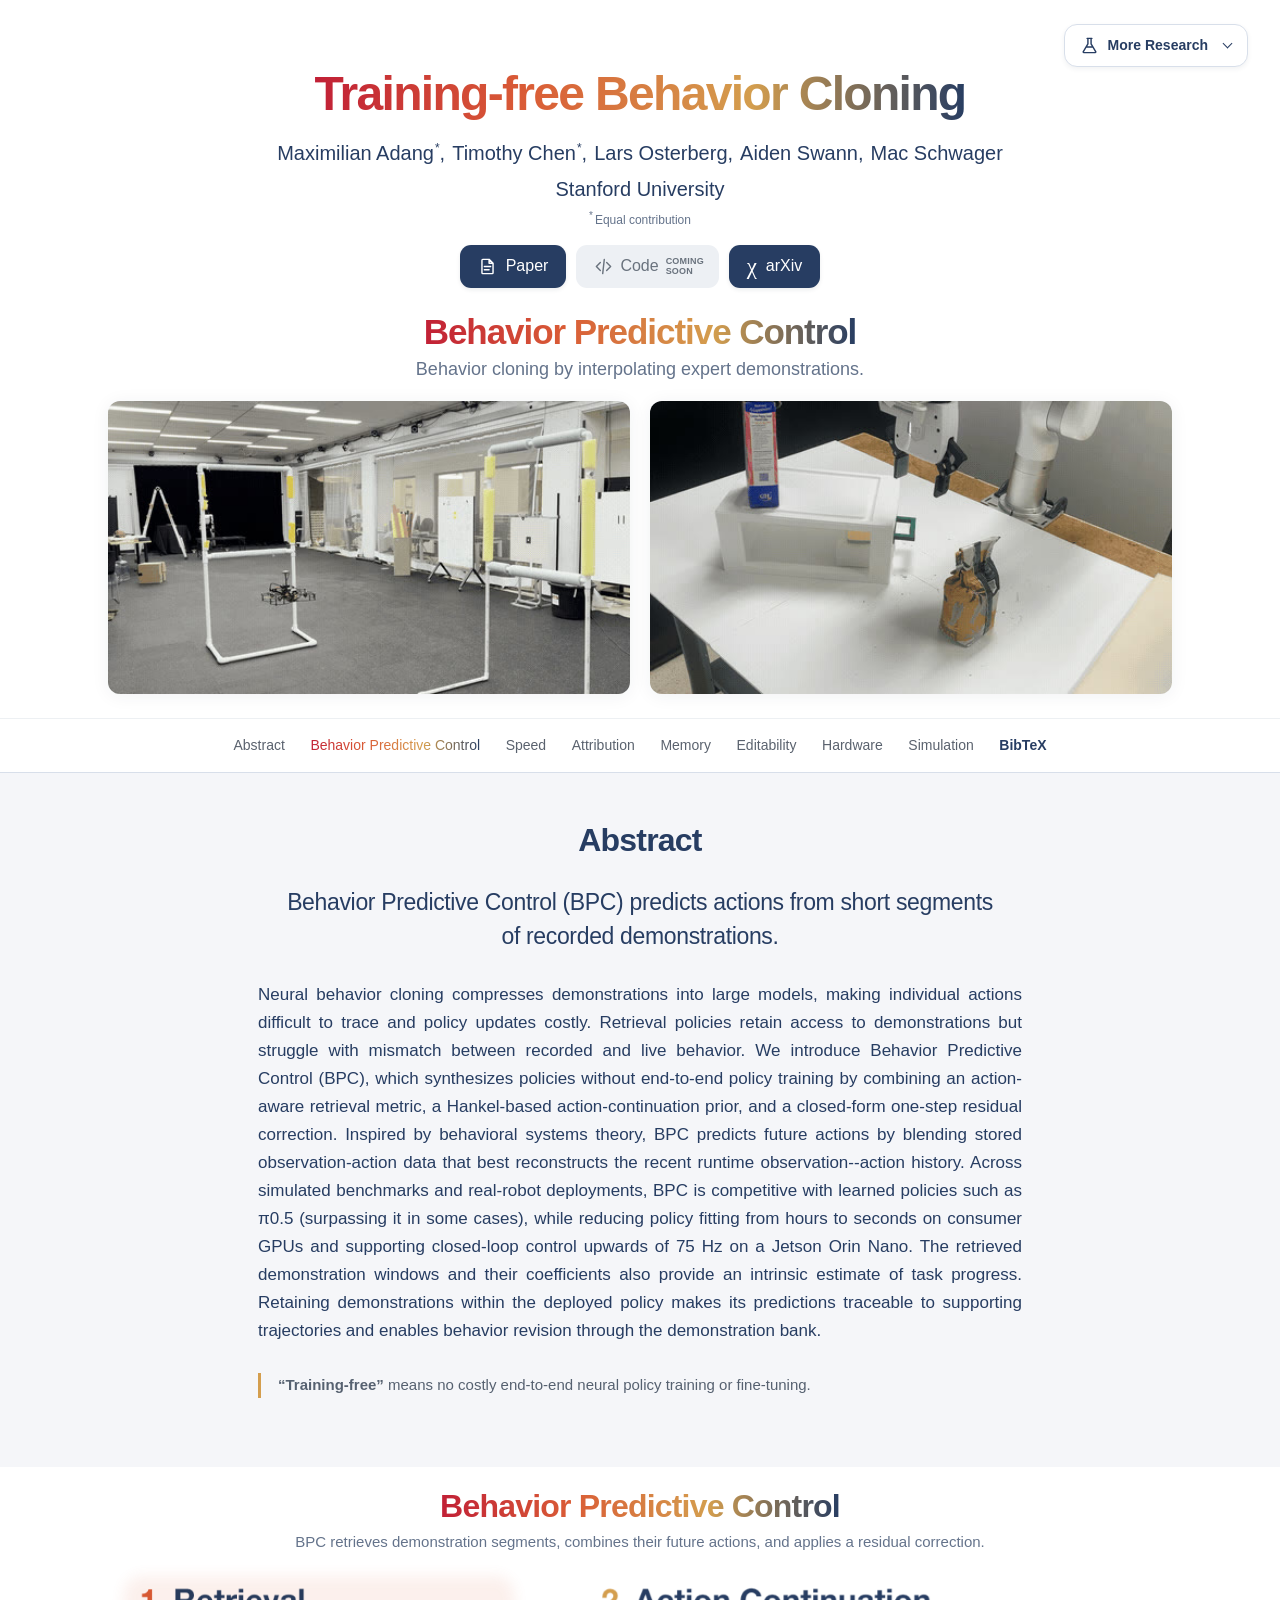
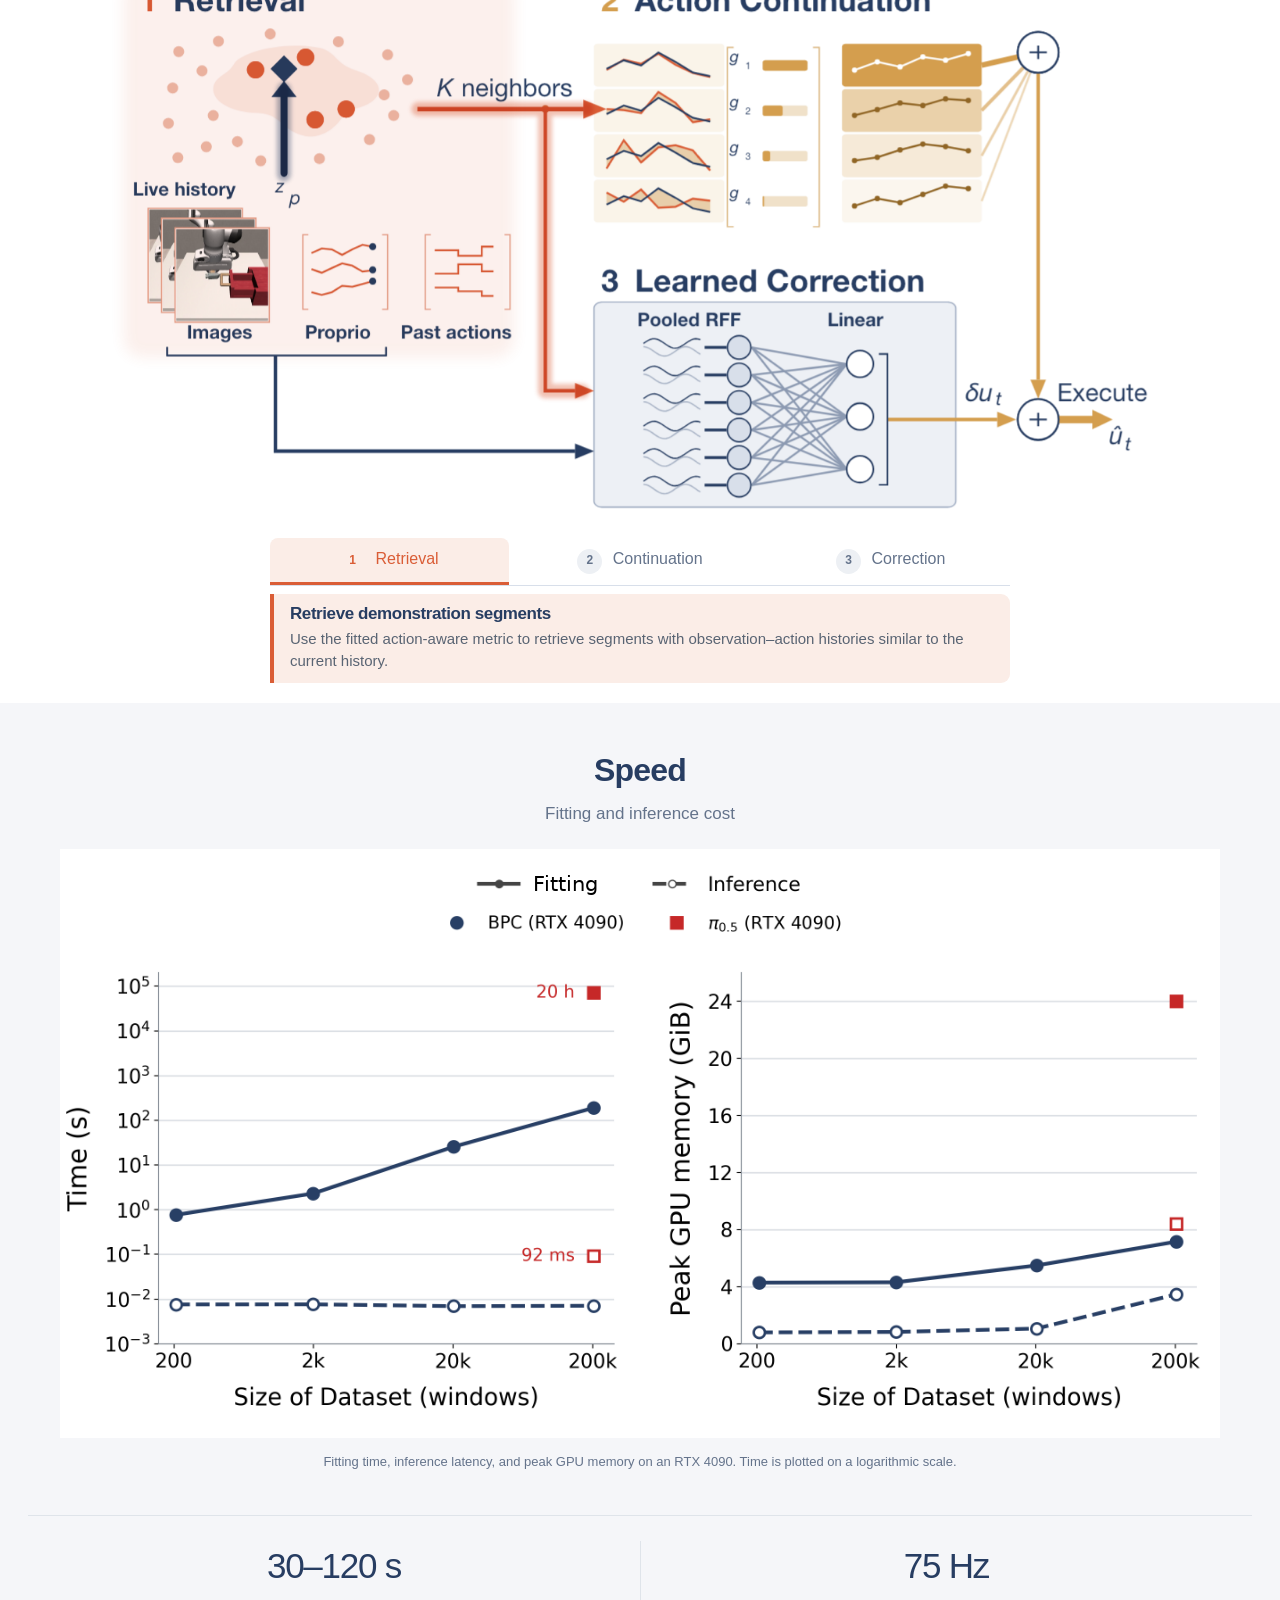
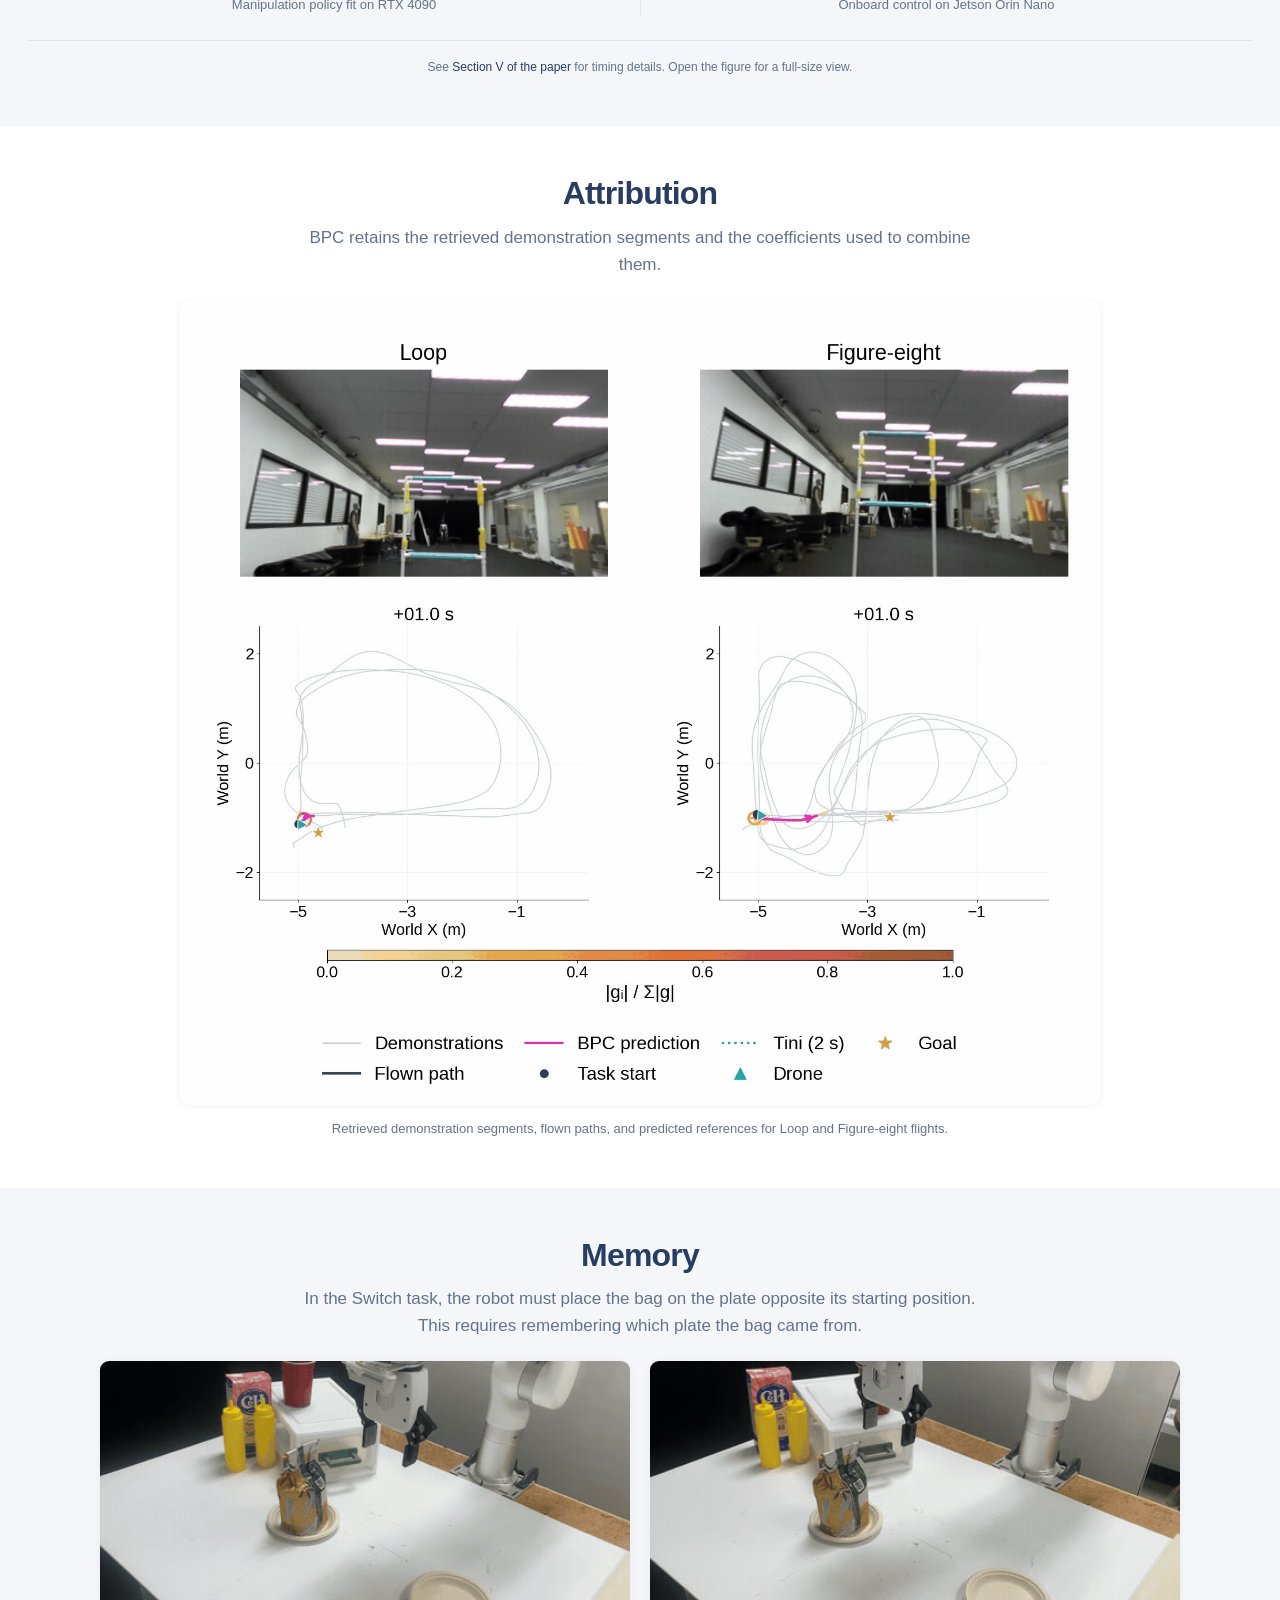
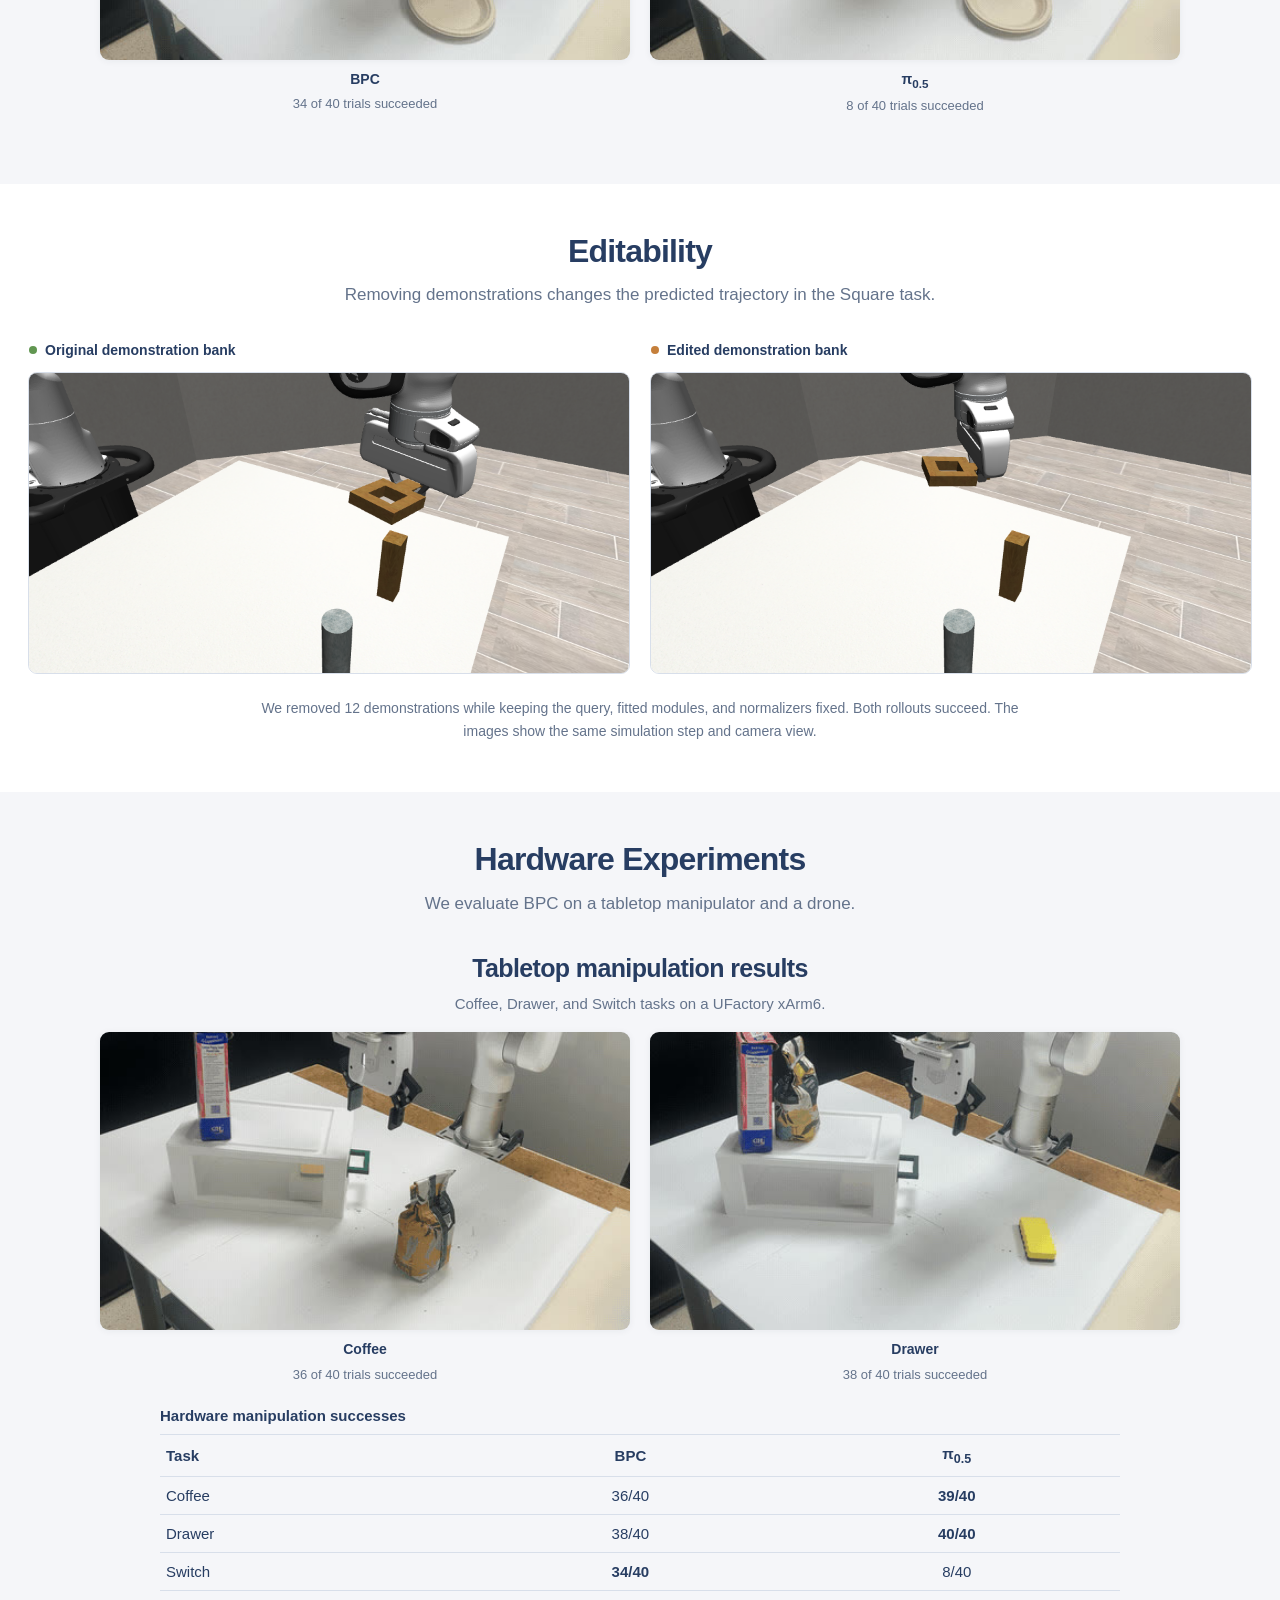
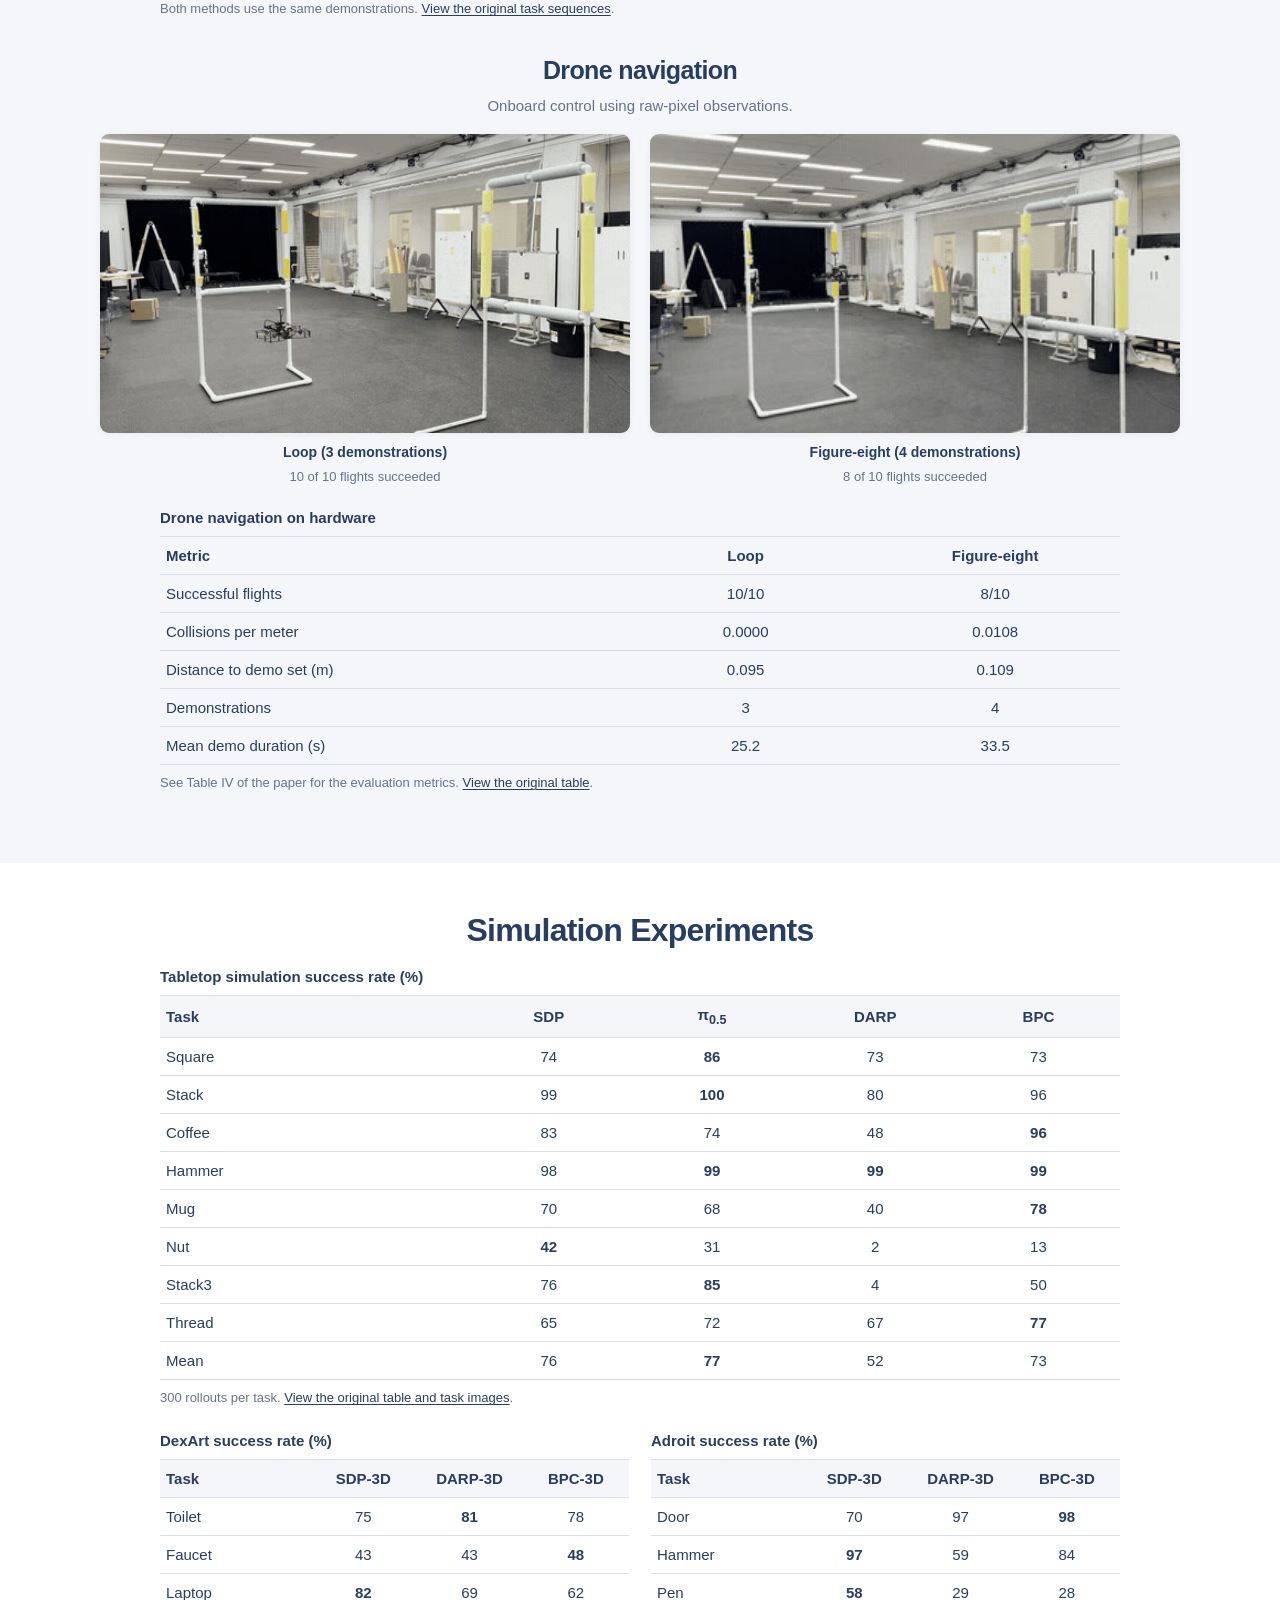
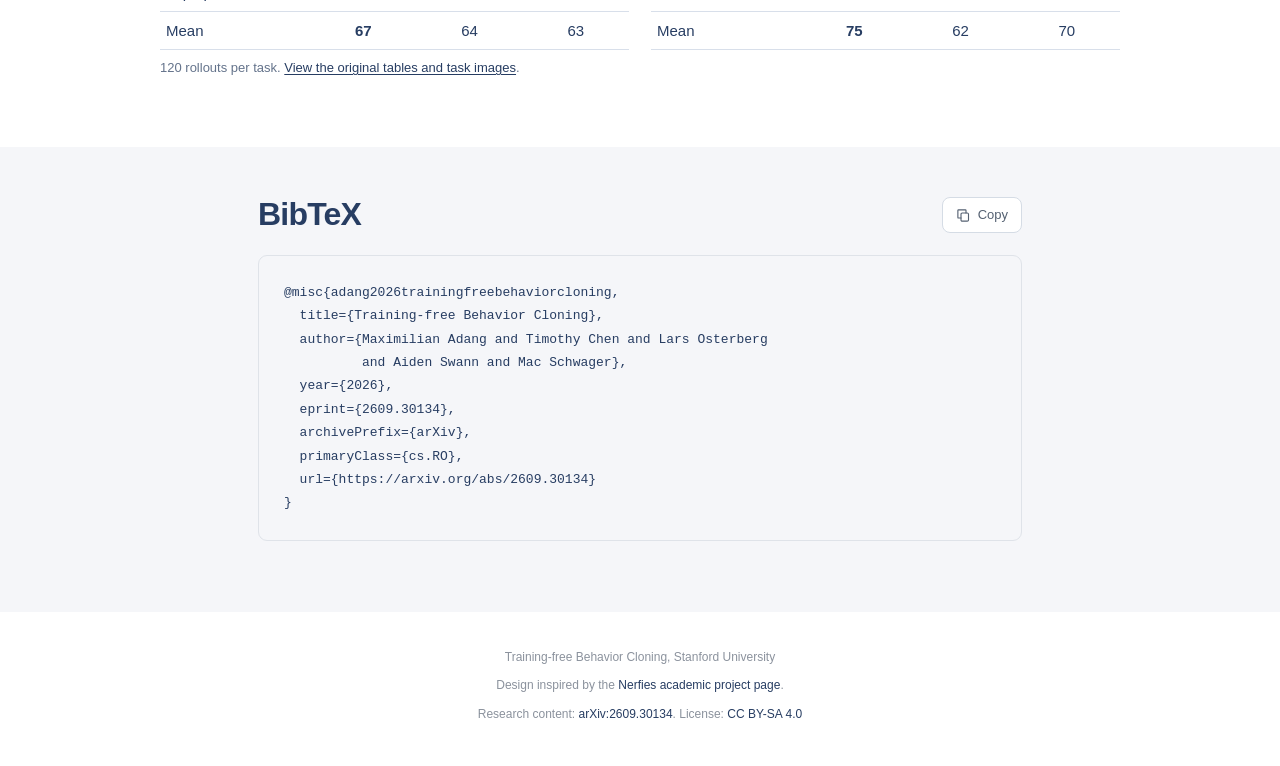
==== index.html @ 9f49850e "Group research highlights before hardware and simulation results" ====
<!doctype html>
<html lang="en">
<head>
  <meta charset="utf-8">
  <meta name="viewport" content="width=device-width, initial-scale=1">
  <meta name="theme-color" content="#ffffff">
  <title>Training-free Behavior Cloning</title>
  <meta name="description" content="Behavior Predictive Control uses stored demonstrations to predict robot actions without end-to-end neural policy training. Research from Stanford University.">
  <meta property="og:title" content="Training-free Behavior Cloning">
  <meta property="og:description" content="Behavior Predictive Control: robot imitation through retrieval, action continuation, and closed-form correction.">
  <meta property="og:type" content="website">
  <meta property="og:url" content="https://trainingfreebehaviorcloning.github.io/">
  <meta property="og:image" content="https://trainingfreebehaviorcloning.github.io/assets/method-slide.png">
  <link rel="canonical" href="https://trainingfreebehaviorcloning.github.io/">
  <link rel="icon" href="assets/favicon.svg?v=7c495b019fab" type="image/svg+xml">
  <link rel="stylesheet" href="styles.css?v=a68c132f9eea">
  <script src="script.js?v=924ae5643e79" defer></script>
</head>
<body>
  <a class="skip-link" href="#main">Skip to content</a>
  <svg class="icon-library" xmlns="http://www.w3.org/2000/svg" aria-hidden="true">
    <symbol id="icon-paper" viewBox="0 0 24 24"><path d="M14 3H6a1 1 0 0 0-1 1v16a1 1 0 0 0 1 1h12a1 1 0 0 0 1-1V8zM14 3v5h5M8 12h8M8 16h6"/></symbol>
    <symbol id="icon-code" viewBox="0 0 24 24"><path d="m8 7-5 5 5 5m8-10 5 5-5 5m-3-14-2 18"/></symbol>
    <symbol id="icon-play" viewBox="0 0 24 24"><path d="m9 5 11 7-11 7z"/></symbol>
    <symbol id="icon-copy" viewBox="0 0 24 24"><rect x="8" y="8" width="12" height="13" rx="2"/><path d="M16 8V4a1 1 0 0 0-1-1H4a1 1 0 0 0-1 1v11a1 1 0 0 0 1 1h4"/></symbol>
    <symbol id="icon-flask" viewBox="0 0 24 24"><path d="M9 3h6M10 3v7L4 20a1 1 0 0 0 1 1h14a1 1 0 0 0 1-1l-6-10V3M8 14h8"/></symbol>
    <symbol id="icon-arrow" viewBox="0 0 24 24"><path d="M5 12h14m-6-6 6 6-6 6"/></symbol>
  </svg>

  <aside class="research-menu">
    <details id="research-dropdown">
      <summary><svg class="icon"><use href="#icon-flask"/></svg> More Research <span class="chevron" aria-hidden="true"></span></summary>
      <div class="research-links">
        <a href="https://singerpaper.github.io/" target="_blank" rel="noopener"><strong>SINGER</strong><span>Onboard vision-language navigation for drones</span></a>
        <a href="https://msl.stanford.edu/" target="_blank" rel="noopener"><strong>Stanford MSL</strong><span>Multi-Robot Systems Lab</span></a>
      </div>
    </details>
  </aside>

  <header class="paper-header" id="top">
    <h1 class="gradient-text">Training-free Behavior Cloning</h1>
    <p class="authors"><span>Maximilian Adang<sup>*</sup></span><span>Timothy Chen<sup>*</sup></span><span>Lars Osterberg</span><span>Aiden Swann</span><span>Mac Schwager</span></p>
    <p class="affiliation">Stanford University</p>
    <p class="contribution"><sup>*</sup>Equal contribution</p>
    <div class="resource-links" aria-label="Paper resources">
      <a class="pill" href="https://arxiv.org/pdf/2609.30134" target="_blank" rel="noopener"><svg class="icon"><use href="#icon-paper"/></svg> Paper</a>
      <span class="pill unavailable" title="A public code link has not been announced"><svg class="icon"><use href="#icon-code"/></svg> Code <small>Coming soon</small></span>
      <a class="pill" href="https://arxiv.org/abs/2609.30134" target="_blank" rel="noopener"><span class="arxiv-icon" aria-hidden="true">χ</span> arXiv</a>
    </div>
  </header>

  <main id="main">
    <section class="teaser container" id="video" aria-label="Short robot demonstrations">
      <h2 class="teaser-title gradient-text">Behavior Predictive Control</h2>
      <p class="teaser-subtitle">Behavior cloning by interpolating expert demonstrations.</p>
      <div class="hero-demos">
        <figure>
          <div class="demo-media"><img class="demo-animation" src="assets/drone-loop.jpg?v=9f8605bd7ab7" width="480" height="270" alt="Short BPC drone navigation demonstration"><video id="teaser-drone" class="demo-animation" width="480" height="270" poster="assets/drone-loop.jpg?v=9f8605bd7ab7" data-src="assets/drone-loop.mp4" preload="none" muted loop playsinline aria-hidden="true"></video></div>
          <!-- <figcaption>Drone navigation <span>19-second loop</span></figcaption> -->
        </figure>
        <figure>
          <div class="demo-media"><img class="demo-animation" src="assets/coffee.jpg?v=fb8f7f4b1c2c" width="480" height="270" alt="Short BPC tabletop manipulation demonstration"><video id="teaser-arm" class="demo-animation" width="480" height="270" poster="assets/coffee.jpg?v=fb8f7f4b1c2c" data-src="assets/coffee.mp4" preload="none" muted loop playsinline aria-hidden="true"></video></div>
          <!-- <figcaption>Tabletop manipulation <span>16-second loop</span></figcaption> -->
        </figure>
      </div>
    </section>

    <nav class="section-nav" aria-label="On this page">
      <a href="#abstract">Abstract</a>
      <a href="#method"><span class="gradient-text">Behavior Predictive Control</span></a>
      <a href="#speed">Speed</a>
      <a href="#attribution">Attribution</a>
      <a href="#memory">Memory</a>
      <a href="#editability">Editability</a>
      <a href="#experiments">Hardware</a>
      <a href="#simulation-benchmarks">Simulation</a>
      <a href="#bibtex">BibTeX</a>
    </nav>

    <section class="section tinted" id="abstract">
      <div class="reading-width">
        <h2>Abstract</h2>
        <p class="lead">Behavior Predictive Control (BPC) predicts actions from short segments of recorded demonstrations.</p>
        <!-- <p>At each control step, BPC retrieves observation–action histories similar to the robot’s current history. It fits coefficients to reconstruct that history and uses the same coefficients to combine the retrieved future actions. A fitted residual model corrects the prediction.</p> -->
        <!-- <p>The retrieved segments and their coefficients identify the demonstrations used for each prediction. Editing the demonstration bank can change the policy’s behavior, as shown in the case study below.</p> -->
         <p>Neural behavior cloning compresses demonstrations into large models, making individual actions difficult to trace and policy updates costly. Retrieval policies retain access to demonstrations but struggle with mismatch between recorded and live behavior. We introduce Behavior Predictive Control (BPC), which synthesizes policies without end-to-end policy training by combining an action-aware retrieval metric, a Hankel-based action-continuation prior, and a closed-form one-step residual correction. Inspired by behavioral systems theory, BPC predicts future actions by blending stored observation-action data that best reconstructs the recent runtime observation--action history. Across simulated benchmarks and real-robot deployments, BPC is competitive with learned policies such as π0.5 (surpassing it in some cases), while reducing policy fitting from hours to seconds on consumer GPUs and supporting closed-loop control upwards of 75 Hz on a Jetson Orin Nano. The retrieved demonstration windows and their coefficients also provide an intrinsic estimate of task progress. Retaining demonstrations within the deployed policy makes its predictions traceable to supporting trajectories and enables behavior revision through the demonstration bank.</p>
        <p class="definition"><strong>“Training-free”</strong> means no costly end-to-end neural policy training or fine-tuning.</p>
        <!-- <a class="text-link" href="https://arxiv.org/abs/2609.30134" target="_blank" rel="noopener">Read the full abstract <svg class="icon"><use href="#icon-arrow"/></svg></a> -->
      </div>
    </section>

    <section class="section" id="method" data-active-step="retrieval">
      <div class="container">
        <h2 class="gradient-text">Behavior Predictive Control</h2>
        <p class="section-intro">BPC retrieves demonstration segments, combines their future actions, and applies a residual correction.</p>
        <figure class="method-figure">
          <div class="method-diagram" role="group" aria-label="Interactive BPC method diagram">
            <img src="assets/method-slide.png?v=0259b15d6887" srcset="assets/method-slide.png?v=0259b15d6887 1920w, assets/method-slide@2x.png?v=456af7c6d026 3840w" sizes="auto, 1560px" alt="BPC method diagram: retrieve demonstration segments using images, proprioception, and past actions; combine their future actions; and add a residual correction using pooled random Fourier features." width="1920" height="1080" loading="lazy">
            <svg class="method-highlights" viewBox="0 0 1920 1080" aria-hidden="true" focusable="false">
              <defs>
                <filter id="method-area-glow" filterUnits="userSpaceOnUse" x="0" y="0" width="1920" height="1080" color-interpolation-filters="sRGB"><feGaussianBlur stdDeviation="9"/></filter>
                <filter id="method-arrow-glow" filterUnits="userSpaceOnUse" x="0" y="0" width="1920" height="1080" color-interpolation-filters="sRGB"><feGaussianBlur stdDeviation="3"/></filter>
              </defs>
              <g class="method-highlight" data-step="retrieval">
                <rect class="method-area" x="350" y="293" width="500" height="488" rx="24" fill="#DA5D36"/>
                <g class="method-arrow-glow">
                  <path d="M555 547V438" stroke="#273D62"/>
                  <path d="M727 463H942 M889 463V824H937" stroke="#DA5D36"/>
                </g>
              </g>
              <g class="method-highlight" data-step="continuation">
                <rect class="method-area" x="940" y="293" width="620" height="335" rx="24" fill="#D49E4E"/>
                <g class="method-arrow-glow" stroke="#D49E4E">
                  <path d="M1448 406L1494 395 M1448 466L1500 409 M1448 526L1508 417 M1448 586L1518 418 M1519 417V820 M1547 861H1604"/>
                  <circle cx="1519" cy="390" r="26"/>
                  <circle cx="1519" cy="860" r="26"/>
                </g>
              </g>
              <g class="method-highlight" data-step="correction">
                <rect class="method-area" x="940" y="651" width="490" height="331" rx="24" fill="#273D62"/>
                <g class="method-arrow-glow">
                  <path d="M727 463H889V824H937" stroke="#DA5D36"/>
                  <path d="M544 779V901H937" stroke="#273D62"/>
                  <path d="M1327 861H1490 M1547 861H1604" stroke="#D49E4E"/>
                  <circle cx="1519" cy="860" r="26" stroke="#D49E4E"/>
                </g>
              </g>
            </svg>
            <button type="button" class="method-hotspot is-active" data-step="retrieval" aria-label="Retrieval component" aria-controls="method-panel" aria-pressed="true"></button>
            <button type="button" class="method-hotspot" data-step="continuation" aria-label="Action continuation component" aria-controls="method-panel" aria-pressed="false"></button>
            <button type="button" class="method-hotspot" data-step="correction" aria-label="Learned correction component" aria-controls="method-panel" aria-pressed="false"></button>
          </div>
        </figure>
        <div class="method-tabs" role="tablist" aria-label="BPC method steps">
          <button role="tab" id="tab-retrieval" aria-selected="true" aria-controls="method-panel" tabindex="0" data-step="retrieval"><span>1</span> Retrieval</button>
          <button role="tab" id="tab-continuation" aria-selected="false" aria-controls="method-panel" tabindex="-1" data-step="continuation"><span>2</span> Continuation</button>
          <button role="tab" id="tab-correction" aria-selected="false" aria-controls="method-panel" tabindex="-1" data-step="correction"><span>3</span> Correction</button>
        </div>
        <div class="method-panel" id="method-panel" role="tabpanel" aria-labelledby="tab-retrieval" aria-live="polite" aria-atomic="true" tabindex="0"><h3>Retrieve demonstration segments</h3><p>Use the fitted action-aware metric to retrieve segments with observation–action histories similar to the current history.</p></div>
      </div>
    </section>

    <section class="section tinted" id="speed">
      <div class="container">
        <h2>Speed</h2>
        <p class="section-intro">Fitting and inference cost</p>
        <figure class="original-figure" id="computation-figure"><a href="assets/computation-scaling-fitting.svg?v=a0c005840721" target="_blank" rel="noopener" aria-label="Open the full-size computation scaling figure"><img src="assets/computation-scaling-fitting.svg?v=a0c005840721" width="2600" height="1320" loading="lazy" alt="Fitting time, inference latency, and peak GPU memory over 200 to 200,000 demonstration windows, comparing BPC and pi 0.5 on an RTX 4090."></a><figcaption>Fitting time, inference latency, and peak GPU memory on an RTX 4090. Time is plotted on a logarithmic scale.</figcaption></figure>
        <div class="timing-strip"><div><strong>30–120 s</strong><span>Manipulation policy fit on RTX 4090</span></div><div><strong>75 Hz</strong><span>Onboard control on Jetson Orin Nano</span></div></div>
        <p class="source-note">See <a href="https://arxiv.org/html/2609.30134v1#S5" target="_blank" rel="noopener">Section V of the paper</a> for timing details. Open the figure for a full-size view.</p>
      </div>
    </section>

    <section class="section" id="attribution">
      <div class="container">
        <h2>Attribution</h2>
        <p class="section-intro">BPC retains the retrieved demonstration segments and the coefficients used to combine them.</p>
        <figure class="attribution-figure">
          <div class="demo-media"><img class="demo-animation" loading="lazy" src="assets/data-attribution.jpg?v=5c0085669f63" width="1600" height="1400" alt="Data attribution for Loop and Figure-eight drone flights"><video class="demo-animation" width="1600" height="1400" poster="assets/data-attribution.jpg?v=5c0085669f63" data-src="assets/data-attribution.mp4" preload="none" muted loop playsinline aria-hidden="true"></video></div>
          <figcaption>Retrieved demonstration segments, flown paths, and predicted references for Loop and Figure-eight flights.</figcaption>
        </figure>
      </div>
    </section>

    <section class="section tinted" id="memory">
      <div class="container">
        <h2>Memory</h2>
        <p class="section-intro" id="switch-comparison">In the Switch task, the robot must place the bag on the plate opposite its starting position. This requires remembering which plate the bag came from.</p>
        <div class="demo-grid">
          <figure><div class="demo-media"><img class="demo-animation" loading="lazy" src="assets/switch-bpc.jpg?v=62c67e1f166e" width="480" height="270" alt="BPC on the Switch task"><video class="demo-animation" width="480" height="270" poster="assets/switch-bpc.jpg?v=62c67e1f166e" data-src="assets/switch-bpc.mp4" preload="none" muted loop playsinline aria-hidden="true"></video></div><figcaption>BPC<span class="demo-result">34 of 40 trials succeeded</span></figcaption></figure>
          <figure><div class="demo-media"><img class="demo-animation" loading="lazy" src="assets/switch-pi05.jpg?v=f75d7422728d" width="480" height="270" alt="Pi 0.5 on the Switch task"><video class="demo-animation" width="480" height="270" poster="assets/switch-pi05.jpg?v=f75d7422728d" data-src="assets/switch-pi05.mp4" preload="none" muted loop playsinline aria-hidden="true"></video></div><figcaption>π<sub>0.5</sub><span class="demo-result">8 of 40 trials succeeded</span></figcaption></figure>
        </div>
      </div>
    </section>

    <section class="section" id="editability">
      <div class="container">
        <h2>Editability</h2>
        <p class="section-intro">Removing demonstrations changes the predicted trajectory in the Square task.</p>
        <div class="edit-pair">
          <figure><div class="image-label"><span class="dot original"></span> Original demonstration bank</div><img src="assets/bank-original.png?v=2f357a8c626c" width="900" height="450" loading="lazy" alt="Original-bank continuation in the Square task, with the recorded nut path shown in green."></figure>
          <figure><div class="image-label"><span class="dot edited"></span> Edited demonstration bank</div><img src="assets/bank-edited.png?v=86489808c513" width="900" height="450" loading="lazy" alt="Continuation after excluding demonstrations, with the new path shown in orange and original path dashed."></figure>
        </div>
        <p class="edit-description">We removed 12 demonstrations while keeping the query, fitted modules, and normalizers fixed. Both rollouts succeed. The images show the same simulation step and camera view.</p>
      </div>
    </section>

    <section class="section tinted" id="experiments">
      <div class="container">
        <h2>Hardware Experiments</h2>
        <p class="section-intro">We evaluate BPC on a tabletop manipulator and a drone.</p>
        <div class="experiment-subsection">
          <h3>Tabletop manipulation results</h3>
          <p class="subsection-intro">Coffee, Drawer, and Switch tasks on a UFactory xArm6.</p>
          <div class="demo-grid">
            <figure><div class="demo-media"><img class="demo-animation" loading="lazy" src="assets/coffee.jpg?v=fb8f7f4b1c2c" width="480" height="270" alt="BPC Coffee task hardware demonstration"><video class="demo-animation" width="480" height="270" poster="assets/coffee.jpg?v=fb8f7f4b1c2c" data-src="assets/coffee.mp4" preload="none" muted loop playsinline aria-hidden="true"></video></div><figcaption>Coffee<span class="demo-result">36 of 40 trials succeeded</span></figcaption></figure>
            <figure><div class="demo-media"><img class="demo-animation" loading="lazy" src="assets/drawer.jpg?v=8c78f2da4a25" width="480" height="270" alt="BPC Drawer task hardware demonstration"><video class="demo-animation" width="480" height="270" poster="assets/drawer.jpg?v=8c78f2da4a25" data-src="assets/drawer.mp4" preload="none" muted loop playsinline aria-hidden="true"></video></div><figcaption>Drawer<span class="demo-result">38 of 40 trials succeeded</span></figcaption></figure>
          </div>
          <div class="results-block">
            <table class="results-table">
              <caption>Hardware manipulation successes</caption>
              <thead>
                <tr>
                  <th scope="col">Task</th>
                  <th scope="col">BPC</th>
                  <th scope="col">π<sub>0.5</sub></th>
                </tr>
              </thead>
              <tbody>
                <tr><th scope="row">Coffee</th><td>36/40</td><td><strong>39/40</strong></td></tr>
                <tr><th scope="row">Drawer</th><td>38/40</td><td><strong>40/40</strong></td></tr>
                <tr><th scope="row">Switch</th><td><strong>34/40</strong></td><td>8/40</td></tr>
              </tbody>
            </table>
            <p class="results-note">Both methods use the same demonstrations. <a href="assets/hardware-manipulation.png?v=2126cdf97ea0" target="_blank" rel="noopener">View the original task sequences</a>.</p>
          </div>
        </div>
        <div class="experiment-subsection">
          <h3>Drone navigation</h3>
          <p class="subsection-intro">Onboard control using raw-pixel observations.</p>
          <div class="demo-grid">
            <figure><div class="demo-media"><img class="demo-animation" loading="lazy" src="assets/drone-loop.jpg?v=9f8605bd7ab7" width="480" height="270" alt="BPC drone Loop flight"><video class="demo-animation" width="480" height="270" poster="assets/drone-loop.jpg?v=9f8605bd7ab7" data-src="assets/drone-loop.mp4" preload="none" muted loop playsinline aria-hidden="true"></video></div><figcaption>Loop (3 demonstrations)<span class="demo-result">10 of 10 flights succeeded</span></figcaption></figure>
            <figure><div class="demo-media"><img class="demo-animation" loading="lazy" src="assets/drone-figure-eight.jpg?v=0a612be705f8" width="360" height="202" alt="BPC drone Figure-eight flight"><video class="demo-animation" width="360" height="202" poster="assets/drone-figure-eight.jpg?v=0a612be705f8" data-src="assets/drone-figure-eight.mp4" preload="none" muted loop playsinline aria-hidden="true"></video></div><figcaption>Figure-eight (4 demonstrations)<span class="demo-result">8 of 10 flights succeeded</span></figcaption></figure>
          </div>
          <div class="results-block">
            <table class="results-table results-table-metrics">
              <caption>Drone navigation on hardware</caption>
              <thead>
                <tr>
                  <th scope="col">Metric</th>
                  <th scope="col">Loop</th>
                  <th scope="col">Figure-eight</th>
                </tr>
              </thead>
              <tbody>
                <tr><th scope="row">Successful flights</th><td>10/10</td><td>8/10</td></tr>
                <tr><th scope="row">Collisions per meter</th><td>0.0000</td><td>0.0108</td></tr>
                <tr><th scope="row">Distance to demo set (m)</th><td>0.095</td><td>0.109</td></tr>
                <tr><th scope="row">Demonstrations</th><td>3</td><td>4</td></tr>
                <tr><th scope="row">Mean demo duration (s)</th><td>25.2</td><td>33.5</td></tr>
              </tbody>
            </table>
            <p class="results-note">See Table IV of the paper for the evaluation metrics. <a href="assets/drone-results.png?v=a0abe9dd3cea" target="_blank" rel="noopener">View the original table</a>.</p>
          </div>
        </div>
      </div>
    </section>

    <section class="section" id="simulation-benchmarks">
      <div class="container">
        <h2>Simulation Experiments</h2>
        <div class="results-block">
          <table class="results-table">
            <caption>Tabletop simulation success rate (%)</caption>
            <thead>
              <tr>
                <th scope="col">Task</th>
                <th scope="col">SDP</th>
                <th scope="col">π<sub>0.5</sub></th>
                <th scope="col">DARP</th>
                <th scope="col">BPC</th>
              </tr>
            </thead>
            <tbody>
              <tr><th scope="row">Square</th><td>74</td><td><strong>86</strong></td><td>73</td><td>73</td></tr>
              <tr><th scope="row">Stack</th><td>99</td><td><strong>100</strong></td><td>80</td><td>96</td></tr>
              <tr><th scope="row">Coffee</th><td>83</td><td>74</td><td>48</td><td><strong>96</strong></td></tr>
              <tr><th scope="row">Hammer</th><td>98</td><td><strong>99</strong></td><td><strong>99</strong></td><td><strong>99</strong></td></tr>
              <tr><th scope="row">Mug</th><td>70</td><td>68</td><td>40</td><td><strong>78</strong></td></tr>
              <tr><th scope="row">Nut</th><td><strong>42</strong></td><td>31</td><td>2</td><td>13</td></tr>
              <tr><th scope="row">Stack3</th><td>76</td><td><strong>85</strong></td><td>4</td><td>50</td></tr>
              <tr><th scope="row">Thread</th><td>65</td><td>72</td><td>67</td><td><strong>77</strong></td></tr>
              <tr><th scope="row">Mean</th><td>76</td><td><strong>77</strong></td><td>52</td><td>73</td></tr>
            </tbody>
          </table>
          <p class="results-note">300 rollouts per task. <a href="assets/simulation-tabletop.png?v=d9b33baf8d56" target="_blank" rel="noopener">View the original table and task images</a>.</p>
        </div>
        <div class="results-block">
          <div class="results-pair">
            <table class="results-table">
              <caption>DexArt success rate (%)</caption>
              <thead>
                <tr>
                  <th scope="col">Task</th>
                  <th scope="col">SDP-3D</th>
                  <th scope="col">DARP-3D</th>
                  <th scope="col">BPC-3D</th>
                </tr>
              </thead>
              <tbody>
                <tr><th scope="row">Toilet</th><td>75</td><td><strong>81</strong></td><td>78</td></tr>
                <tr><th scope="row">Faucet</th><td>43</td><td>43</td><td><strong>48</strong></td></tr>
                <tr><th scope="row">Laptop</th><td><strong>82</strong></td><td>69</td><td>62</td></tr>
                <tr><th scope="row">Mean</th><td><strong>67</strong></td><td>64</td><td>63</td></tr>
              </tbody>
            </table>
            <table class="results-table">
              <caption>Adroit success rate (%)</caption>
              <thead>
                <tr>
                  <th scope="col">Task</th>
                  <th scope="col">SDP-3D</th>
                  <th scope="col">DARP-3D</th>
                  <th scope="col">BPC-3D</th>
                </tr>
              </thead>
              <tbody>
                <tr><th scope="row">Door</th><td>70</td><td>97</td><td><strong>98</strong></td></tr>
                <tr><th scope="row">Hammer</th><td><strong>97</strong></td><td>59</td><td>84</td></tr>
                <tr><th scope="row">Pen</th><td><strong>58</strong></td><td>29</td><td>28</td></tr>
                <tr><th scope="row">Mean</th><td><strong>75</strong></td><td>62</td><td>70</td></tr>
              </tbody>
            </table>
          </div>
          <p class="results-note">120 rollouts per task. <a href="assets/simulation-dexterous.png?v=0a7b6e6757d9" target="_blank" rel="noopener">View the original tables and task images</a>.</p>
        </div>
      </div>
    </section>

    <section class="section tinted citation-section" id="bibtex">
      <div class="reading-width">
        <div class="citation-heading"><h2>BibTeX</h2><button id="copy-citation" class="copy-button"><svg class="icon"><use href="#icon-copy"/></svg><span>Copy</span></button></div>
        <pre><code id="citation">@misc{adang2026trainingfreebehaviorcloning,
  title={Training-free Behavior Cloning},
  author={Maximilian Adang and Timothy Chen and Lars Osterberg
          and Aiden Swann and Mac Schwager},
  year={2026},
  eprint={2609.30134},
  archivePrefix={arXiv},
  primaryClass={cs.RO},
  url={https://arxiv.org/abs/2609.30134}
}</code></pre>
        <p id="copy-status" role="status" aria-live="polite"></p>
      </div>
    </section>
  </main>
  <footer><p>Training-free Behavior Cloning, Stanford University</p><p>Design inspired by the <a href="https://github.com/nerfies/nerfies.github.io" target="_blank" rel="noopener">Nerfies academic project page</a>.</p><p>Research content: <a href="https://arxiv.org/abs/2609.30134" target="_blank" rel="noopener">arXiv:2609.30134</a>. License: <a href="https://creativecommons.org/licenses/by-sa/4.0/" target="_blank" rel="noopener">CC BY-SA 4.0</a></p></footer>
</body>
</html>
---- styles.css ----
:root{--ink:#273D62;--muted:#64738B;--navy:#273D62;--red:#C12036;--orange:#DA5D36;--gold:#D49E4E;--bronze:#906524;--line:#D8DFEA;--wash:#F5F6F9;--radius:12px;font-family:Arial,Helvetica,sans-serif;color:var(--ink);font-size:17px;line-height:1.65;font-synthesis:none;scroll-behavior:smooth;scroll-padding-top:80px}
*{box-sizing:border-box}body{margin:0;background:#fff}button,a,summary{-webkit-tap-highlight-color:transparent}a{color:var(--navy);text-decoration:none}a:hover{text-decoration:underline}button{font:inherit}button,summary{cursor:pointer}button:focus-visible,a:focus-visible,summary:focus-visible,[tabindex]:focus-visible{outline:3px solid var(--navy);outline-offset:5px}img{display:block;max-width:100%;height:auto}figure,p{margin:0}p+p{margin-top:1em}h1,h2,h3{line-height:1.23;letter-spacing:-.025em;margin:0}h2{font-size:32px;text-align:center;font-weight:600}h3{font-size:22px;font-weight:600}.container{max-width:1280px;margin:0 auto;padding:0 28px}.reading-width{max-width:820px;margin:0 auto;padding:0 28px}.section{padding:48px 0}.tinted{background:var(--wash)}.icon-library{position:absolute;width:0;height:0;overflow:hidden}.icon{width:19px;height:19px;flex-shrink:0;fill:none;stroke:currentColor;stroke-width:1.8;stroke-linecap:round;stroke-linejoin:round}.skip-link{position:absolute;left:15px;top:-80px;z-index:10;background:#fff;padding:8px 16px}.skip-link:focus{top:10px}.sr-only{position:absolute;width:1px;height:1px;padding:0;margin:-1px;overflow:hidden;clip:rect(0,0,0,0);white-space:nowrap;border:0}
.research-menu{position:absolute;right:32px;top:24px;z-index:3;font-size:14px}.research-menu details{position:relative}.research-menu summary{list-style:none;display:flex;align-items:center;gap:9px;border:1px solid var(--line);border-radius:13px;box-shadow:0 2px 5px #182a4510;background:white;padding:9px 15px;font-weight:600}.research-menu summary::-webkit-details-marker{display:none}.chevron{width:7px;height:7px;border-right:1.7px solid;border-bottom:1.7px solid;transform:rotate(45deg);margin:-4px 1px 0 7px}.research-menu details[open] .chevron{transform:rotate(225deg);margin-top:3px}.research-links{position:absolute;right:0;top:54px;width:310px;border:1px solid var(--line);background:white;border-radius:12px;box-shadow:0 10px 35px #1524361c;padding:8px}.research-links a{display:block;padding:13px 14px;color:var(--ink);border-radius:8px}.research-links a:hover{background:var(--wash);text-decoration:none}.research-links span{display:block;color:var(--muted);font-size:13px;line-height:1.4;margin-top:3px}
.paper-header{text-align:center;padding:64px 24px 22px}.paper-header h1{font-size:48px;font-weight:600;letter-spacing:-.035em;max-width:1050px;margin:0 auto 14px}.authors{display:flex;justify-content:center;flex-wrap:wrap;gap:2px 0;color:var(--navy);font-size:20px;line-height:1.6}.authors span:not(:last-child)::after{content:",";margin-right:7px}.authors sup{font-size:12px;margin-left:1px}.affiliation{font-size:20px;margin-top:4px}.contribution{font-size:12px;color:var(--muted);margin-top:2px}.contribution sup{margin-right:2px}.resource-links{display:flex;justify-content:center;flex-wrap:wrap;gap:10px;margin-top:14px}.pill{display:inline-flex;align-items:center;justify-content:center;gap:9px;min-height:43px;padding:7px 18px;background:var(--navy);color:white;border-radius:11px;box-shadow:0 2px 4px #17263514;font-size:16px;transition:background .15s,transform .15s}.pill:hover{background:var(--red);transform:translateY(-1px);text-decoration:none}.arxiv-icon{font-family:Georgia,serif;font-size:23px;line-height:1}.pill.unavailable{background:#edf0f4;color:#69727d;box-shadow:none;gap:7px}.pill small{font-size:9px;line-height:1.2;max-width:35px;text-align:left;text-transform:uppercase;font-weight:bold;letter-spacing:.025em}
.teaser{max-width:1120px;padding-bottom:24px;text-align:center}.teaser-title{font-size:35px;font-weight:600;letter-spacing:-.03em;margin-bottom:2px}.teaser-subtitle{font-size:18px;color:var(--muted)}.teaser .demo-animation{width:100%;border-radius:var(--radius);background:#fff;box-shadow:0 2px 18px #25334510;aspect-ratio:16/9}.teaser figcaption{font-size:17px;line-height:1.55;max-width:790px;margin:22px auto 0;color:#4e5762}.section-nav{display:flex;justify-content:center;align-items:center;gap:clamp(12px, 2vw, 26px);position:sticky;top:0;z-index:2;border-top:1px solid #edf0f3;border-bottom:1px solid var(--line);background:#fffffff5;backdrop-filter:blur(12px);padding:15px 20px;font-size:14px}.section-nav a{color:#5a626e}.section-nav a:hover,.section-nav a[aria-current="location"]{color:var(--navy);text-decoration:none}.section-nav a[aria-current="location"]{font-weight:600}.lead{font-size:23px;line-height:1.5;text-align:center;letter-spacing:-.015em;margin:24px auto 27px;max-width:730px}.reading-width>p:not(.lead):not(.definition):not(#copy-status){text-align:justify}.definition{margin:28px 0 21px;padding-left:17px;border-left:3px solid #D49E4E;font-size:15px;color:#566170;text-align:left}.text-link{display:inline-flex;align-items:center;gap:8px;font-size:15px;font-weight:600}.text-link .icon{width:17px;height:17px}.section-intro{text-align:center;color:var(--muted);max-width:700px;margin:10px auto 22px;line-height:1.6}.method-figure img{width:100%;height:auto}.method-tabs{display:flex;gap:12px;max-width:740px;margin:8px auto 0;border-bottom:1px solid var(--line)}.method-tabs button{flex:1;border:0;border-bottom:3px solid transparent;padding:8px;background:transparent;color:var(--muted);font-size:16px;white-space:nowrap}.method-tabs button span{display:inline-flex;align-items:center;justify-content:center;width:25px;height:25px;border-radius:50%;background:#edf0f4;margin-right:6px;font-size:12px;font-weight:bold}.method-tabs button[aria-selected=true]{color:var(--navy);border-bottom-color:var(--navy)}.method-tabs button[aria-selected=true] span{background:#EDF0F5}.method-panel{max-width:740px;margin:0 auto}.method-panel h3{font-size:17px;margin-bottom:3px}.method-panel p{color:#596473;font-size:15px;line-height:1.5}
.experiment-layout{display:grid;grid-template-columns:1.2fr 1fr;gap:48px;align-items:start}.experiment-layout h3{margin-bottom:8px}.table-description{font-size:13px;color:var(--muted);margin-bottom:17px}table{border-collapse:collapse;width:100%;font-variant-numeric:tabular-nums;font-size:16px;text-align:center}th,td{padding:13px 8px;border-bottom:1px solid var(--line);}thead th{font-size:13px;color:var(--muted);font-weight:normal;border-top:1px solid var(--line)}th:first-child{text-align:left}tbody th{font-weight:500}.ours{background:#EDF0F5}.ours th{color:var(--navy);font-weight:600}.ours th span{font-size:9px;text-transform:uppercase;background:#D8DFEA;padding:2px 5px;vertical-align:middle;margin-left:3px;border-radius:3px}.caption{font-size:13px;line-height:1.6;color:var(--muted);margin-top:15px}.drone-row{display:flex;gap:20px;justify-content:space-between;margin-top:25px}.drone-row>div{flex:1}.drone-row strong{font-size:49px;line-height:1.3;font-weight:500;color:var(--navy);letter-spacing:-.055em;display:block}.drone-row strong span{font-size:30px;color:#8d98a8}.drone-row>div>span{font-size:12px;color:var(--muted);display:block;margin-top:3px}.timing-strip{display:grid;grid-template-columns:1fr 1fr;text-align:center;border-top:1px solid #dfe4ea;border-bottom:1px solid #dfe4ea;margin-top:42px;padding:25px 0}.timing-strip>div+div{border-left:1px solid #dfe4ea}.timing-strip strong{display:block;font-size:35px;font-weight:500;line-height:1.4;letter-spacing:-.035em}.timing-strip span{display:block;font-size:13px;color:var(--muted);margin-top:4px}.source-note{font-size:12px;color:var(--muted);text-align:center;margin-top:17px}.simulation-details{text-align:center;margin-top:25px}.edit-pair{display:grid;grid-template-columns:1fr 1fr;gap:20px;margin-top:30px}.edit-pair figure{overflow:hidden}.edit-pair img{border:1px solid var(--line);border-radius:9px;width:100%}.image-label{display:flex;align-items:center;gap:8px;font-size:14px;font-weight:600;margin:0 0 10px 1px}.dot{width:8px;height:8px;border-radius:50%;display:inline-block}.original{background:#619651}.edited{background:#c57f3b}.edit-description{max-width:780px;margin:23px auto 0;text-align:center;font-size:14px;color:var(--muted);line-height:1.7}.citation-heading{display:flex;justify-content:space-between;align-items:center;margin-bottom:20px}.citation-heading h2{text-align:left}.copy-button{background:white;border:1px solid #d5dce5;border-radius:8px;padding:6px 13px;display:flex;align-items:center;gap:7px;font-size:13px;color:#546071}.copy-button:hover{background:#edf1f8}.copy-button .icon{width:15px;height:15px}pre{margin:0;background:#eceedf00;border:1px solid #dfe3e9;border-radius:9px;padding:25px;overflow:auto;font-size:13px;line-height:1.8;color:var(--navy);tab-size:2}code{font-family:ui-monospace,SFMono-Regular,Consolas,monospace}#copy-status{min-height:1.5em;color:var(--navy);font-size:12px;margin-top:8px}.citation-section{padding-bottom:45px}footer{text-align:center;padding:35px 24px 40px;color:#8b929d;font-size:12px;line-height:1.8}footer p+p{margin-top:7px}footer a{color:var(--navy)}
@media(min-width:1500px){.paper-header{padding-top:70px}}
@media(max-width:800px){.research-menu{top:16px;right:20px}.paper-header{padding-top:70px}.paper-header h1{font-size:39px;max-width:650px}.authors{font-size:18px;max-width:610px;margin:auto}.affiliation{font-size:18px}.teaser-title{font-size:31px}.experiment-layout{grid-template-columns:1fr;gap:35px}.drone-row{justify-content:start;max-width:420px}.section{padding:44px 0}.section-nav{gap:22px}.edit-pair{gap:15px}.image-label{font-size:12px}}
@media(max-width:520px){:root{font-size:16px;scroll-padding-top:65px}.container,.reading-width{padding-left:20px;padding-right:20px}.research-menu{right:16px;top:14px}.research-menu summary{padding:7px 11px;font-size:12px}.research-menu summary .icon{width:15px;height:15px}.research-links{width:280px}.paper-header{padding:66px 20px 18px}.paper-header h1{font-size:37px;line-height:1.13;max-width:380px;margin-bottom:12px}.authors{font-size:16px;line-height:1.75;max-width:360px}.affiliation{font-size:17px;margin-top:4px}.contribution{font-size:11px}.resource-links{gap:8px;margin-top:12px}.pill{font-size:14px;padding:7px 12px;min-height:40px;gap:7px}.pill .icon{width:16px;height:16px}.pill small{font-size:8px;max-width:31px}.teaser{padding-bottom:20px}.teaser-title{font-size:27px;line-height:1.3}.teaser-subtitle{font-size:15px;margin-top:5px}.teaser .demo-animation{border-radius:8px}.teaser figcaption{font-size:15px;margin-top:17px}.section-nav{gap:19px;font-size:12px;padding:13px 15px;justify-content:flex-start;overflow-x:auto;white-space:nowrap}.section-nav a{flex-shrink:0}h2{font-size:28px;line-height:1.3}.section{padding:36px 0}.lead{font-size:21px;line-height:1.45;margin:22px 0}.reading-width>p:not(.lead):not(.definition):not(#copy-status){text-align:left}.section-intro{font-size:15px;margin-bottom:16px}.method-tabs{gap:2px}.method-tabs button{font-size:14px;padding:12px 0}.method-tabs button span{width:20px;height:20px;margin-right:3px;font-size:10px}.method-panel h3{font-size:19px}.method-panel p{font-size:15px}.experiment-layout h3{font-size:21px}th,td{padding:12px 7px;font-size:14px}.drone-row strong{font-size:44px}.timing-strip{margin-top:28px;padding:20px 0;gap:10px}.timing-strip strong{font-size:29px}.timing-strip span{font-size:11px;max-width:130px;margin:5px auto 0;line-height:1.5}.source-note{font-size:11px}.simulation-details .text-link{font-size:13px}.edit-pair{grid-template-columns:1fr;gap:22px}.image-label{font-size:14px}.edit-description{text-align:left;font-size:13px}pre{font-size:11px;padding:18px 15px}.citation-heading h2{font-size:28px}footer{padding:27px 20px;font-size:11px}}
@media(prefers-reduced-motion:reduce){:root{scroll-behavior:auto}*{transition:none!important}}
.attribution-figure{max-width:920px;margin:0 auto}.demo-animation{display:block;width:100%;height:auto;background:#f0f2f5;border-radius:9px;box-shadow:0 1px 7px #25334510}.attribution-figure figcaption,.original-figure figcaption{font-size:13px;line-height:1.6;color:var(--muted);text-align:center;max-width:780px;margin:14px auto 0}.experiment-subsection{margin-top:36px}.experiment-subsection>h3{text-align:center;font-size:25px}.subsection-intro{text-align:center;color:var(--muted);font-size:15px;max-width:710px;margin:8px auto 16px}.demo-grid{display:grid;grid-template-columns:1fr 1fr;gap:20px;margin:16px auto 20px;max-width:1080px}.demo-grid figcaption{text-align:center;font-size:14px;margin-top:8px;font-weight:600;color:var(--navy)}
.demo-result {
  display: block;
  margin-top: 2px;
  color: var(--muted);
  font-size: 13px;
  font-weight: 400;
  font-variant-numeric: tabular-nums;
}.demo-grid .demo-animation{aspect-ratio:16/9;object-fit:contain}.original-figure{margin:20px auto;max-width:1160px}.original-figure>a{display:block;background:white;border-radius:7px}.original-figure img{width:100%;height:auto}.experiment-subsection h4{font-size:21px;letter-spacing:-.02em;font-weight:600;text-align:center;margin:26px 0 0}.experiment-subsection .timing-strip{margin-top:30px}.original-figure a:focus-visible{outline-offset:3px}
@media(max-width:520px){.demo-grid{grid-template-columns:1fr;gap:16px;margin:14px auto 20px}.experiment-subsection{margin-top:28px}.experiment-subsection>h3{font-size:23px}.experiment-subsection h4{font-size:20px;margin-top:24px}.original-figure figcaption,.attribution-figure figcaption{font-size:12px}.subsection-intro{font-size:14px}.attribution-figure{margin:0 -6px}.original-figure>a{border:1px solid var(--line)}.demo-grid figcaption{font-size:13px}}

/* Palette sampled from the original PowerPoint header and method diagram. */
.gradient-text{width:fit-content;max-width:100%;margin-left:auto;margin-right:auto;background:linear-gradient(90deg,var(--red) 0%,var(--orange) 33%,var(--gold) 67%,var(--navy) 100%);-webkit-background-clip:text;background-clip:text;color:transparent}
.hero-demos{display:grid;grid-template-columns:1fr 1fr;gap:20px;margin-top:16px}.hero-demos figure{min-width:0}.hero-demos .demo-animation{width:100%;aspect-ratio:16/9}.hero-demos figcaption{font-size:15px;font-weight:600;margin:11px 0 0;color:var(--navy);line-height:1.5}.hero-demos figcaption span{display:block;font-size:12px;font-weight:400;color:var(--muted);margin-top:1px}.teaser-caption{font-size:16px;line-height:1.6;color:var(--muted);max-width:790px;margin:23px auto 0}
.method-tabs button[data-step=retrieval]{--step-color:var(--orange);--step-wash:#FBEDE7}.method-tabs button[data-step=continuation]{--step-color:var(--bronze);--step-wash:#FAF4E9}.method-tabs button[data-step=correction]{--step-color:var(--navy);--step-wash:#EDF0F5}.method-tabs button[aria-selected=true]{color:var(--step-color);border-bottom-color:var(--step-color)}.method-tabs button[aria-selected=true] span{background:var(--step-wash)}
@media(max-width:520px){.hero-demos{grid-template-columns:1fr;gap:14px;margin-top:12px}.hero-demos figcaption{font-size:14px}.hero-demos figcaption span{display:inline;margin-left:8px;font-size:11px}.teaser-caption{font-size:14px;margin-top:22px}}
@media(forced-colors:active){.gradient-text{background:none;color:CanvasText}}

/* Regions follow the original 1920 × 1080 PowerPoint diagram. */

.method-highlights{position:absolute;inset:0;z-index:1;width:100%;height:100%;pointer-events:none;mix-blend-mode:multiply}
.method-highlight{opacity:0;transition:opacity .15s}
.method-area{opacity:.09;filter:url(#method-area-glow)}
.method-arrow-glow{fill:none;stroke-width:18;stroke-linecap:round;stroke-linejoin:round;opacity:.38;filter:url(#method-arrow-glow)}
#method[data-active-step=retrieval] .method-highlight[data-step=retrieval],#method[data-active-step=continuation] .method-highlight[data-step=continuation],#method[data-active-step=correction] .method-highlight[data-step=correction]{opacity:1}
.method-hotspot{position:absolute;z-index:2;display:block;padding:0;border:0;background:transparent;appearance:none}
.method-hotspot[data-step=retrieval]{left:18.2%;top:27%;width:26.5%;height:45.4%;--hotspot-color:var(--orange);--hotspot-wash:#DA5D3610}
.method-hotspot[data-step=continuation]{left:48.9%;top:27%;width:32.5%;height:31.3%;--hotspot-color:var(--gold);--hotspot-wash:#D49E4E14}
.method-hotspot[data-step=correction]{left:48.9%;top:60%;width:25.8%;height:31.5%;--hotspot-color:var(--navy);--hotspot-wash:#273D620B}
.method-hotspot:focus-visible{outline:none}
.method-hotspot:focus-visible::after{content:"";position:absolute;top:-6px;left:4%;right:4%;height:3px;border-radius:2px;background:var(--hotspot-color)}
#method[data-active-step=retrieval]{--method-color:var(--orange);--method-wash:#FBEDE7}
#method[data-active-step=continuation]{--method-color:var(--gold);--method-wash:#FAF4E9}
#method[data-active-step=correction]{--method-color:var(--navy);--method-wash:#EDF0F5}
.method-tabs button[aria-selected=true]{background:var(--step-wash);border-radius:8px 8px 0 0}
.method-panel{margin-top:8px;padding:10px 16px;border-left:4px solid var(--method-color);border-radius:0 9px 9px 0;background:var(--method-wash);transition:background .15s,border-color .15s}
@media(max-width:520px){.method-panel{padding:10px 12px}.method-tabs button{font-size:13px}}
@media(forced-colors:active){.method-hotspot:focus-visible::after{background:Highlight}.method-panel{border-left-color:Highlight}}

.demo-media {
  position: relative;
}
.demo-media > video {
  position: absolute;
  inset: 0;
  height: 100%;
  object-fit: contain;
  opacity: 0;
}
.demo-media > video.is-playing {
  opacity: 1;
}

#method {
  padding-block: 20px;
  scroll-margin-top: -20px;
}
#method .section-intro {
  max-width: 52rem;
  margin: 4px auto 10px;
  font-size: 15px;
}

/* Frame the flowchart inside the original 1920 × 1080 slide.
   The inset is 320px from the left and 278px from the top. */
.method-figure {
  position: relative;
  overflow: clip;
  width: min(100%, clamp(560px, (100svh - 334px) * 1380 / 724, 1120px));
  aspect-ratio: 1380 / 724;
  margin: 0 auto;
}
.method-diagram {
  position: absolute;
  isolation: isolate;
  width: calc(100% * 1920 / 1380);
  left: calc(-100% * 320 / 1380);
  top: calc(-100% * 278 / 724);
}
@media (max-width: 520px) {
  #method {
    scroll-margin-top: 0;
  }
  .method-figure {
    width: calc(100% + 14px);
    margin-inline: -7px;
  }
}

.results-block {
  max-width: 960px;
  margin: 16px auto 22px;
}
.results-pair {
  display: grid;
  grid-template-columns: repeat(2, minmax(0, 1fr));
  gap: 22px;
}
.results-table {
  table-layout: fixed;
  color: var(--ink);
  font-size: 15px;
  line-height: 1.4;
}
.results-table caption {
  padding-bottom: 8px;
  font-weight: 600;
  text-align: left;
}
.results-table th,
.results-table td {
  padding: 8px 6px;
}
.results-table thead th {
  background: var(--wash);
  color: var(--navy);
  font-size: inherit;
  font-weight: 600;
}
.results-table th:first-child {
  width: 32%;
}
.results-table-metrics th:first-child {
  width: 48%;
}
.results-note {
  margin-top: 8px;
  color: var(--muted);
  font-size: 13px;
  line-height: 1.5;
}
.results-note a {
  text-decoration: underline;
  text-underline-offset: 2px;
}
@media (max-width: 720px) {
  .results-pair {
    grid-template-columns: 1fr;
    gap: 16px;
  }
  .results-table {
    font-size: 14px;
  }
  .results-table th,
  .results-table td {
    padding-inline: 4px;
  }
}

@media (max-width: 960px) {
  .section-nav {
    justify-content: flex-start;
    overflow-x: auto;
    white-space: nowrap;
  }
  .section-nav a {
    flex-shrink: 0;
  }
}
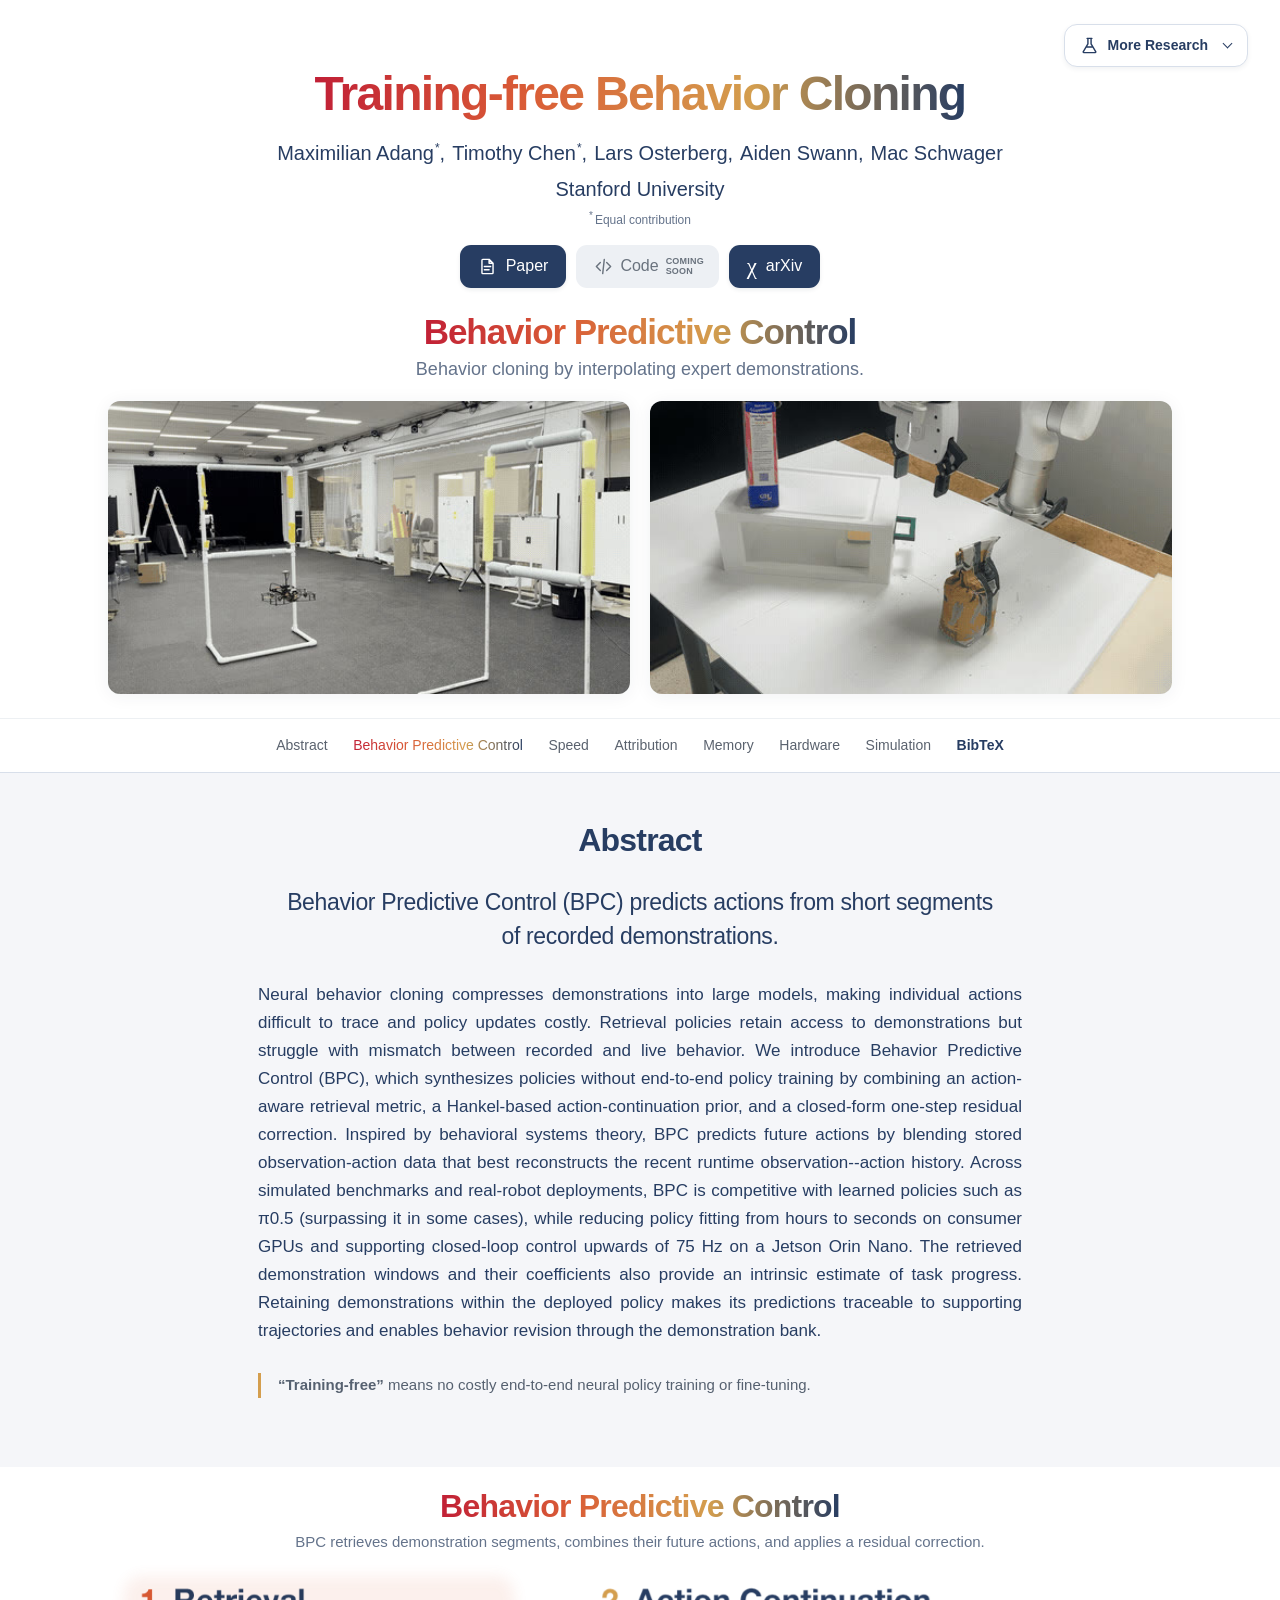
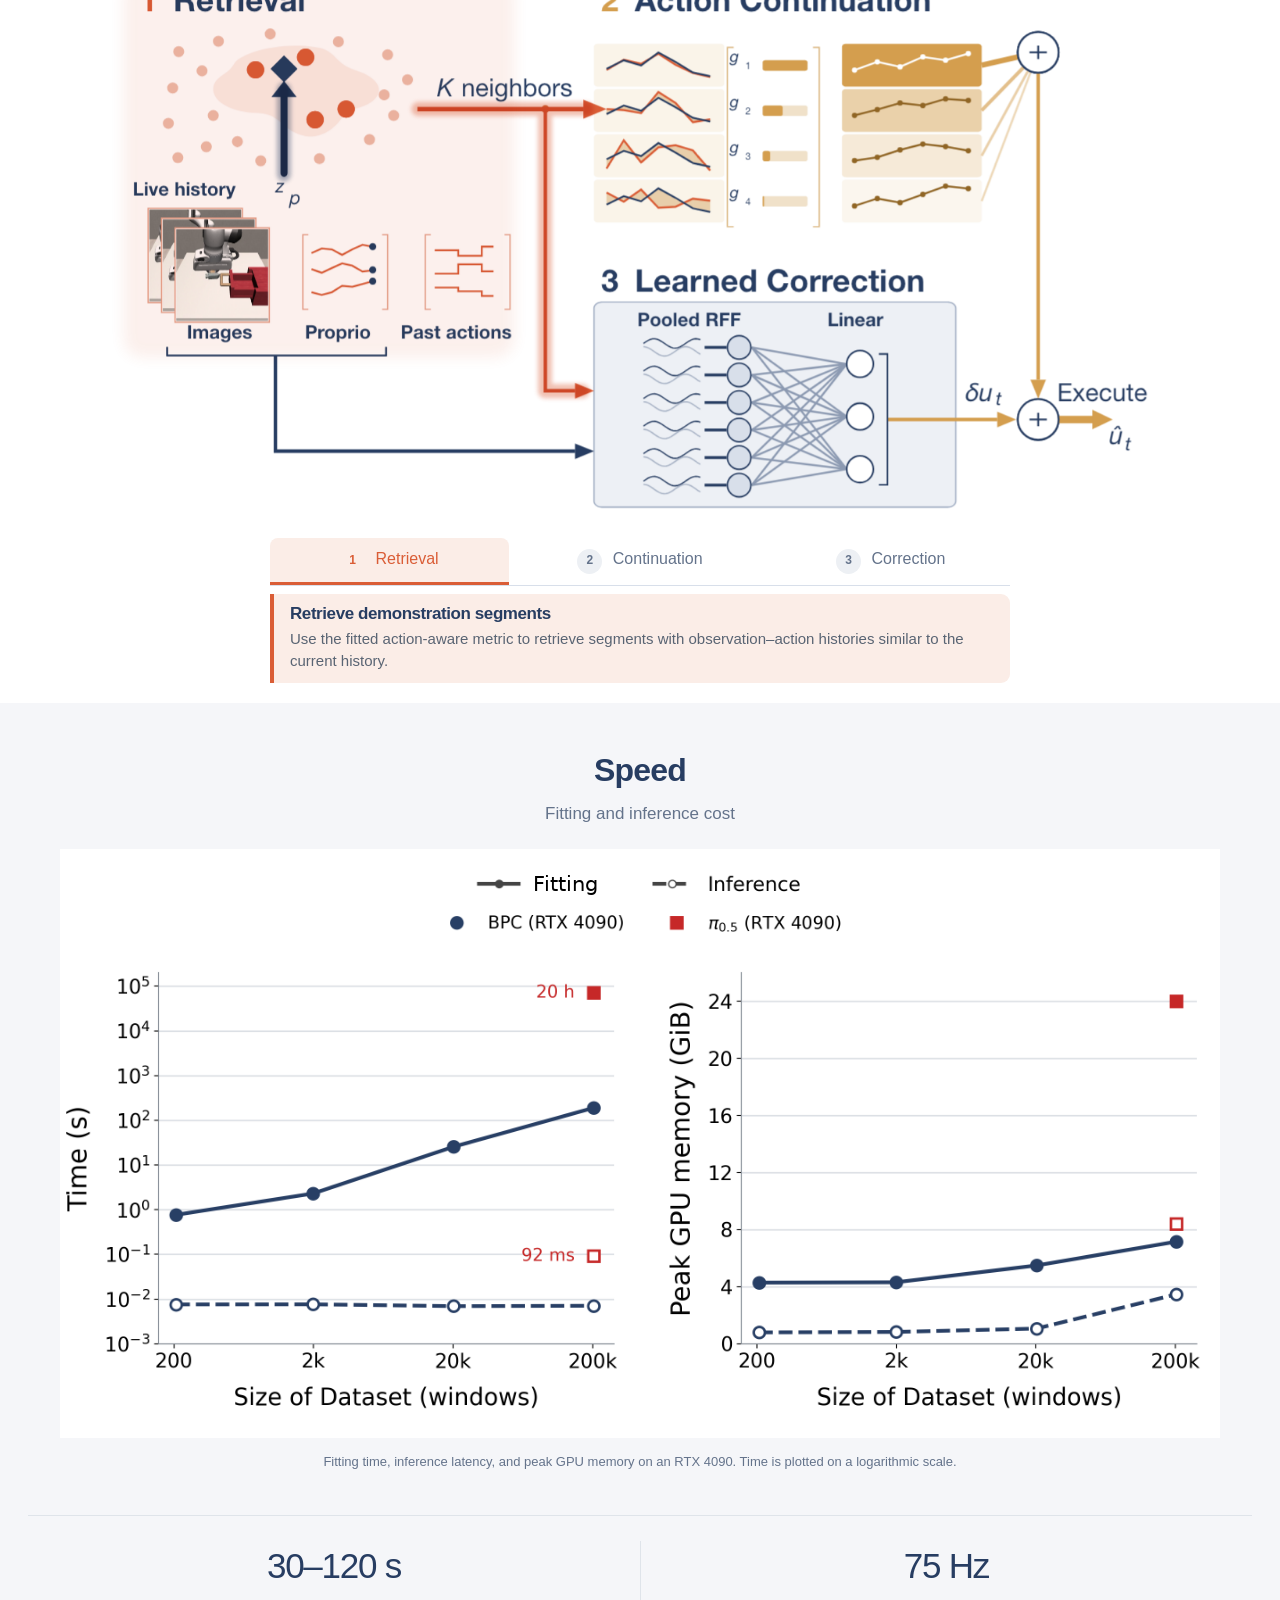
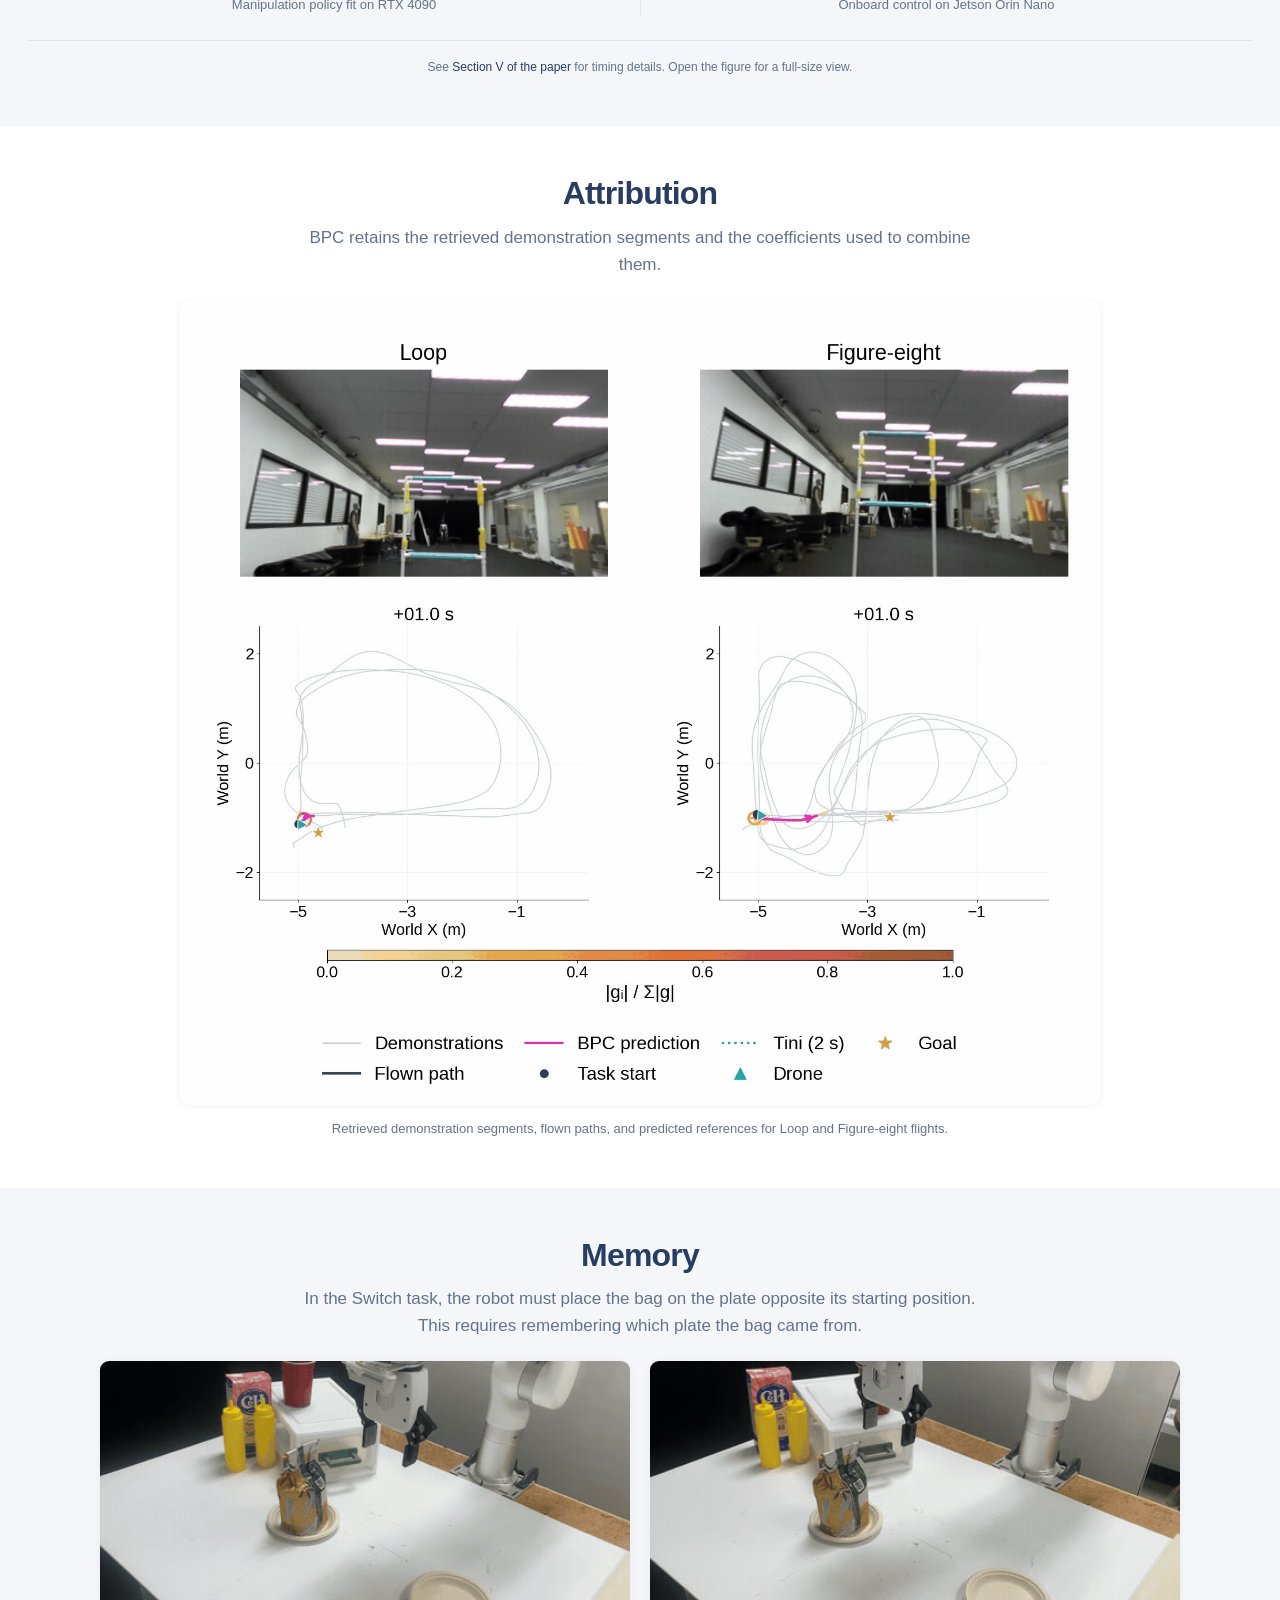
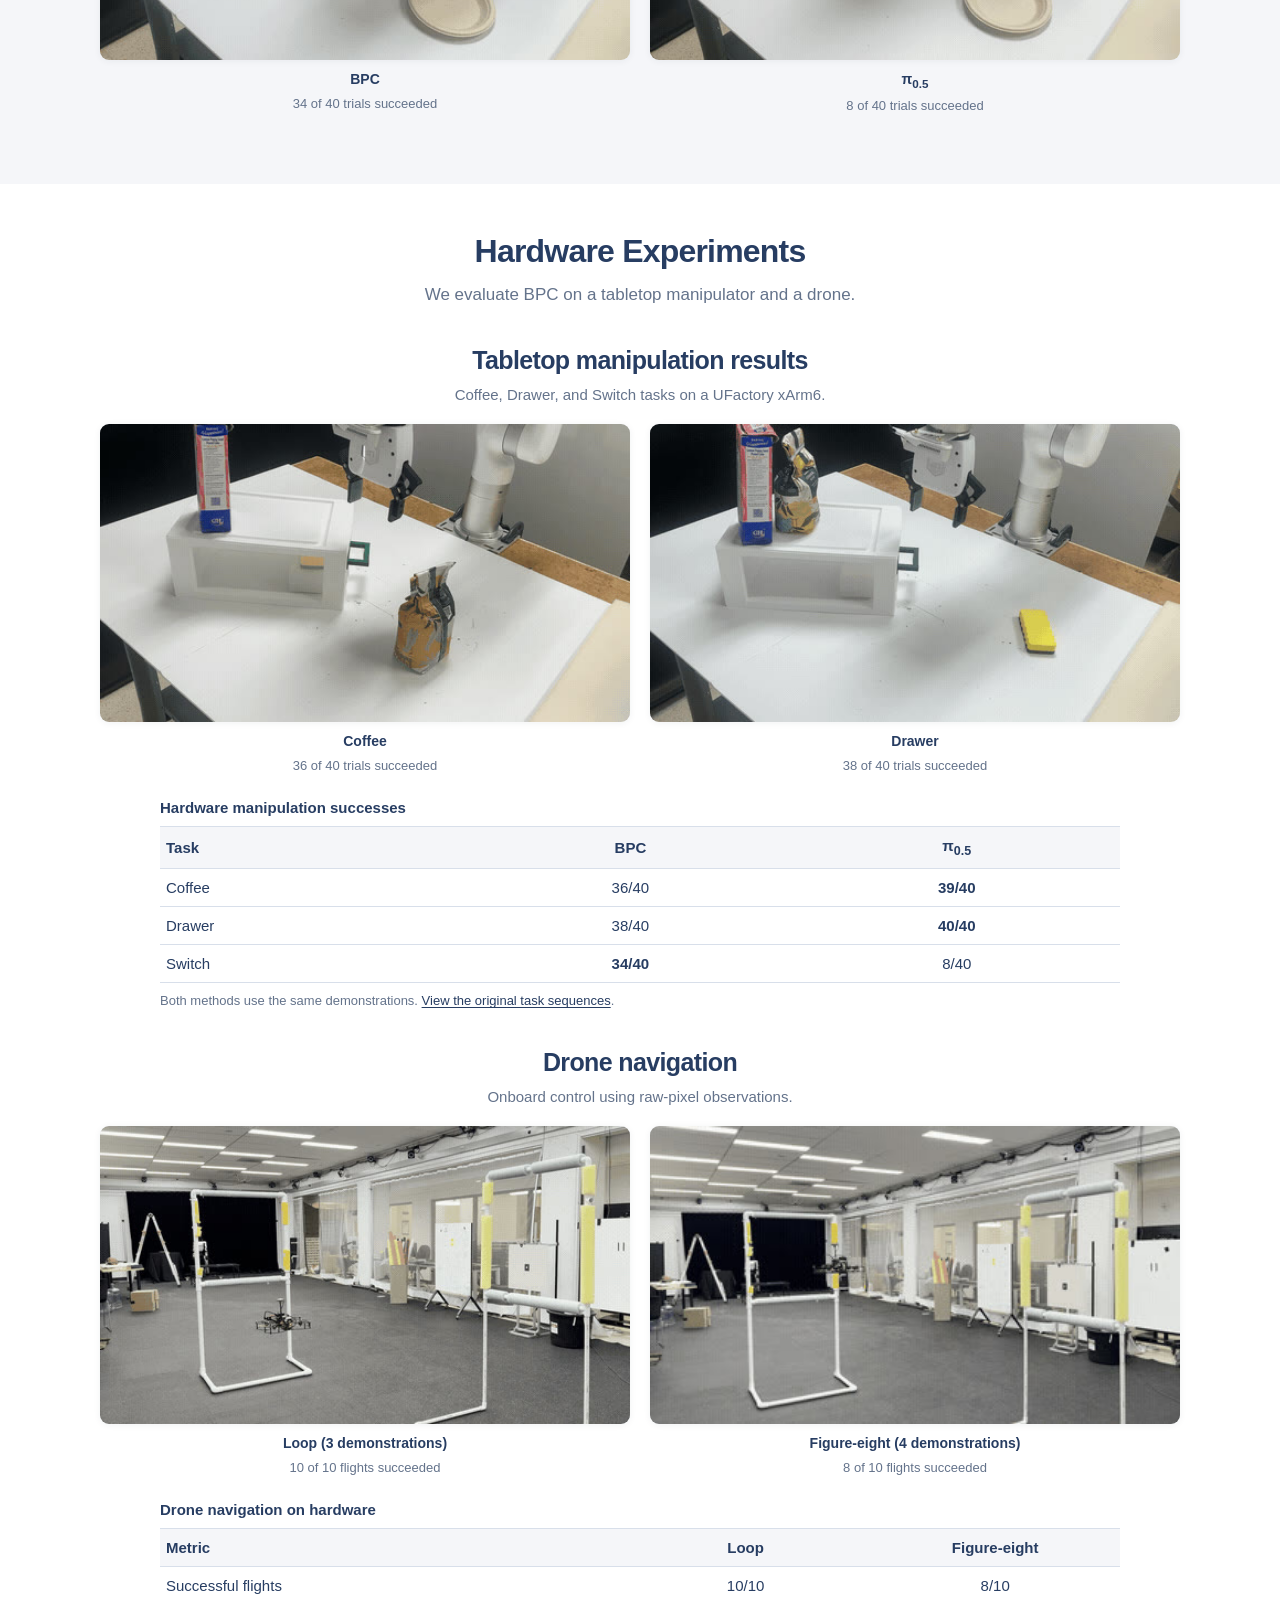
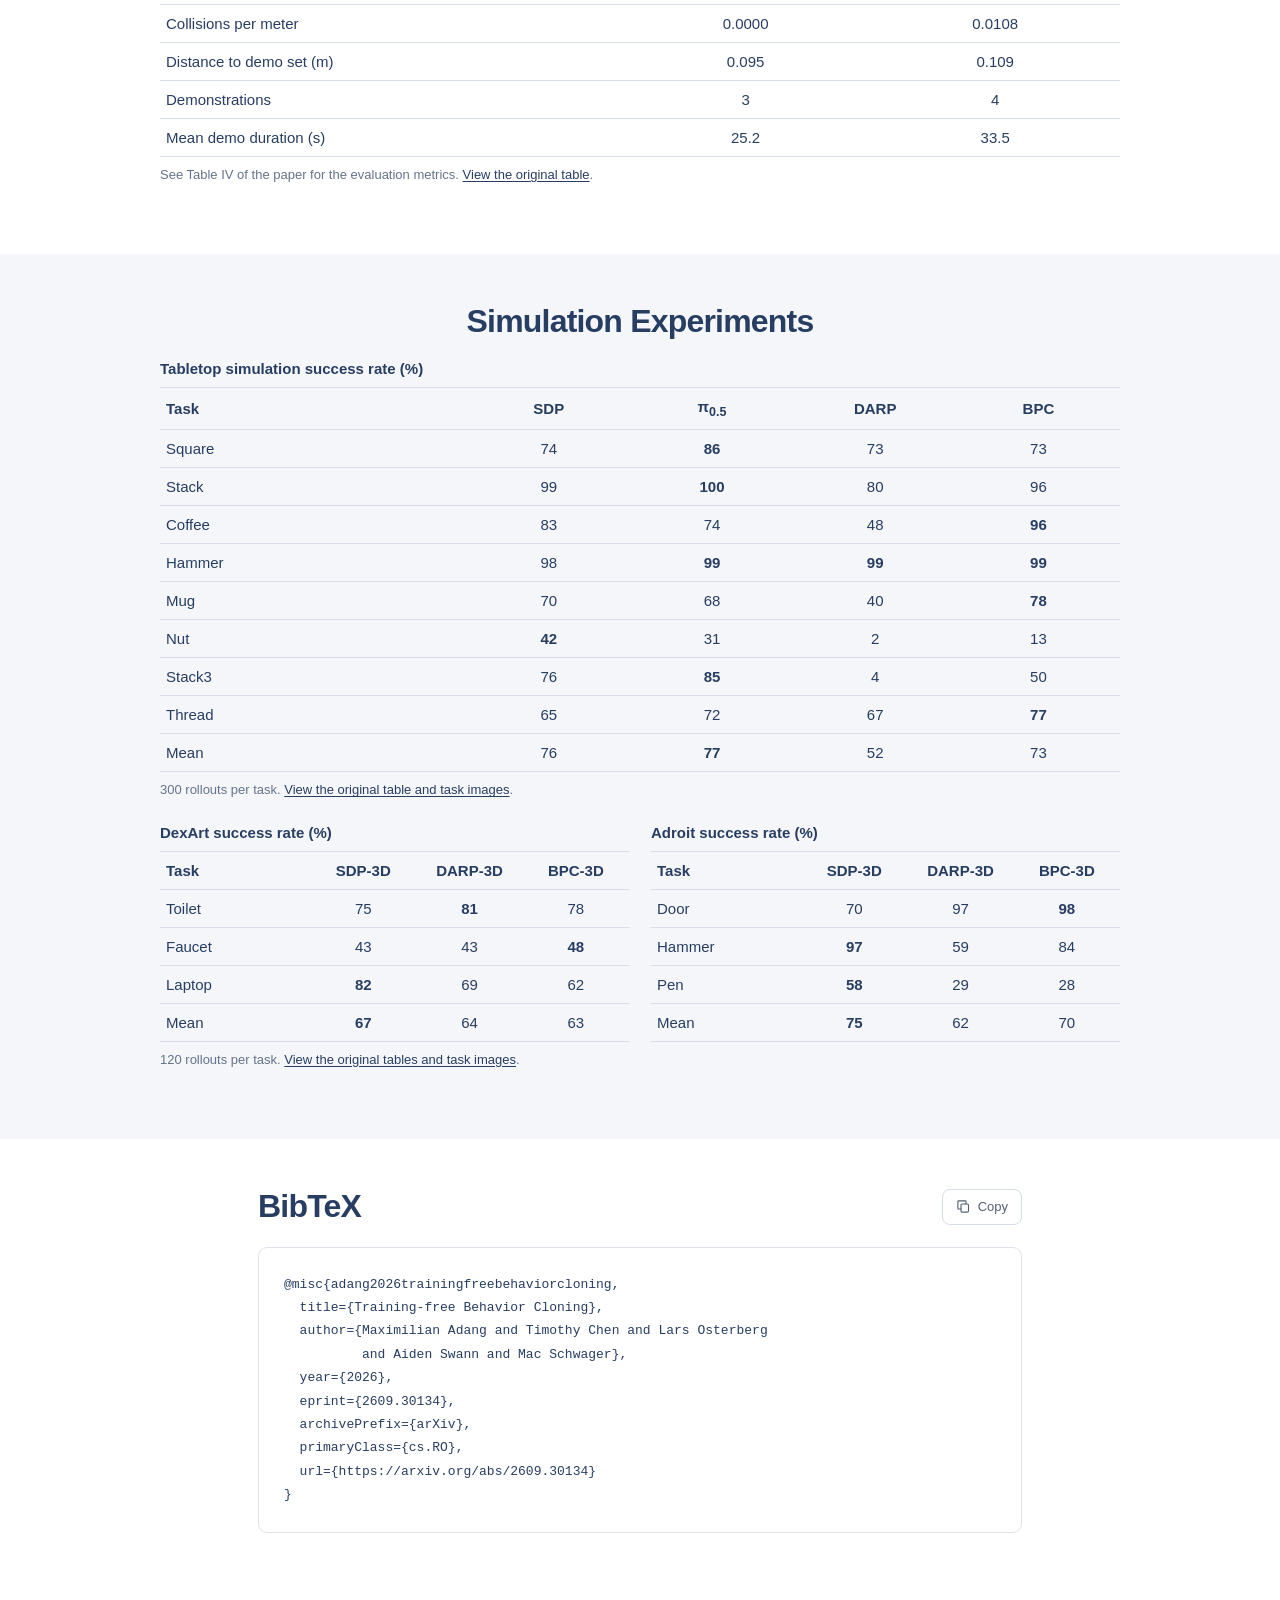
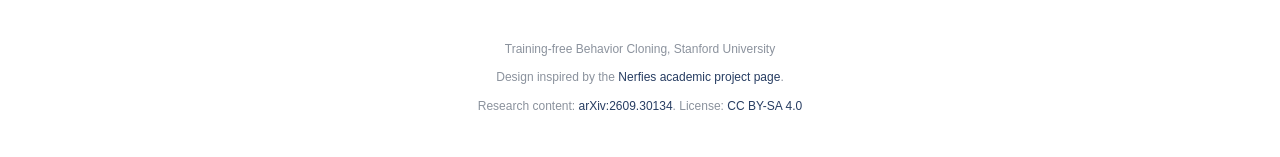
==== commit 6d4bcfef: "Remove Editability case study from the site" ====
--- a/index.html
+++ b/index.html
@@ -13,7 +13,7 @@
   <meta property="og:image" content="https://trainingfreebehaviorcloning.github.io/assets/method-slide.png">
   <link rel="canonical" href="https://trainingfreebehaviorcloning.github.io/">
   <link rel="icon" href="assets/favicon.svg?v=7c495b019fab" type="image/svg+xml">
-  <link rel="stylesheet" href="styles.css?v=a68c132f9eea">
+  <link rel="stylesheet" href="styles.css?v=44ad5ca562e9">
   <script src="script.js?v=924ae5643e79" defer></script>
 </head>
 <body>
@@ -71,7 +71,6 @@
       <a href="#speed">Speed</a>
       <a href="#attribution">Attribution</a>
       <a href="#memory">Memory</a>
-      <a href="#editability">Editability</a>
       <a href="#experiments">Hardware</a>
       <a href="#simulation-benchmarks">Simulation</a>
       <a href="#bibtex">BibTeX</a>
@@ -82,7 +81,6 @@
         <h2>Abstract</h2>
         <p class="lead">Behavior Predictive Control (BPC) predicts actions from short segments of recorded demonstrations.</p>
         <!-- <p>At each control step, BPC retrieves observation–action histories similar to the robot’s current history. It fits coefficients to reconstruct that history and uses the same coefficients to combine the retrieved future actions. A fitted residual model corrects the prediction.</p> -->
-        <!-- <p>The retrieved segments and their coefficients identify the demonstrations used for each prediction. Editing the demonstration bank can change the policy’s behavior, as shown in the case study below.</p> -->
          <p>Neural behavior cloning compresses demonstrations into large models, making individual actions difficult to trace and policy updates costly. Retrieval policies retain access to demonstrations but struggle with mismatch between recorded and live behavior. We introduce Behavior Predictive Control (BPC), which synthesizes policies without end-to-end policy training by combining an action-aware retrieval metric, a Hankel-based action-continuation prior, and a closed-form one-step residual correction. Inspired by behavioral systems theory, BPC predicts future actions by blending stored observation-action data that best reconstructs the recent runtime observation--action history. Across simulated benchmarks and real-robot deployments, BPC is competitive with learned policies such as π0.5 (surpassing it in some cases), while reducing policy fitting from hours to seconds on consumer GPUs and supporting closed-loop control upwards of 75 Hz on a Jetson Orin Nano. The retrieved demonstration windows and their coefficients also provide an intrinsic estimate of task progress. Retaining demonstrations within the deployed policy makes its predictions traceable to supporting trajectories and enables behavior revision through the demonstration bank.</p>
         <p class="definition"><strong>“Training-free”</strong> means no costly end-to-end neural policy training or fine-tuning.</p>
         <!-- <a class="text-link" href="https://arxiv.org/abs/2609.30134" target="_blank" rel="noopener">Read the full abstract <svg class="icon"><use href="#icon-arrow"/></svg></a> -->
@@ -172,19 +170,7 @@
       </div>
     </section>
 
-    <section class="section" id="editability">
-      <div class="container">
-        <h2>Editability</h2>
-        <p class="section-intro">Removing demonstrations changes the predicted trajectory in the Square task.</p>
-        <div class="edit-pair">
-          <figure><div class="image-label"><span class="dot original"></span> Original demonstration bank</div><img src="assets/bank-original.png?v=2f357a8c626c" width="900" height="450" loading="lazy" alt="Original-bank continuation in the Square task, with the recorded nut path shown in green."></figure>
-          <figure><div class="image-label"><span class="dot edited"></span> Edited demonstration bank</div><img src="assets/bank-edited.png?v=86489808c513" width="900" height="450" loading="lazy" alt="Continuation after excluding demonstrations, with the new path shown in orange and original path dashed."></figure>
-        </div>
-        <p class="edit-description">We removed 12 demonstrations while keeping the query, fitted modules, and normalizers fixed. Both rollouts succeed. The images show the same simulation step and camera view.</p>
-      </div>
-    </section>
-
-    <section class="section tinted" id="experiments">
+    <section class="section" id="experiments">
       <div class="container">
         <h2>Hardware Experiments</h2>
         <p class="section-intro">We evaluate BPC on a tabletop manipulator and a drone.</p>
@@ -245,7 +231,7 @@
       </div>
     </section>
 
-    <section class="section" id="simulation-benchmarks">
+    <section class="section tinted" id="simulation-benchmarks">
       <div class="container">
         <h2>Simulation Experiments</h2>
         <div class="results-block">
@@ -316,7 +302,7 @@
       </div>
     </section>
 
-    <section class="section tinted citation-section" id="bibtex">
+    <section class="section citation-section" id="bibtex">
       <div class="reading-width">
         <div class="citation-heading"><h2>BibTeX</h2><button id="copy-citation" class="copy-button"><svg class="icon"><use href="#icon-copy"/></svg><span>Copy</span></button></div>
         <pre><code id="citation">@misc{adang2026trainingfreebehaviorcloning,
--- a/styles.css
+++ b/styles.css
@@ -3,10 +3,10 @@
 .research-menu{position:absolute;right:32px;top:24px;z-index:3;font-size:14px}.research-menu details{position:relative}.research-menu summary{list-style:none;display:flex;align-items:center;gap:9px;border:1px solid var(--line);border-radius:13px;box-shadow:0 2px 5px #182a4510;background:white;padding:9px 15px;font-weight:600}.research-menu summary::-webkit-details-marker{display:none}.chevron{width:7px;height:7px;border-right:1.7px solid;border-bottom:1.7px solid;transform:rotate(45deg);margin:-4px 1px 0 7px}.research-menu details[open] .chevron{transform:rotate(225deg);margin-top:3px}.research-links{position:absolute;right:0;top:54px;width:310px;border:1px solid var(--line);background:white;border-radius:12px;box-shadow:0 10px 35px #1524361c;padding:8px}.research-links a{display:block;padding:13px 14px;color:var(--ink);border-radius:8px}.research-links a:hover{background:var(--wash);text-decoration:none}.research-links span{display:block;color:var(--muted);font-size:13px;line-height:1.4;margin-top:3px}
 .paper-header{text-align:center;padding:64px 24px 22px}.paper-header h1{font-size:48px;font-weight:600;letter-spacing:-.035em;max-width:1050px;margin:0 auto 14px}.authors{display:flex;justify-content:center;flex-wrap:wrap;gap:2px 0;color:var(--navy);font-size:20px;line-height:1.6}.authors span:not(:last-child)::after{content:",";margin-right:7px}.authors sup{font-size:12px;margin-left:1px}.affiliation{font-size:20px;margin-top:4px}.contribution{font-size:12px;color:var(--muted);margin-top:2px}.contribution sup{margin-right:2px}.resource-links{display:flex;justify-content:center;flex-wrap:wrap;gap:10px;margin-top:14px}.pill{display:inline-flex;align-items:center;justify-content:center;gap:9px;min-height:43px;padding:7px 18px;background:var(--navy);color:white;border-radius:11px;box-shadow:0 2px 4px #17263514;font-size:16px;transition:background .15s,transform .15s}.pill:hover{background:var(--red);transform:translateY(-1px);text-decoration:none}.arxiv-icon{font-family:Georgia,serif;font-size:23px;line-height:1}.pill.unavailable{background:#edf0f4;color:#69727d;box-shadow:none;gap:7px}.pill small{font-size:9px;line-height:1.2;max-width:35px;text-align:left;text-transform:uppercase;font-weight:bold;letter-spacing:.025em}
 .teaser{max-width:1120px;padding-bottom:24px;text-align:center}.teaser-title{font-size:35px;font-weight:600;letter-spacing:-.03em;margin-bottom:2px}.teaser-subtitle{font-size:18px;color:var(--muted)}.teaser .demo-animation{width:100%;border-radius:var(--radius);background:#fff;box-shadow:0 2px 18px #25334510;aspect-ratio:16/9}.teaser figcaption{font-size:17px;line-height:1.55;max-width:790px;margin:22px auto 0;color:#4e5762}.section-nav{display:flex;justify-content:center;align-items:center;gap:clamp(12px, 2vw, 26px);position:sticky;top:0;z-index:2;border-top:1px solid #edf0f3;border-bottom:1px solid var(--line);background:#fffffff5;backdrop-filter:blur(12px);padding:15px 20px;font-size:14px}.section-nav a{color:#5a626e}.section-nav a:hover,.section-nav a[aria-current="location"]{color:var(--navy);text-decoration:none}.section-nav a[aria-current="location"]{font-weight:600}.lead{font-size:23px;line-height:1.5;text-align:center;letter-spacing:-.015em;margin:24px auto 27px;max-width:730px}.reading-width>p:not(.lead):not(.definition):not(#copy-status){text-align:justify}.definition{margin:28px 0 21px;padding-left:17px;border-left:3px solid #D49E4E;font-size:15px;color:#566170;text-align:left}.text-link{display:inline-flex;align-items:center;gap:8px;font-size:15px;font-weight:600}.text-link .icon{width:17px;height:17px}.section-intro{text-align:center;color:var(--muted);max-width:700px;margin:10px auto 22px;line-height:1.6}.method-figure img{width:100%;height:auto}.method-tabs{display:flex;gap:12px;max-width:740px;margin:8px auto 0;border-bottom:1px solid var(--line)}.method-tabs button{flex:1;border:0;border-bottom:3px solid transparent;padding:8px;background:transparent;color:var(--muted);font-size:16px;white-space:nowrap}.method-tabs button span{display:inline-flex;align-items:center;justify-content:center;width:25px;height:25px;border-radius:50%;background:#edf0f4;margin-right:6px;font-size:12px;font-weight:bold}.method-tabs button[aria-selected=true]{color:var(--navy);border-bottom-color:var(--navy)}.method-tabs button[aria-selected=true] span{background:#EDF0F5}.method-panel{max-width:740px;margin:0 auto}.method-panel h3{font-size:17px;margin-bottom:3px}.method-panel p{color:#596473;font-size:15px;line-height:1.5}
-.experiment-layout{display:grid;grid-template-columns:1.2fr 1fr;gap:48px;align-items:start}.experiment-layout h3{margin-bottom:8px}.table-description{font-size:13px;color:var(--muted);margin-bottom:17px}table{border-collapse:collapse;width:100%;font-variant-numeric:tabular-nums;font-size:16px;text-align:center}th,td{padding:13px 8px;border-bottom:1px solid var(--line);}thead th{font-size:13px;color:var(--muted);font-weight:normal;border-top:1px solid var(--line)}th:first-child{text-align:left}tbody th{font-weight:500}.ours{background:#EDF0F5}.ours th{color:var(--navy);font-weight:600}.ours th span{font-size:9px;text-transform:uppercase;background:#D8DFEA;padding:2px 5px;vertical-align:middle;margin-left:3px;border-radius:3px}.caption{font-size:13px;line-height:1.6;color:var(--muted);margin-top:15px}.drone-row{display:flex;gap:20px;justify-content:space-between;margin-top:25px}.drone-row>div{flex:1}.drone-row strong{font-size:49px;line-height:1.3;font-weight:500;color:var(--navy);letter-spacing:-.055em;display:block}.drone-row strong span{font-size:30px;color:#8d98a8}.drone-row>div>span{font-size:12px;color:var(--muted);display:block;margin-top:3px}.timing-strip{display:grid;grid-template-columns:1fr 1fr;text-align:center;border-top:1px solid #dfe4ea;border-bottom:1px solid #dfe4ea;margin-top:42px;padding:25px 0}.timing-strip>div+div{border-left:1px solid #dfe4ea}.timing-strip strong{display:block;font-size:35px;font-weight:500;line-height:1.4;letter-spacing:-.035em}.timing-strip span{display:block;font-size:13px;color:var(--muted);margin-top:4px}.source-note{font-size:12px;color:var(--muted);text-align:center;margin-top:17px}.simulation-details{text-align:center;margin-top:25px}.edit-pair{display:grid;grid-template-columns:1fr 1fr;gap:20px;margin-top:30px}.edit-pair figure{overflow:hidden}.edit-pair img{border:1px solid var(--line);border-radius:9px;width:100%}.image-label{display:flex;align-items:center;gap:8px;font-size:14px;font-weight:600;margin:0 0 10px 1px}.dot{width:8px;height:8px;border-radius:50%;display:inline-block}.original{background:#619651}.edited{background:#c57f3b}.edit-description{max-width:780px;margin:23px auto 0;text-align:center;font-size:14px;color:var(--muted);line-height:1.7}.citation-heading{display:flex;justify-content:space-between;align-items:center;margin-bottom:20px}.citation-heading h2{text-align:left}.copy-button{background:white;border:1px solid #d5dce5;border-radius:8px;padding:6px 13px;display:flex;align-items:center;gap:7px;font-size:13px;color:#546071}.copy-button:hover{background:#edf1f8}.copy-button .icon{width:15px;height:15px}pre{margin:0;background:#eceedf00;border:1px solid #dfe3e9;border-radius:9px;padding:25px;overflow:auto;font-size:13px;line-height:1.8;color:var(--navy);tab-size:2}code{font-family:ui-monospace,SFMono-Regular,Consolas,monospace}#copy-status{min-height:1.5em;color:var(--navy);font-size:12px;margin-top:8px}.citation-section{padding-bottom:45px}footer{text-align:center;padding:35px 24px 40px;color:#8b929d;font-size:12px;line-height:1.8}footer p+p{margin-top:7px}footer a{color:var(--navy)}
+.experiment-layout{display:grid;grid-template-columns:1.2fr 1fr;gap:48px;align-items:start}.experiment-layout h3{margin-bottom:8px}.table-description{font-size:13px;color:var(--muted);margin-bottom:17px}table{border-collapse:collapse;width:100%;font-variant-numeric:tabular-nums;font-size:16px;text-align:center}th,td{padding:13px 8px;border-bottom:1px solid var(--line);}thead th{font-size:13px;color:var(--muted);font-weight:normal;border-top:1px solid var(--line)}th:first-child{text-align:left}tbody th{font-weight:500}.ours{background:#EDF0F5}.ours th{color:var(--navy);font-weight:600}.ours th span{font-size:9px;text-transform:uppercase;background:#D8DFEA;padding:2px 5px;vertical-align:middle;margin-left:3px;border-radius:3px}.caption{font-size:13px;line-height:1.6;color:var(--muted);margin-top:15px}.drone-row{display:flex;gap:20px;justify-content:space-between;margin-top:25px}.drone-row>div{flex:1}.drone-row strong{font-size:49px;line-height:1.3;font-weight:500;color:var(--navy);letter-spacing:-.055em;display:block}.drone-row strong span{font-size:30px;color:#8d98a8}.drone-row>div>span{font-size:12px;color:var(--muted);display:block;margin-top:3px}.timing-strip{display:grid;grid-template-columns:1fr 1fr;text-align:center;border-top:1px solid #dfe4ea;border-bottom:1px solid #dfe4ea;margin-top:42px;padding:25px 0}.timing-strip>div+div{border-left:1px solid #dfe4ea}.timing-strip strong{display:block;font-size:35px;font-weight:500;line-height:1.4;letter-spacing:-.035em}.timing-strip span{display:block;font-size:13px;color:var(--muted);margin-top:4px}.source-note{font-size:12px;color:var(--muted);text-align:center;margin-top:17px}.simulation-details{text-align:center;margin-top:25px}.citation-heading{display:flex;justify-content:space-between;align-items:center;margin-bottom:20px}.citation-heading h2{text-align:left}.copy-button{background:white;border:1px solid #d5dce5;border-radius:8px;padding:6px 13px;display:flex;align-items:center;gap:7px;font-size:13px;color:#546071}.copy-button:hover{background:#edf1f8}.copy-button .icon{width:15px;height:15px}pre{margin:0;background:#eceedf00;border:1px solid #dfe3e9;border-radius:9px;padding:25px;overflow:auto;font-size:13px;line-height:1.8;color:var(--navy);tab-size:2}code{font-family:ui-monospace,SFMono-Regular,Consolas,monospace}#copy-status{min-height:1.5em;color:var(--navy);font-size:12px;margin-top:8px}.citation-section{padding-bottom:45px}footer{text-align:center;padding:35px 24px 40px;color:#8b929d;font-size:12px;line-height:1.8}footer p+p{margin-top:7px}footer a{color:var(--navy)}
 @media(min-width:1500px){.paper-header{padding-top:70px}}
-@media(max-width:800px){.research-menu{top:16px;right:20px}.paper-header{padding-top:70px}.paper-header h1{font-size:39px;max-width:650px}.authors{font-size:18px;max-width:610px;margin:auto}.affiliation{font-size:18px}.teaser-title{font-size:31px}.experiment-layout{grid-template-columns:1fr;gap:35px}.drone-row{justify-content:start;max-width:420px}.section{padding:44px 0}.section-nav{gap:22px}.edit-pair{gap:15px}.image-label{font-size:12px}}
-@media(max-width:520px){:root{font-size:16px;scroll-padding-top:65px}.container,.reading-width{padding-left:20px;padding-right:20px}.research-menu{right:16px;top:14px}.research-menu summary{padding:7px 11px;font-size:12px}.research-menu summary .icon{width:15px;height:15px}.research-links{width:280px}.paper-header{padding:66px 20px 18px}.paper-header h1{font-size:37px;line-height:1.13;max-width:380px;margin-bottom:12px}.authors{font-size:16px;line-height:1.75;max-width:360px}.affiliation{font-size:17px;margin-top:4px}.contribution{font-size:11px}.resource-links{gap:8px;margin-top:12px}.pill{font-size:14px;padding:7px 12px;min-height:40px;gap:7px}.pill .icon{width:16px;height:16px}.pill small{font-size:8px;max-width:31px}.teaser{padding-bottom:20px}.teaser-title{font-size:27px;line-height:1.3}.teaser-subtitle{font-size:15px;margin-top:5px}.teaser .demo-animation{border-radius:8px}.teaser figcaption{font-size:15px;margin-top:17px}.section-nav{gap:19px;font-size:12px;padding:13px 15px;justify-content:flex-start;overflow-x:auto;white-space:nowrap}.section-nav a{flex-shrink:0}h2{font-size:28px;line-height:1.3}.section{padding:36px 0}.lead{font-size:21px;line-height:1.45;margin:22px 0}.reading-width>p:not(.lead):not(.definition):not(#copy-status){text-align:left}.section-intro{font-size:15px;margin-bottom:16px}.method-tabs{gap:2px}.method-tabs button{font-size:14px;padding:12px 0}.method-tabs button span{width:20px;height:20px;margin-right:3px;font-size:10px}.method-panel h3{font-size:19px}.method-panel p{font-size:15px}.experiment-layout h3{font-size:21px}th,td{padding:12px 7px;font-size:14px}.drone-row strong{font-size:44px}.timing-strip{margin-top:28px;padding:20px 0;gap:10px}.timing-strip strong{font-size:29px}.timing-strip span{font-size:11px;max-width:130px;margin:5px auto 0;line-height:1.5}.source-note{font-size:11px}.simulation-details .text-link{font-size:13px}.edit-pair{grid-template-columns:1fr;gap:22px}.image-label{font-size:14px}.edit-description{text-align:left;font-size:13px}pre{font-size:11px;padding:18px 15px}.citation-heading h2{font-size:28px}footer{padding:27px 20px;font-size:11px}}
+@media(max-width:800px){.research-menu{top:16px;right:20px}.paper-header{padding-top:70px}.paper-header h1{font-size:39px;max-width:650px}.authors{font-size:18px;max-width:610px;margin:auto}.affiliation{font-size:18px}.teaser-title{font-size:31px}.experiment-layout{grid-template-columns:1fr;gap:35px}.drone-row{justify-content:start;max-width:420px}.section{padding:44px 0}.section-nav{gap:22px}}
+@media(max-width:520px){:root{font-size:16px;scroll-padding-top:65px}.container,.reading-width{padding-left:20px;padding-right:20px}.research-menu{right:16px;top:14px}.research-menu summary{padding:7px 11px;font-size:12px}.research-menu summary .icon{width:15px;height:15px}.research-links{width:280px}.paper-header{padding:66px 20px 18px}.paper-header h1{font-size:37px;line-height:1.13;max-width:380px;margin-bottom:12px}.authors{font-size:16px;line-height:1.75;max-width:360px}.affiliation{font-size:17px;margin-top:4px}.contribution{font-size:11px}.resource-links{gap:8px;margin-top:12px}.pill{font-size:14px;padding:7px 12px;min-height:40px;gap:7px}.pill .icon{width:16px;height:16px}.pill small{font-size:8px;max-width:31px}.teaser{padding-bottom:20px}.teaser-title{font-size:27px;line-height:1.3}.teaser-subtitle{font-size:15px;margin-top:5px}.teaser .demo-animation{border-radius:8px}.teaser figcaption{font-size:15px;margin-top:17px}.section-nav{gap:19px;font-size:12px;padding:13px 15px;justify-content:flex-start;overflow-x:auto;white-space:nowrap}.section-nav a{flex-shrink:0}h2{font-size:28px;line-height:1.3}.section{padding:36px 0}.lead{font-size:21px;line-height:1.45;margin:22px 0}.reading-width>p:not(.lead):not(.definition):not(#copy-status){text-align:left}.section-intro{font-size:15px;margin-bottom:16px}.method-tabs{gap:2px}.method-tabs button{font-size:14px;padding:12px 0}.method-tabs button span{width:20px;height:20px;margin-right:3px;font-size:10px}.method-panel h3{font-size:19px}.method-panel p{font-size:15px}.experiment-layout h3{font-size:21px}th,td{padding:12px 7px;font-size:14px}.drone-row strong{font-size:44px}.timing-strip{margin-top:28px;padding:20px 0;gap:10px}.timing-strip strong{font-size:29px}.timing-strip span{font-size:11px;max-width:130px;margin:5px auto 0;line-height:1.5}.source-note{font-size:11px}.simulation-details .text-link{font-size:13px}pre{font-size:11px;padding:18px 15px}.citation-heading h2{font-size:28px}footer{padding:27px 20px;font-size:11px}}
 @media(prefers-reduced-motion:reduce){:root{scroll-behavior:auto}*{transition:none!important}}
 .attribution-figure{max-width:920px;margin:0 auto}.demo-animation{display:block;width:100%;height:auto;background:#f0f2f5;border-radius:9px;box-shadow:0 1px 7px #25334510}.attribution-figure figcaption,.original-figure figcaption{font-size:13px;line-height:1.6;color:var(--muted);text-align:center;max-width:780px;margin:14px auto 0}.experiment-subsection{margin-top:36px}.experiment-subsection>h3{text-align:center;font-size:25px}.subsection-intro{text-align:center;color:var(--muted);font-size:15px;max-width:710px;margin:8px auto 16px}.demo-grid{display:grid;grid-template-columns:1fr 1fr;gap:20px;margin:16px auto 20px;max-width:1080px}.demo-grid figcaption{text-align:center;font-size:14px;margin-top:8px;font-weight:600;color:var(--navy)}
 .demo-result {
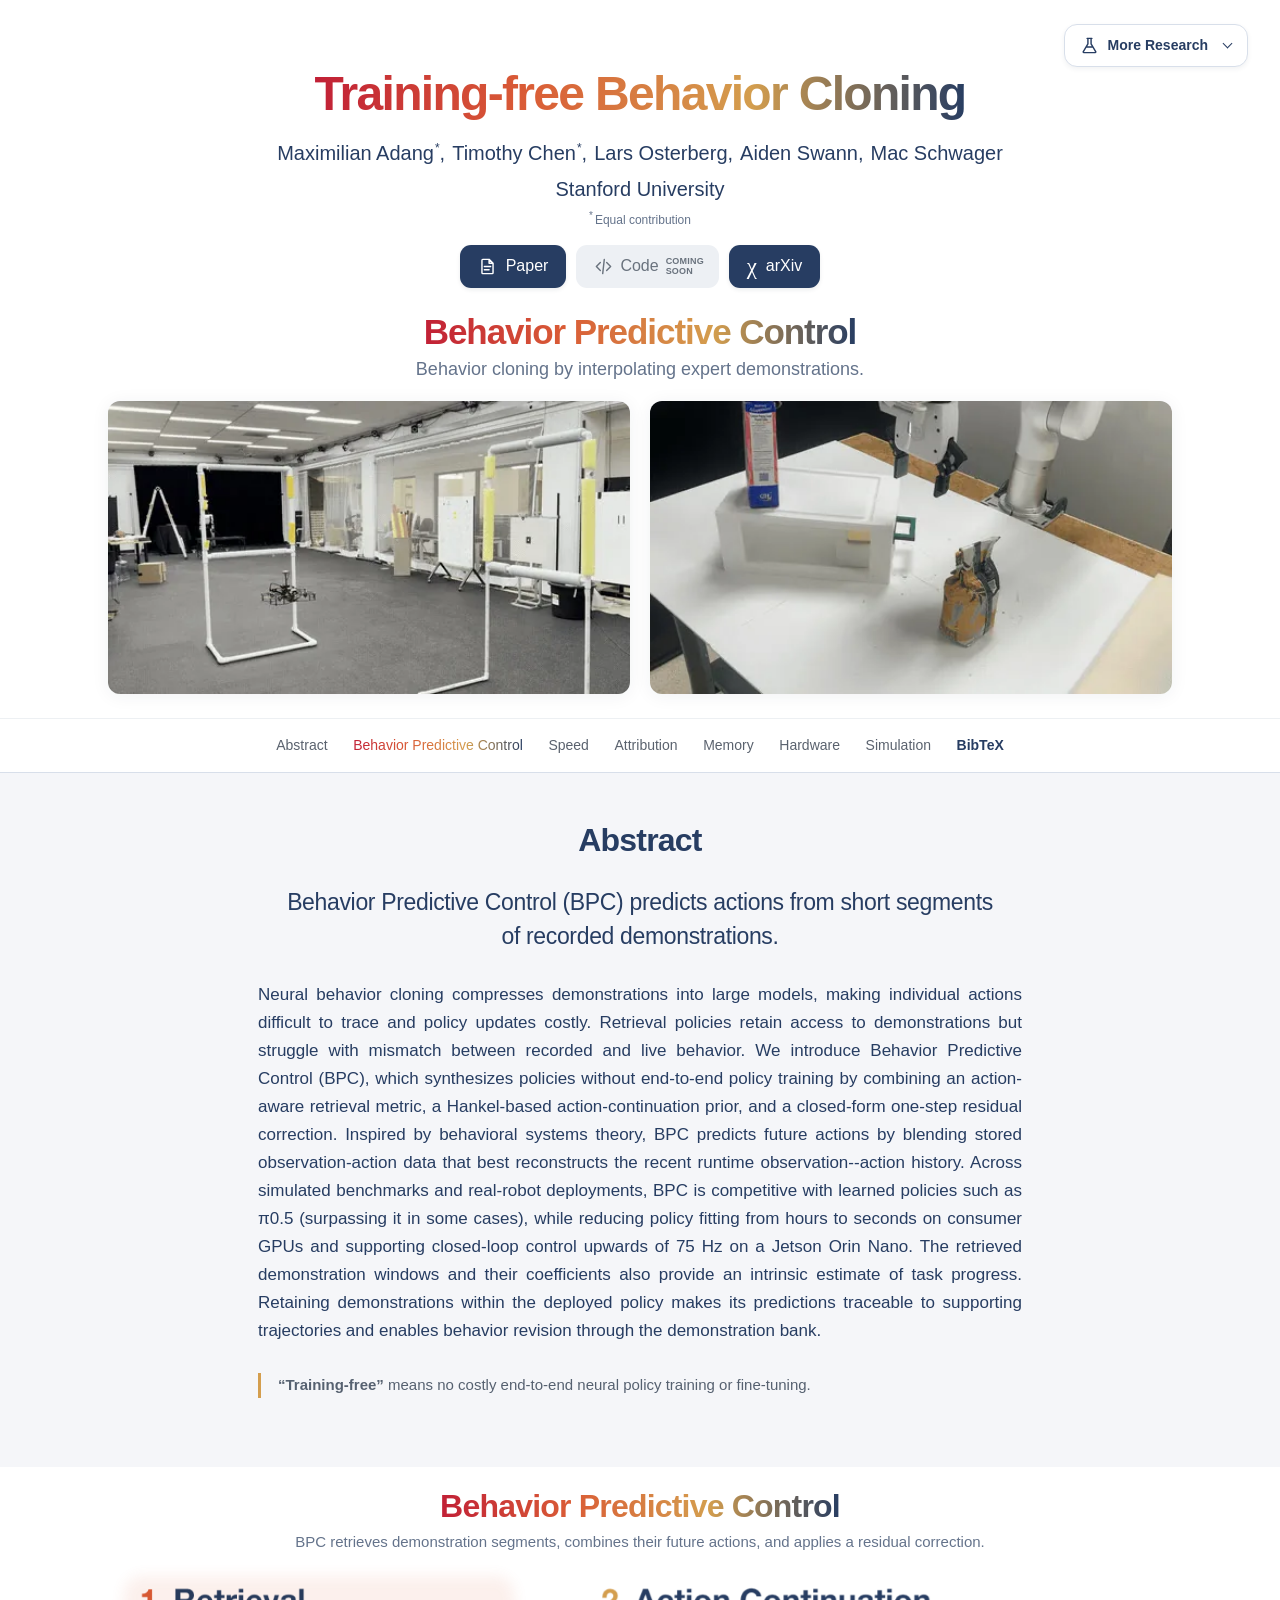
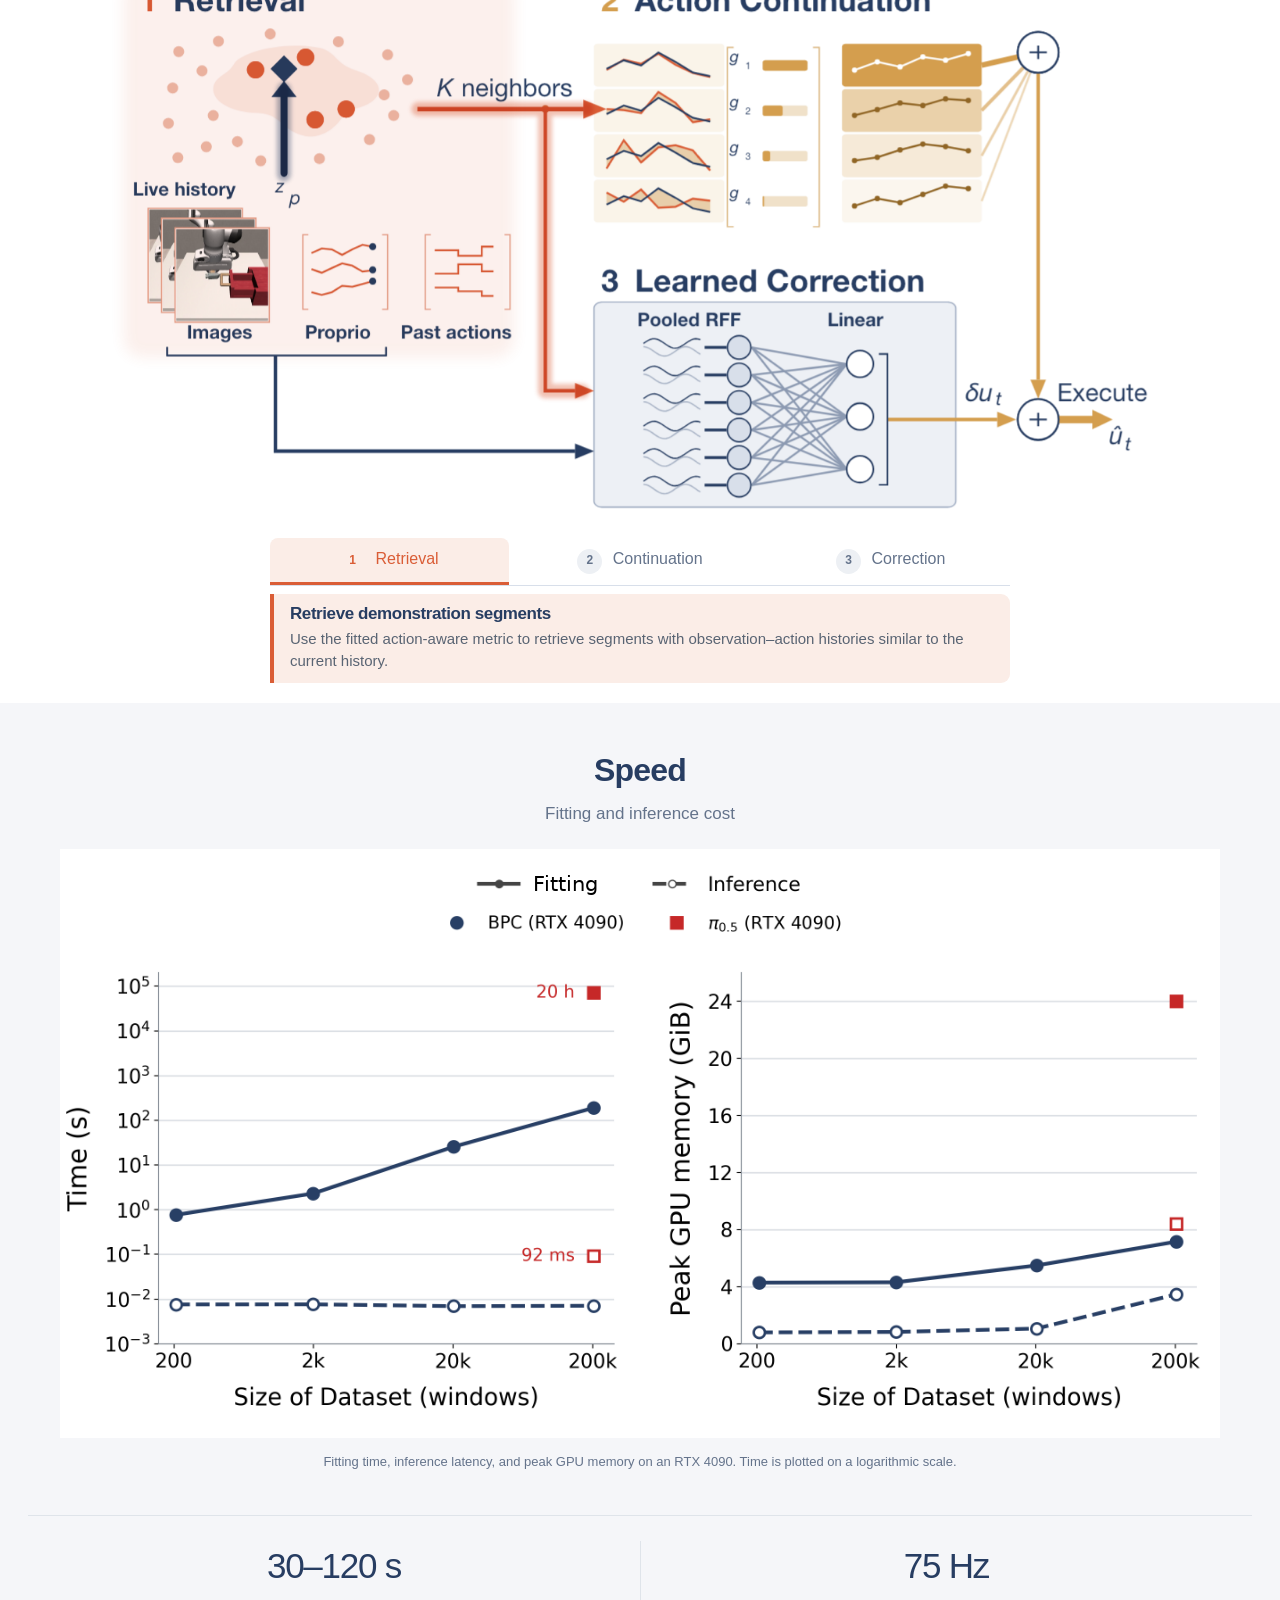
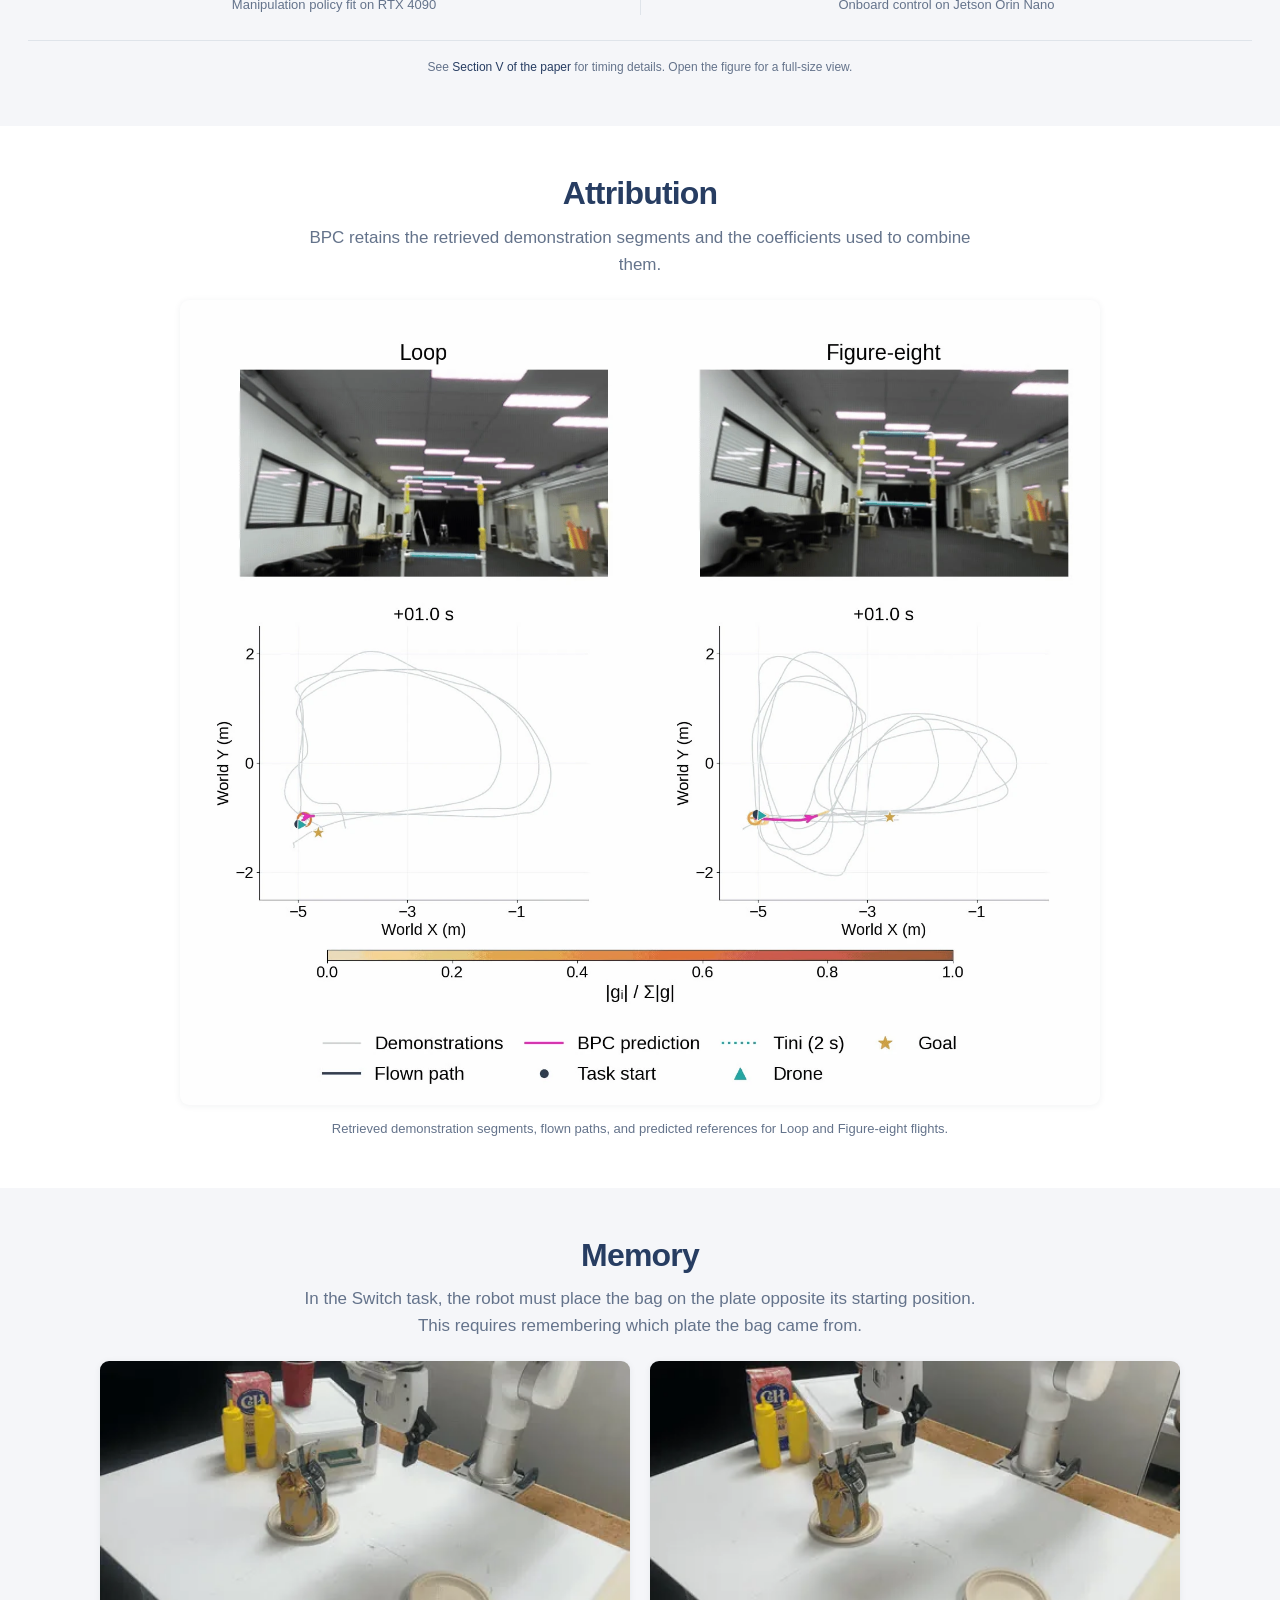
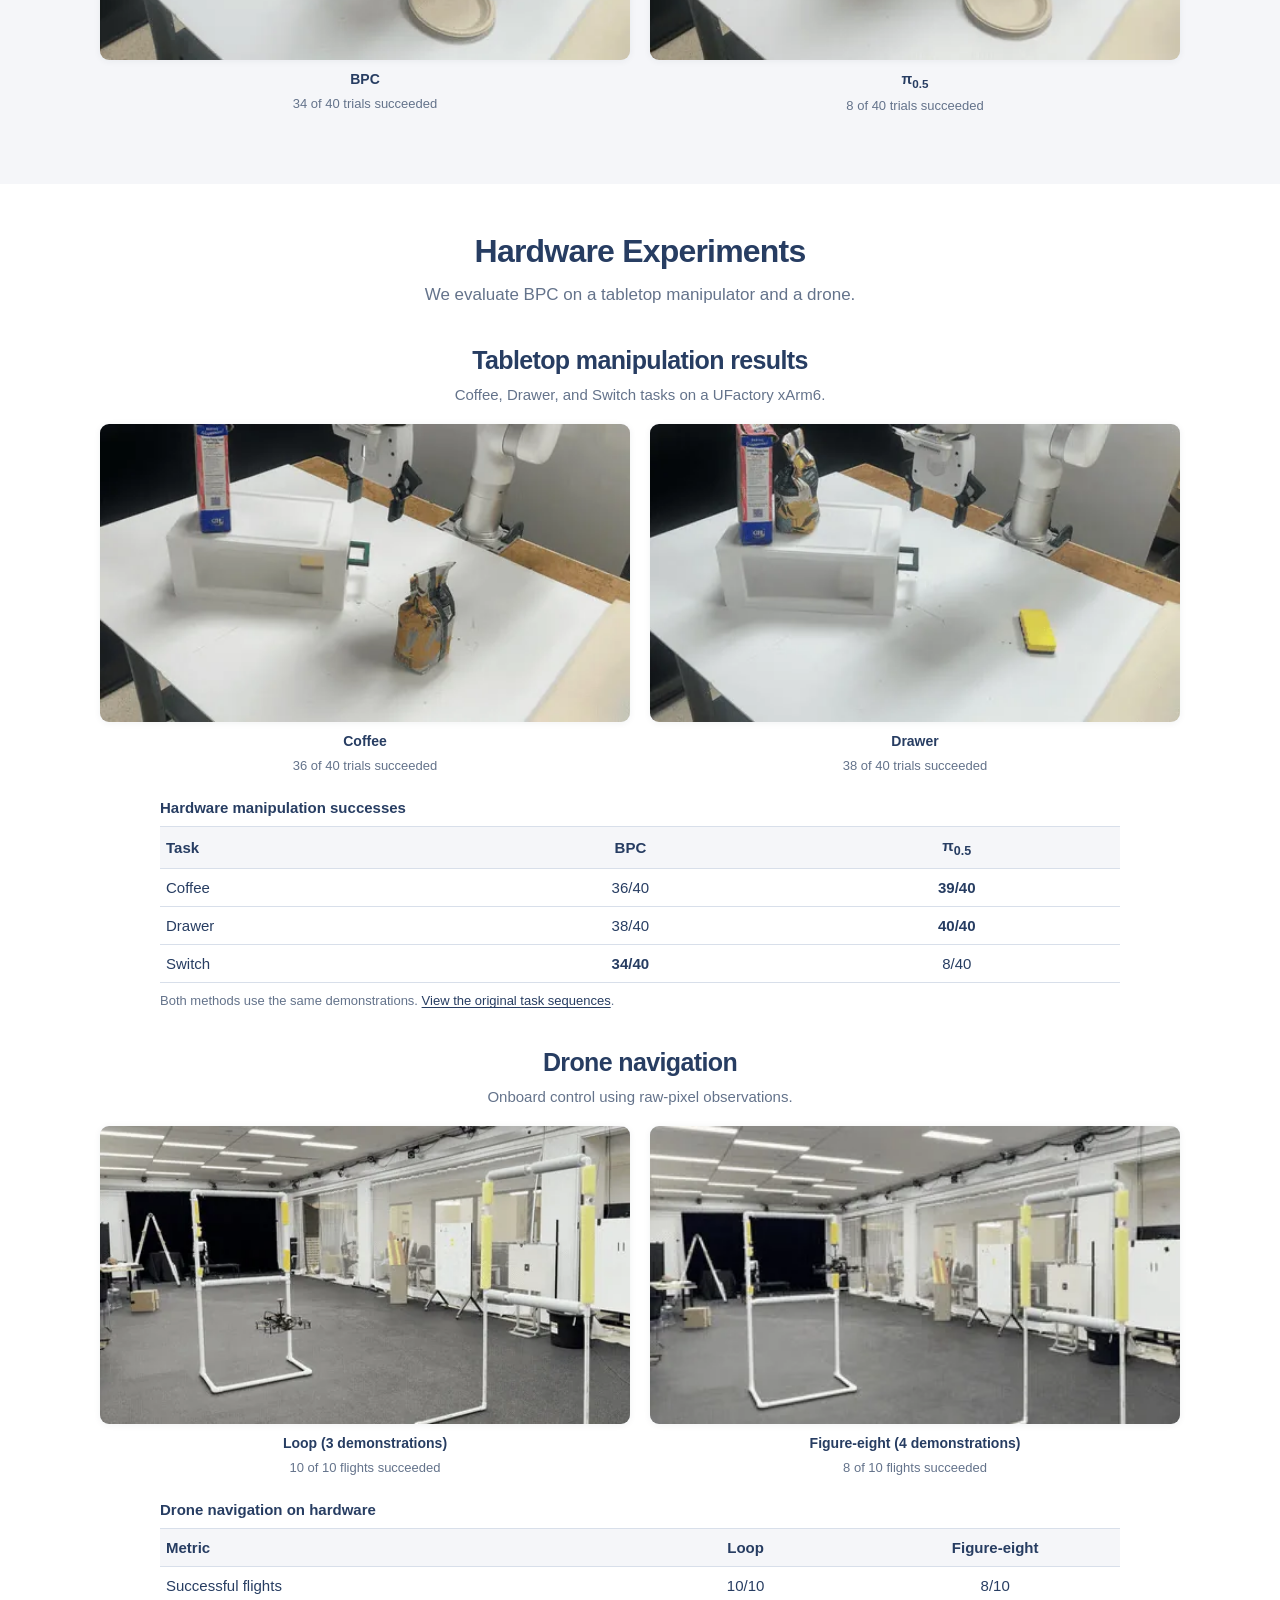
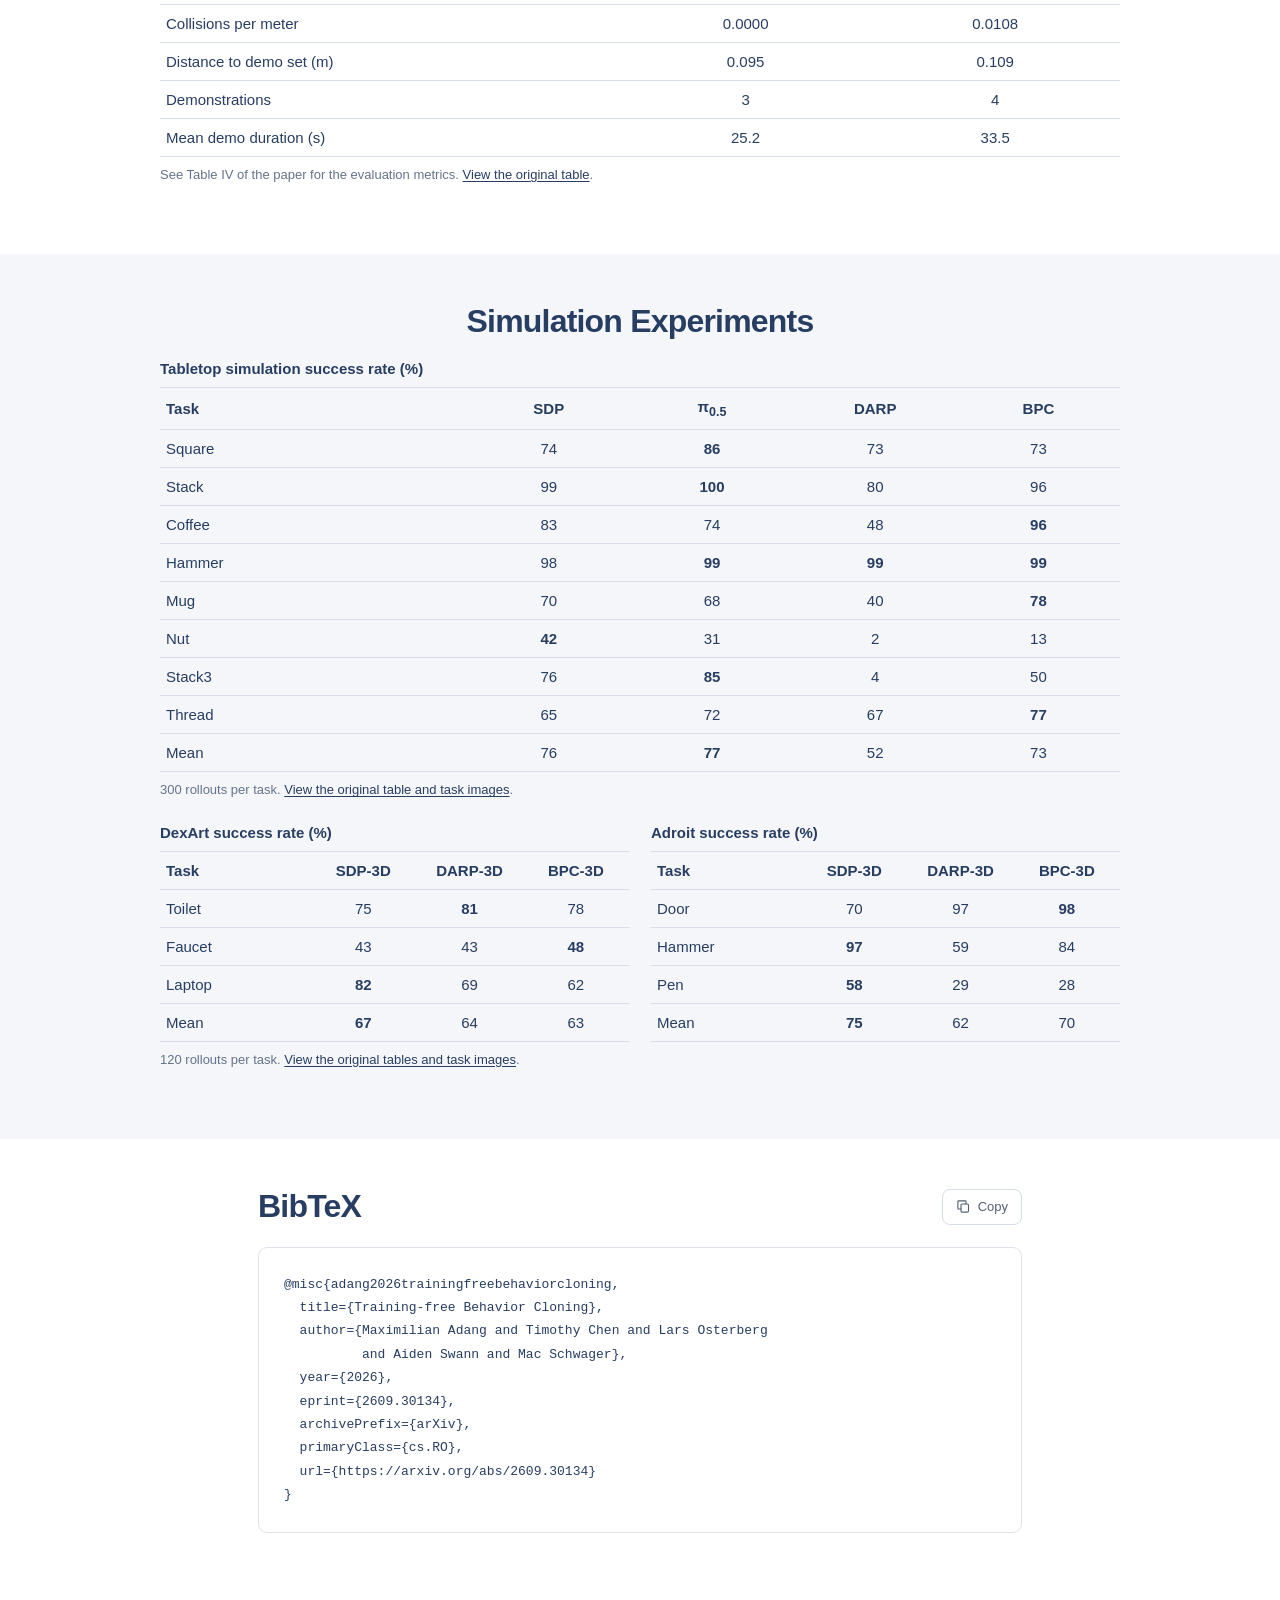
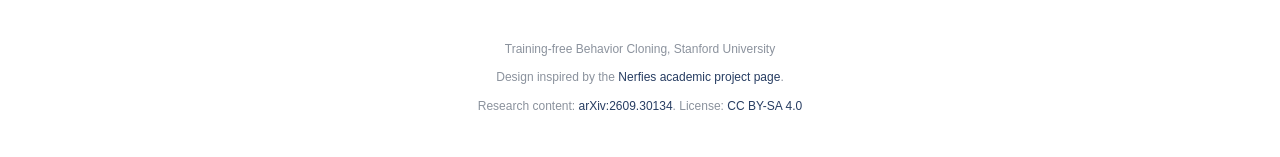
==== commit 1d2296f5: "Reduce image and video downloads on the paper site" ====
--- a/index.html
+++ b/index.html
@@ -14,7 +14,7 @@
   <link rel="canonical" href="https://trainingfreebehaviorcloning.github.io/">
   <link rel="icon" href="assets/favicon.svg?v=7c495b019fab" type="image/svg+xml">
   <link rel="stylesheet" href="styles.css?v=44ad5ca562e9">
-  <script src="script.js?v=924ae5643e79" defer></script>
+  <script src="script.js?v=a08d89b75a66" defer></script>
 </head>
 <body>
   <a class="skip-link" href="#main">Skip to content</a>
@@ -55,11 +55,11 @@
       <p class="teaser-subtitle">Behavior cloning by interpolating expert demonstrations.</p>
       <div class="hero-demos">
         <figure>
-          <div class="demo-media"><img class="demo-animation" src="assets/drone-loop.jpg?v=9f8605bd7ab7" width="480" height="270" alt="Short BPC drone navigation demonstration"><video id="teaser-drone" class="demo-animation" width="480" height="270" poster="assets/drone-loop.jpg?v=9f8605bd7ab7" data-src="assets/drone-loop.mp4" preload="none" muted loop playsinline aria-hidden="true"></video></div>
+          <div class="demo-media"><img class="demo-animation" fetchpriority="high" src="assets/drone-loop.webp?v=82adf5b639df" width="480" height="270" alt="Short BPC drone navigation demonstration"><video id="teaser-drone" class="demo-animation" width="480" height="270" data-src="assets/drone-loop.mp4?v=f7ef40886078" preload="none" muted loop playsinline aria-hidden="true"></video></div>
           <!-- <figcaption>Drone navigation <span>19-second loop</span></figcaption> -->
         </figure>
         <figure>
-          <div class="demo-media"><img class="demo-animation" src="assets/coffee.jpg?v=fb8f7f4b1c2c" width="480" height="270" alt="Short BPC tabletop manipulation demonstration"><video id="teaser-arm" class="demo-animation" width="480" height="270" poster="assets/coffee.jpg?v=fb8f7f4b1c2c" data-src="assets/coffee.mp4" preload="none" muted loop playsinline aria-hidden="true"></video></div>
+          <div class="demo-media"><img class="demo-animation" src="assets/coffee.webp?v=dff7e0913e80" width="480" height="270" alt="Short BPC tabletop manipulation demonstration"><video id="teaser-arm" class="demo-animation" width="480" height="270" data-src="assets/coffee.mp4?v=f2c117e40690" preload="none" muted loop playsinline aria-hidden="true"></video></div>
           <!-- <figcaption>Tabletop manipulation <span>16-second loop</span></figcaption> -->
         </figure>
       </div>
@@ -93,7 +93,7 @@
         <p class="section-intro">BPC retrieves demonstration segments, combines their future actions, and applies a residual correction.</p>
         <figure class="method-figure">
           <div class="method-diagram" role="group" aria-label="Interactive BPC method diagram">
-            <img src="assets/method-slide.png?v=0259b15d6887" srcset="assets/method-slide.png?v=0259b15d6887 1920w, assets/method-slide@2x.png?v=456af7c6d026 3840w" sizes="auto, 1560px" alt="BPC method diagram: retrieve demonstration segments using images, proprioception, and past actions; combine their future actions; and add a residual correction using pooled random Fourier features." width="1920" height="1080" loading="lazy">
+            <img src="assets/method-slide.webp?v=824fb9488526" srcset="assets/method-slide-small.webp?v=8e545cb1a55f 960w, assets/method-slide.webp?v=824fb9488526 1920w, assets/method-slide@2x.webp?v=cef8267e3dfd 3840w" sizes="auto, (max-width: 520px) calc((100vw - 26px) * 1920 / 1380), 1560px" decoding="async" alt="BPC method diagram: retrieve demonstration segments using images, proprioception, and past actions; combine their future actions; and add a residual correction using pooled random Fourier features." width="1920" height="1080" loading="lazy">
             <svg class="method-highlights" viewBox="0 0 1920 1080" aria-hidden="true" focusable="false">
               <defs>
                 <filter id="method-area-glow" filterUnits="userSpaceOnUse" x="0" y="0" width="1920" height="1080" color-interpolation-filters="sRGB"><feGaussianBlur stdDeviation="9"/></filter>
@@ -142,7 +142,7 @@
       <div class="container">
         <h2>Speed</h2>
         <p class="section-intro">Fitting and inference cost</p>
-        <figure class="original-figure" id="computation-figure"><a href="assets/computation-scaling-fitting.svg?v=a0c005840721" target="_blank" rel="noopener" aria-label="Open the full-size computation scaling figure"><img src="assets/computation-scaling-fitting.svg?v=a0c005840721" width="2600" height="1320" loading="lazy" alt="Fitting time, inference latency, and peak GPU memory over 200 to 200,000 demonstration windows, comparing BPC and pi 0.5 on an RTX 4090."></a><figcaption>Fitting time, inference latency, and peak GPU memory on an RTX 4090. Time is plotted on a logarithmic scale.</figcaption></figure>
+        <figure class="original-figure" id="computation-figure"><a href="assets/computation-scaling-fitting.svg?v=61252b2f6dc9" target="_blank" rel="noopener" aria-label="Open the full-size computation scaling figure"><img decoding="async" src="assets/computation-scaling-fitting.svg?v=61252b2f6dc9" width="2600" height="1320" loading="lazy" alt="Fitting time, inference latency, and peak GPU memory over 200 to 200,000 demonstration windows, comparing BPC and pi 0.5 on an RTX 4090."></a><figcaption>Fitting time, inference latency, and peak GPU memory on an RTX 4090. Time is plotted on a logarithmic scale.</figcaption></figure>
         <div class="timing-strip"><div><strong>30–120 s</strong><span>Manipulation policy fit on RTX 4090</span></div><div><strong>75 Hz</strong><span>Onboard control on Jetson Orin Nano</span></div></div>
         <p class="source-note">See <a href="https://arxiv.org/html/2609.30134v1#S5" target="_blank" rel="noopener">Section V of the paper</a> for timing details. Open the figure for a full-size view.</p>
       </div>
@@ -153,7 +153,7 @@
         <h2>Attribution</h2>
         <p class="section-intro">BPC retains the retrieved demonstration segments and the coefficients used to combine them.</p>
         <figure class="attribution-figure">
-          <div class="demo-media"><img class="demo-animation" loading="lazy" src="assets/data-attribution.jpg?v=5c0085669f63" width="1600" height="1400" alt="Data attribution for Loop and Figure-eight drone flights"><video class="demo-animation" width="1600" height="1400" poster="assets/data-attribution.jpg?v=5c0085669f63" data-src="assets/data-attribution.mp4" preload="none" muted loop playsinline aria-hidden="true"></video></div>
+          <div class="demo-media"><img class="demo-animation" loading="lazy" decoding="async" src="assets/data-attribution.webp?v=331e33458294" width="1600" height="1400" alt="Data attribution for Loop and Figure-eight drone flights"><video class="demo-animation" width="1280" height="1120" data-src="assets/data-attribution.mp4?v=cca2cbbb93fa" preload="none" muted loop playsinline aria-hidden="true"></video></div>
           <figcaption>Retrieved demonstration segments, flown paths, and predicted references for Loop and Figure-eight flights.</figcaption>
         </figure>
       </div>
@@ -164,8 +164,8 @@
         <h2>Memory</h2>
         <p class="section-intro" id="switch-comparison">In the Switch task, the robot must place the bag on the plate opposite its starting position. This requires remembering which plate the bag came from.</p>
         <div class="demo-grid">
-          <figure><div class="demo-media"><img class="demo-animation" loading="lazy" src="assets/switch-bpc.jpg?v=62c67e1f166e" width="480" height="270" alt="BPC on the Switch task"><video class="demo-animation" width="480" height="270" poster="assets/switch-bpc.jpg?v=62c67e1f166e" data-src="assets/switch-bpc.mp4" preload="none" muted loop playsinline aria-hidden="true"></video></div><figcaption>BPC<span class="demo-result">34 of 40 trials succeeded</span></figcaption></figure>
-          <figure><div class="demo-media"><img class="demo-animation" loading="lazy" src="assets/switch-pi05.jpg?v=f75d7422728d" width="480" height="270" alt="Pi 0.5 on the Switch task"><video class="demo-animation" width="480" height="270" poster="assets/switch-pi05.jpg?v=f75d7422728d" data-src="assets/switch-pi05.mp4" preload="none" muted loop playsinline aria-hidden="true"></video></div><figcaption>π<sub>0.5</sub><span class="demo-result">8 of 40 trials succeeded</span></figcaption></figure>
+          <figure><div class="demo-media"><img class="demo-animation" loading="lazy" decoding="async" src="assets/switch-bpc.webp?v=15561070dc5f" width="480" height="270" alt="BPC on the Switch task"><video class="demo-animation" width="480" height="270" data-src="assets/switch-bpc.mp4?v=cf6f69bce89b" preload="none" muted loop playsinline aria-hidden="true"></video></div><figcaption>BPC<span class="demo-result">34 of 40 trials succeeded</span></figcaption></figure>
+          <figure><div class="demo-media"><img class="demo-animation" loading="lazy" decoding="async" src="assets/switch-pi05.webp?v=031ebd57b456" width="480" height="270" alt="Pi 0.5 on the Switch task"><video class="demo-animation" width="480" height="270" data-src="assets/switch-pi05.mp4?v=879dfe9a2364" preload="none" muted loop playsinline aria-hidden="true"></video></div><figcaption>π<sub>0.5</sub><span class="demo-result">8 of 40 trials succeeded</span></figcaption></figure>
         </div>
       </div>
     </section>
@@ -178,8 +178,8 @@
           <h3>Tabletop manipulation results</h3>
           <p class="subsection-intro">Coffee, Drawer, and Switch tasks on a UFactory xArm6.</p>
           <div class="demo-grid">
-            <figure><div class="demo-media"><img class="demo-animation" loading="lazy" src="assets/coffee.jpg?v=fb8f7f4b1c2c" width="480" height="270" alt="BPC Coffee task hardware demonstration"><video class="demo-animation" width="480" height="270" poster="assets/coffee.jpg?v=fb8f7f4b1c2c" data-src="assets/coffee.mp4" preload="none" muted loop playsinline aria-hidden="true"></video></div><figcaption>Coffee<span class="demo-result">36 of 40 trials succeeded</span></figcaption></figure>
-            <figure><div class="demo-media"><img class="demo-animation" loading="lazy" src="assets/drawer.jpg?v=8c78f2da4a25" width="480" height="270" alt="BPC Drawer task hardware demonstration"><video class="demo-animation" width="480" height="270" poster="assets/drawer.jpg?v=8c78f2da4a25" data-src="assets/drawer.mp4" preload="none" muted loop playsinline aria-hidden="true"></video></div><figcaption>Drawer<span class="demo-result">38 of 40 trials succeeded</span></figcaption></figure>
+            <figure><div class="demo-media"><img class="demo-animation" loading="lazy" decoding="async" src="assets/coffee.webp?v=dff7e0913e80" width="480" height="270" alt="BPC Coffee task hardware demonstration"><video class="demo-animation" width="480" height="270" data-src="assets/coffee.mp4?v=f2c117e40690" preload="none" muted loop playsinline aria-hidden="true"></video></div><figcaption>Coffee<span class="demo-result">36 of 40 trials succeeded</span></figcaption></figure>
+            <figure><div class="demo-media"><img class="demo-animation" loading="lazy" decoding="async" src="assets/drawer.webp?v=b35d24184d14" width="480" height="270" alt="BPC Drawer task hardware demonstration"><video class="demo-animation" width="480" height="270" data-src="assets/drawer.mp4?v=fad487cf3ad2" preload="none" muted loop playsinline aria-hidden="true"></video></div><figcaption>Drawer<span class="demo-result">38 of 40 trials succeeded</span></figcaption></figure>
           </div>
           <div class="results-block">
             <table class="results-table">
@@ -204,8 +204,8 @@
           <h3>Drone navigation</h3>
           <p class="subsection-intro">Onboard control using raw-pixel observations.</p>
           <div class="demo-grid">
-            <figure><div class="demo-media"><img class="demo-animation" loading="lazy" src="assets/drone-loop.jpg?v=9f8605bd7ab7" width="480" height="270" alt="BPC drone Loop flight"><video class="demo-animation" width="480" height="270" poster="assets/drone-loop.jpg?v=9f8605bd7ab7" data-src="assets/drone-loop.mp4" preload="none" muted loop playsinline aria-hidden="true"></video></div><figcaption>Loop (3 demonstrations)<span class="demo-result">10 of 10 flights succeeded</span></figcaption></figure>
-            <figure><div class="demo-media"><img class="demo-animation" loading="lazy" src="assets/drone-figure-eight.jpg?v=0a612be705f8" width="360" height="202" alt="BPC drone Figure-eight flight"><video class="demo-animation" width="360" height="202" poster="assets/drone-figure-eight.jpg?v=0a612be705f8" data-src="assets/drone-figure-eight.mp4" preload="none" muted loop playsinline aria-hidden="true"></video></div><figcaption>Figure-eight (4 demonstrations)<span class="demo-result">8 of 10 flights succeeded</span></figcaption></figure>
+            <figure><div class="demo-media"><img class="demo-animation" loading="lazy" decoding="async" src="assets/drone-loop.webp?v=82adf5b639df" width="480" height="270" alt="BPC drone Loop flight"><video class="demo-animation" width="480" height="270" data-src="assets/drone-loop.mp4?v=f7ef40886078" preload="none" muted loop playsinline aria-hidden="true"></video></div><figcaption>Loop (3 demonstrations)<span class="demo-result">10 of 10 flights succeeded</span></figcaption></figure>
+            <figure><div class="demo-media"><img class="demo-animation" loading="lazy" decoding="async" src="assets/drone-figure-eight.webp?v=10d024d2514d" width="360" height="202" alt="BPC drone Figure-eight flight"><video class="demo-animation" width="360" height="202" data-src="assets/drone-figure-eight.mp4?v=25f773b34175" preload="none" muted loop playsinline aria-hidden="true"></video></div><figcaption>Figure-eight (4 demonstrations)<span class="demo-result">8 of 10 flights succeeded</span></figcaption></figure>
           </div>
           <div class="results-block">
             <table class="results-table results-table-metrics">
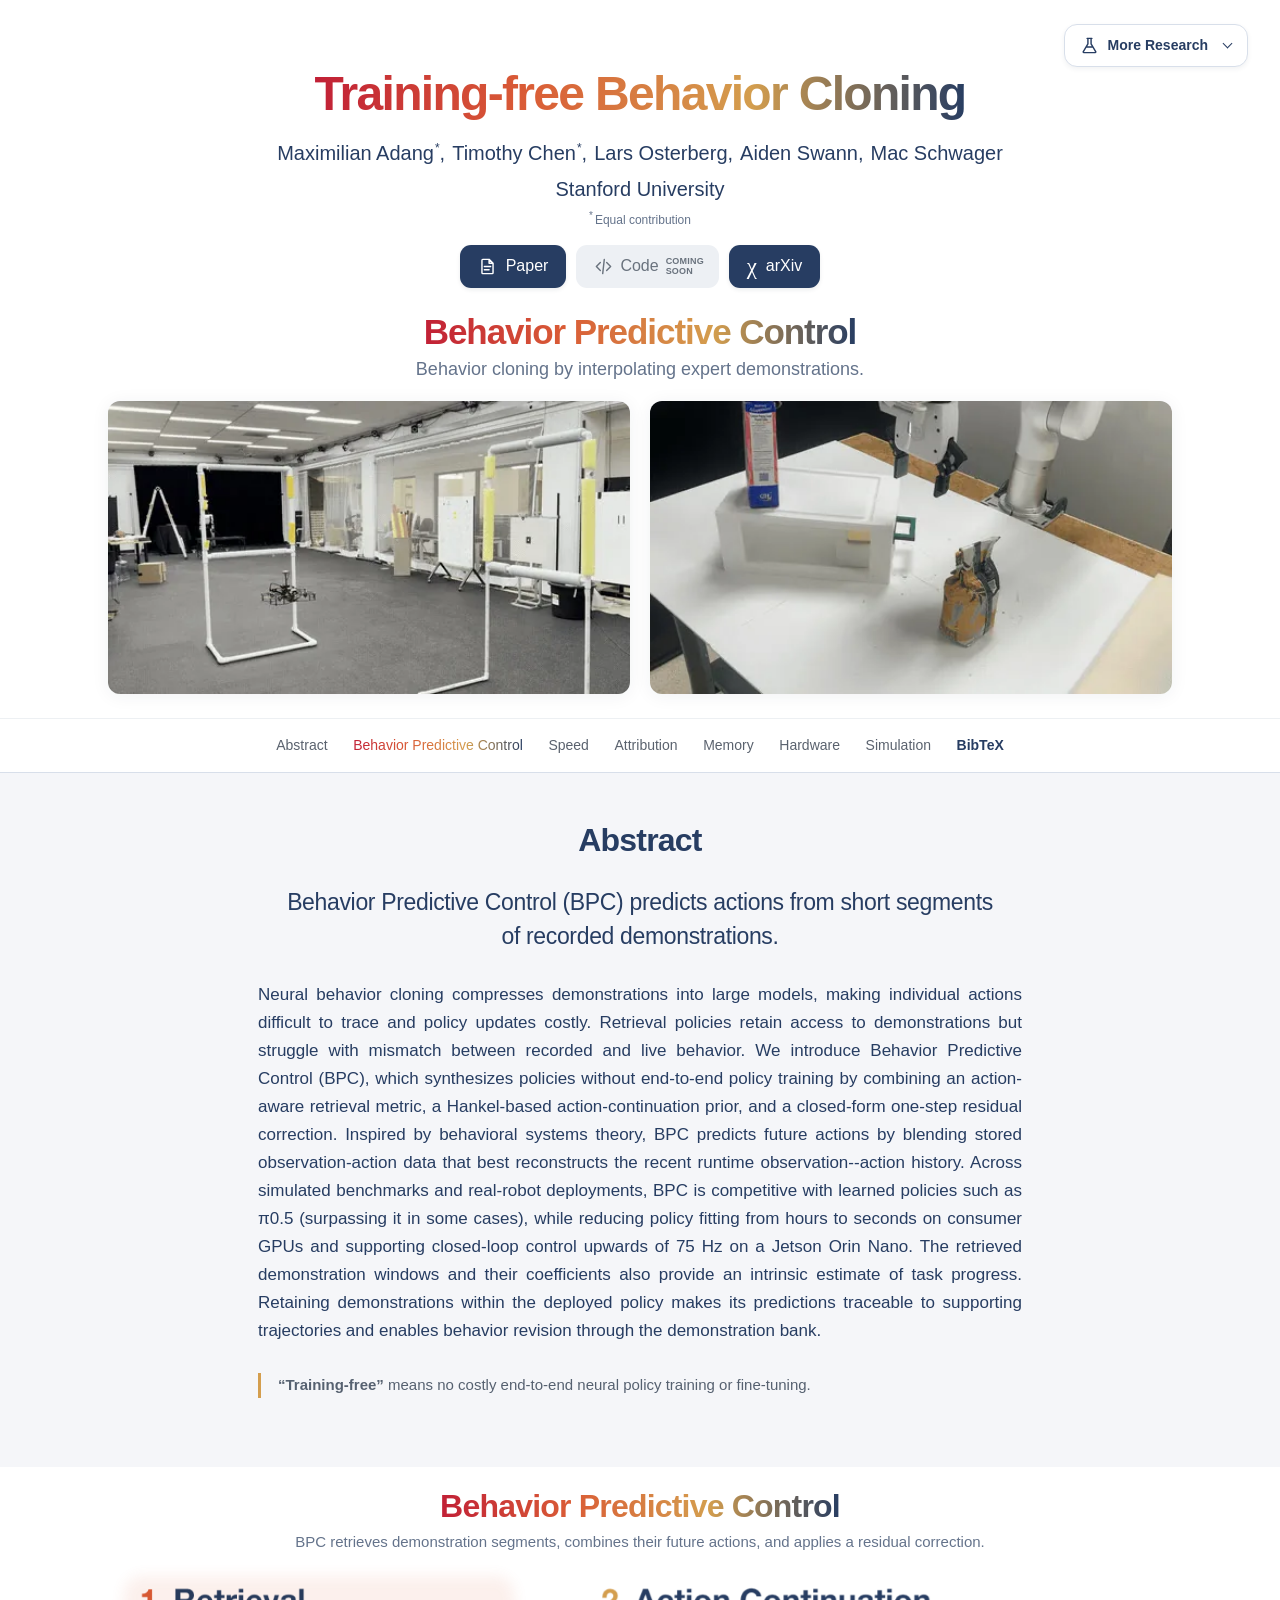
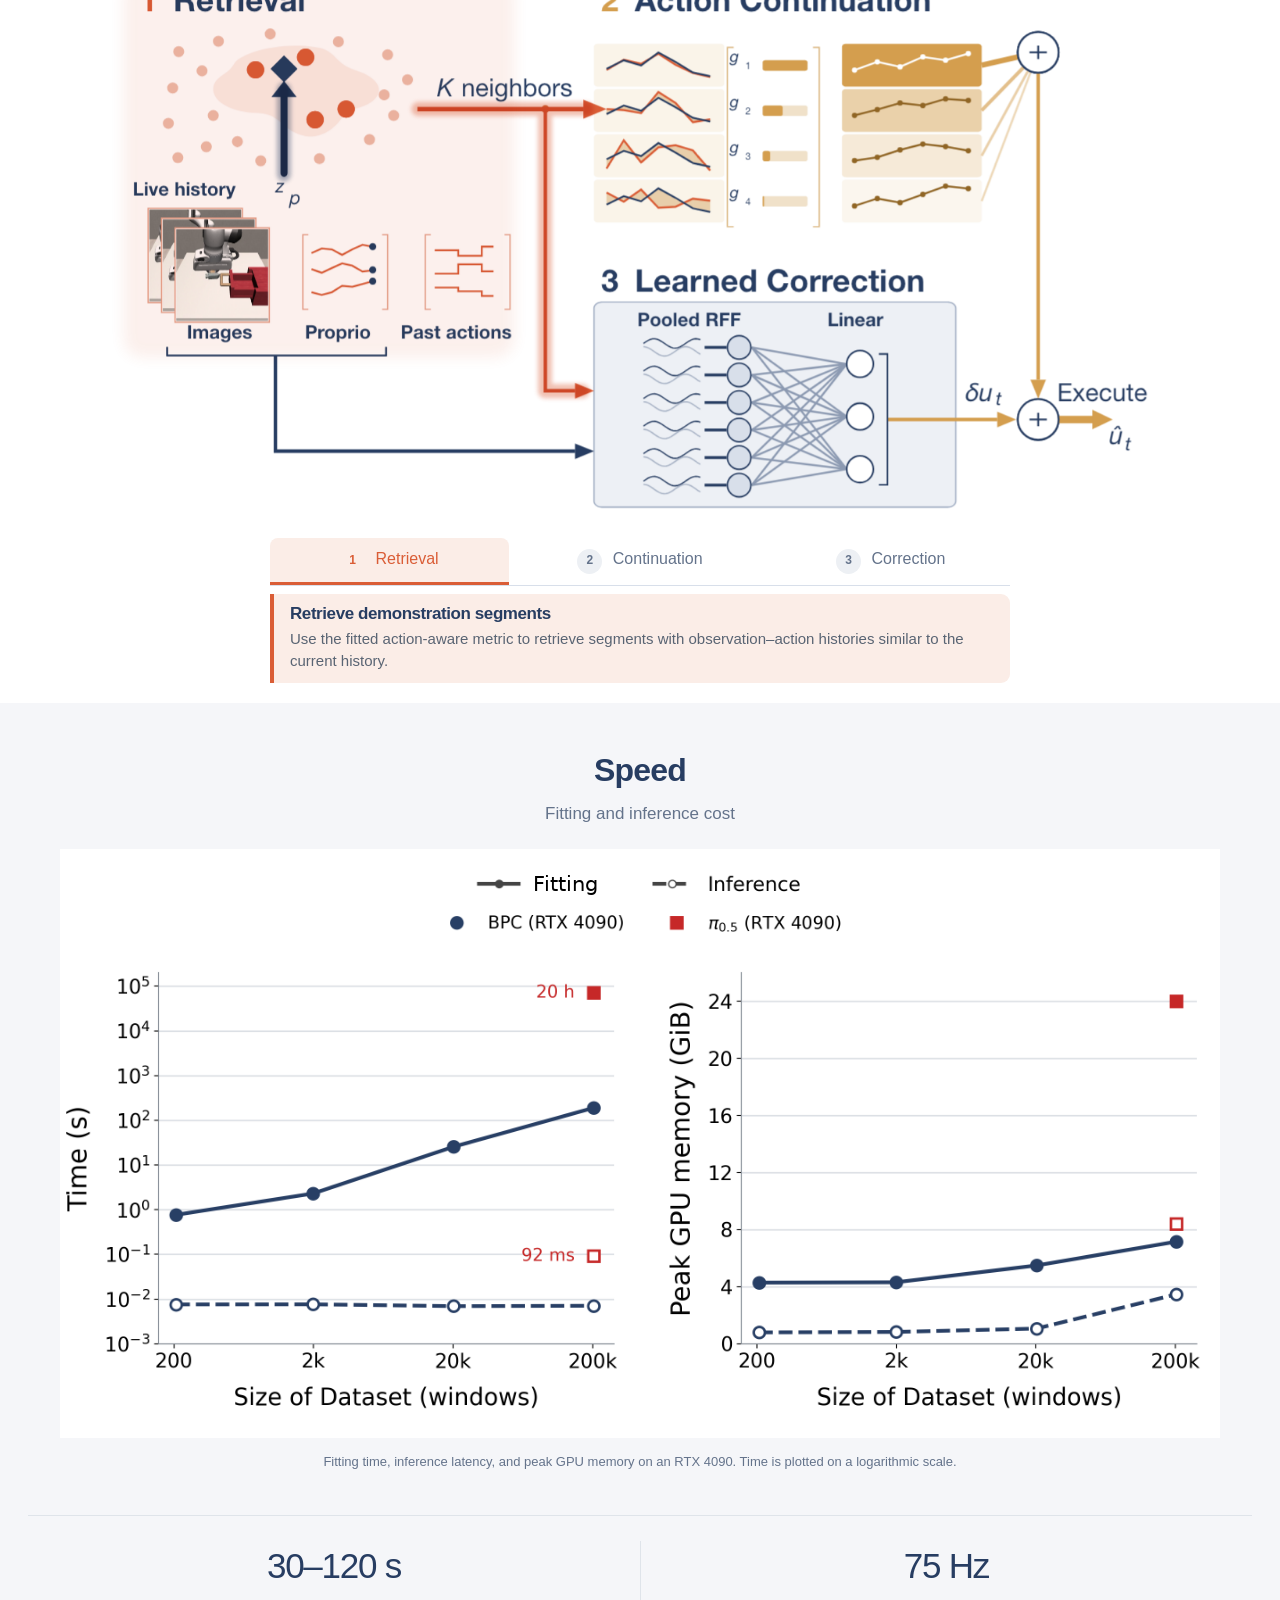
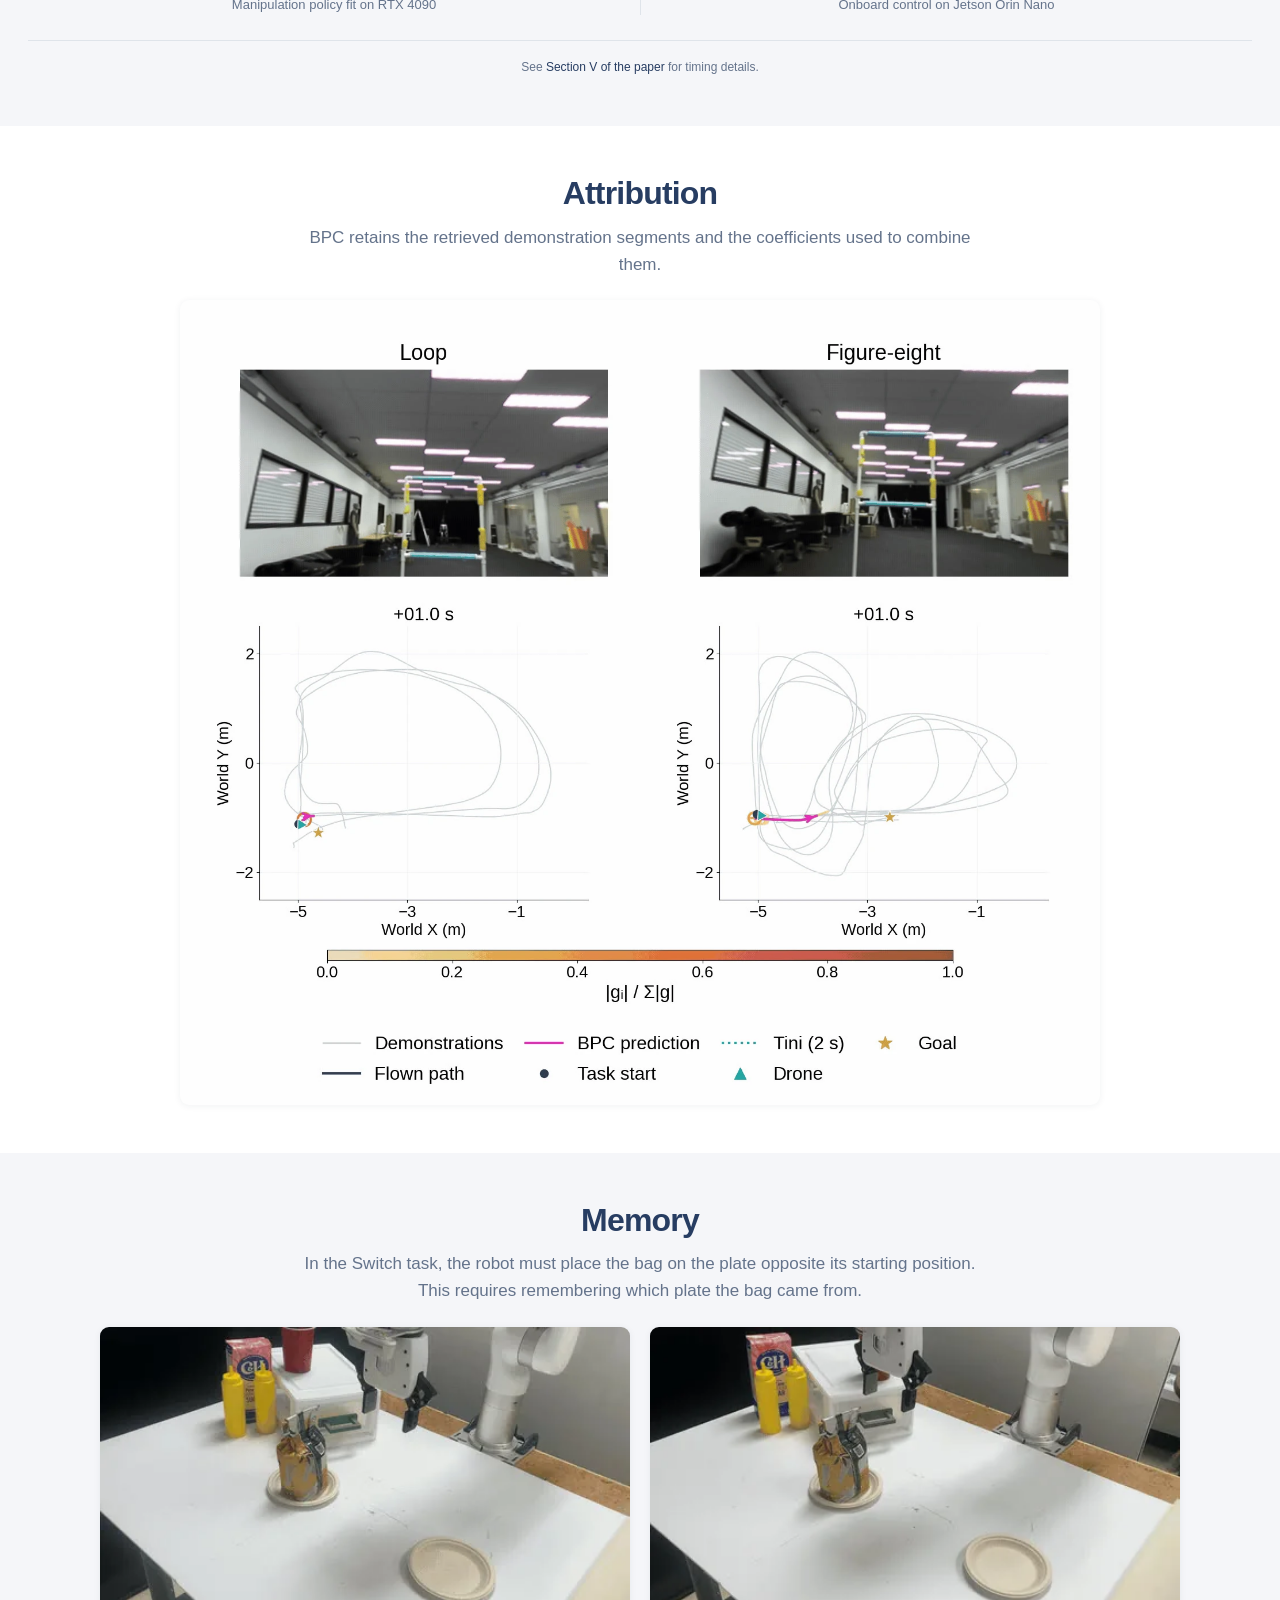
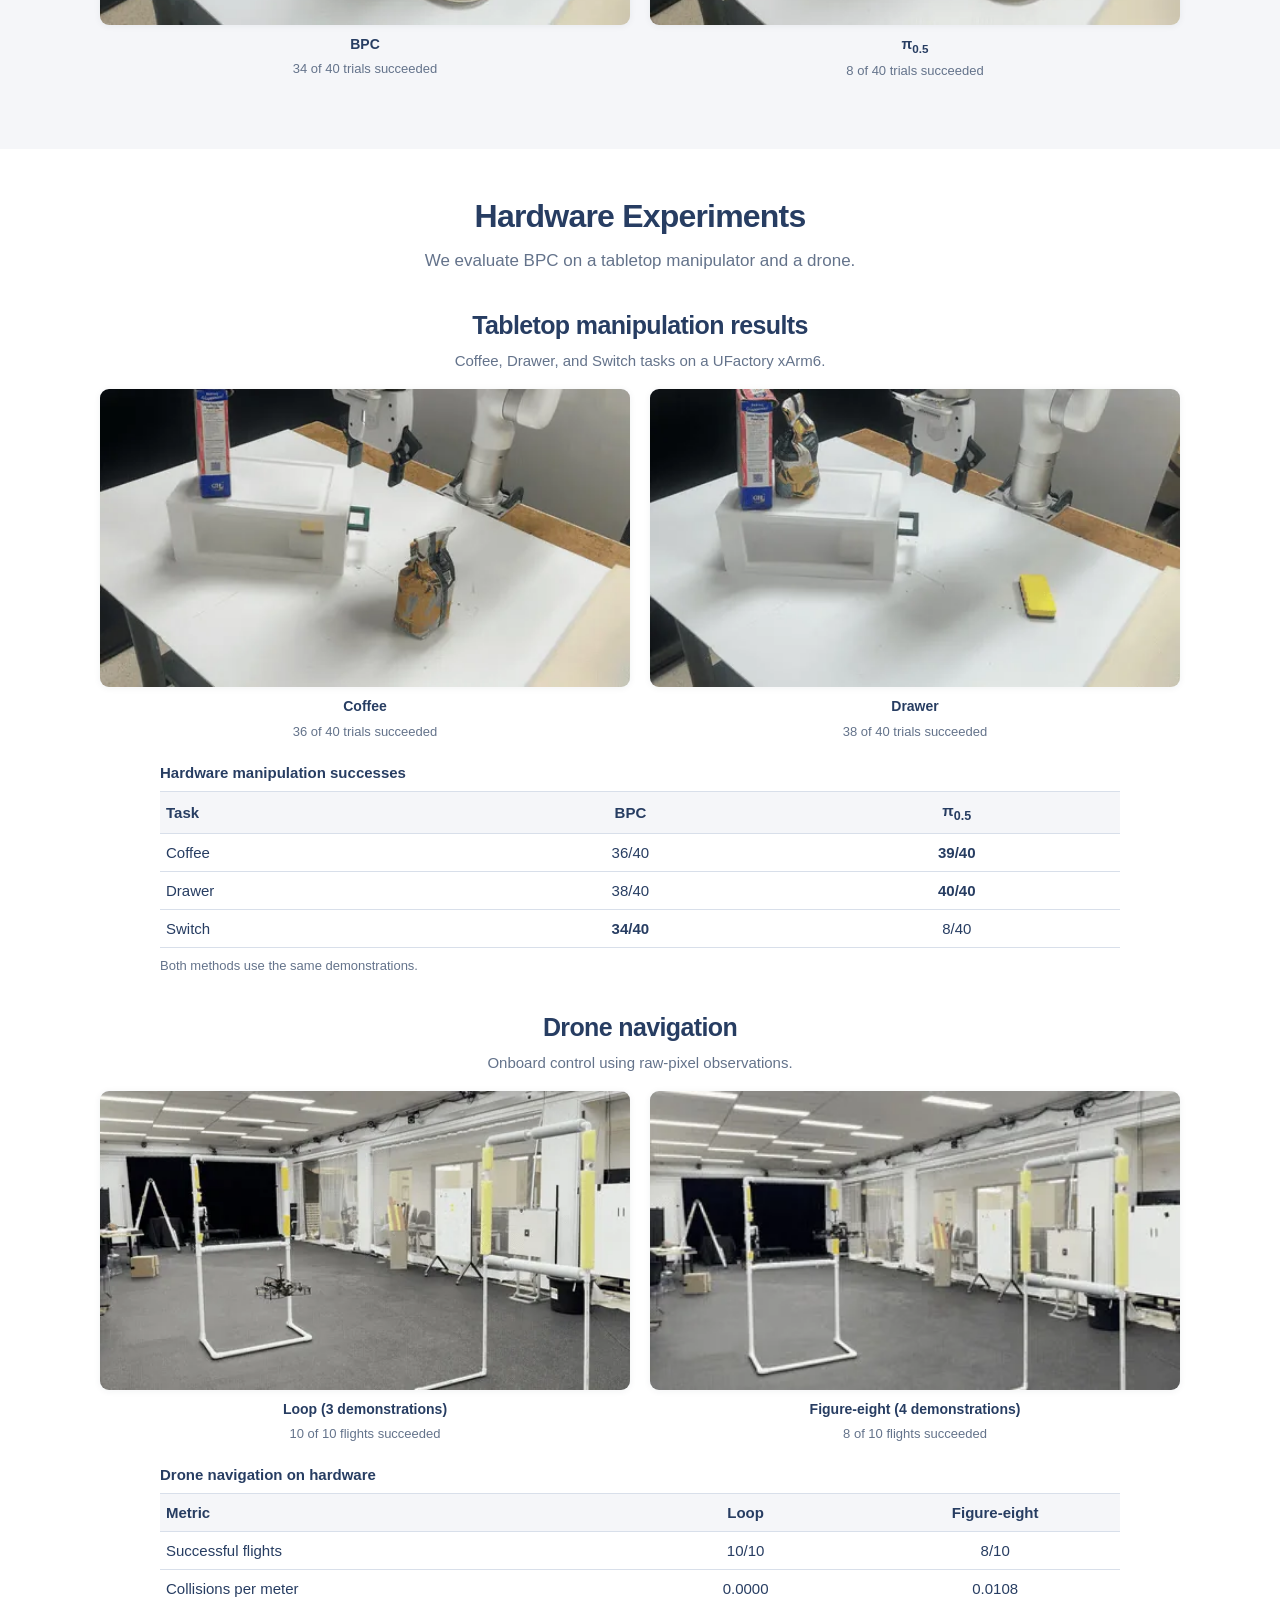
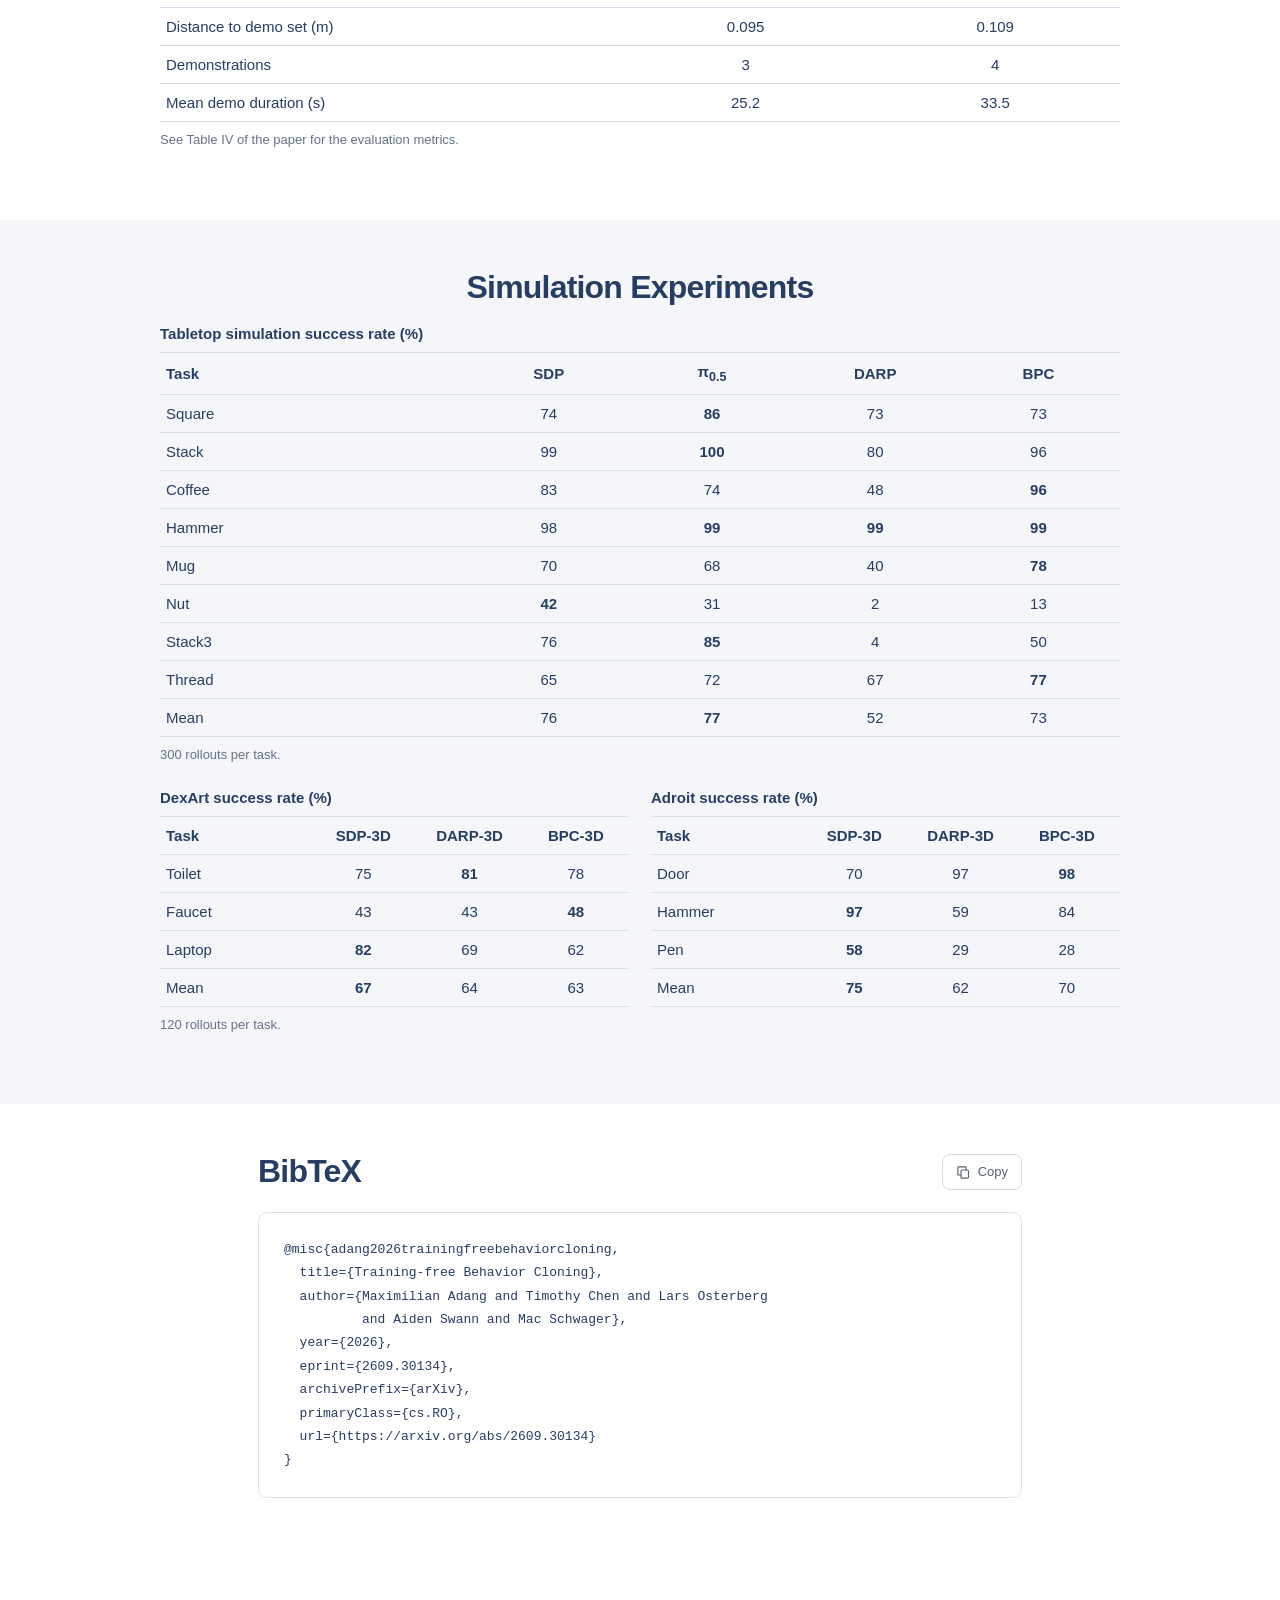
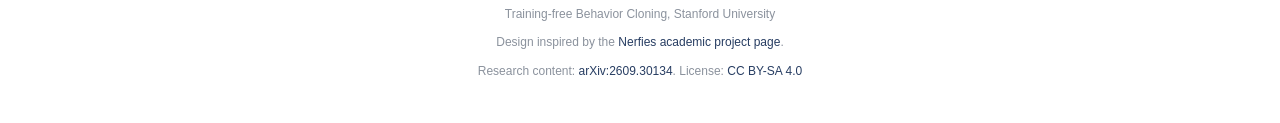
==== commit b1482ff0: "Remove original-asset links and redundant figure captions" ====
--- a/index.html
+++ b/index.html
@@ -144,7 +144,7 @@
         <p class="section-intro">Fitting and inference cost</p>
         <figure class="original-figure" id="computation-figure"><a href="assets/computation-scaling-fitting.svg?v=61252b2f6dc9" target="_blank" rel="noopener" aria-label="Open the full-size computation scaling figure"><img decoding="async" src="assets/computation-scaling-fitting.svg?v=61252b2f6dc9" width="2600" height="1320" loading="lazy" alt="Fitting time, inference latency, and peak GPU memory over 200 to 200,000 demonstration windows, comparing BPC and pi 0.5 on an RTX 4090."></a><figcaption>Fitting time, inference latency, and peak GPU memory on an RTX 4090. Time is plotted on a logarithmic scale.</figcaption></figure>
         <div class="timing-strip"><div><strong>30–120 s</strong><span>Manipulation policy fit on RTX 4090</span></div><div><strong>75 Hz</strong><span>Onboard control on Jetson Orin Nano</span></div></div>
-        <p class="source-note">See <a href="https://arxiv.org/html/2609.30134v1#S5" target="_blank" rel="noopener">Section V of the paper</a> for timing details. Open the figure for a full-size view.</p>
+        <p class="source-note">See <a href="https://arxiv.org/html/2609.30134v1#S5" target="_blank" rel="noopener">Section V of the paper</a> for timing details.</p>
       </div>
     </section>
 
@@ -154,7 +154,6 @@
         <p class="section-intro">BPC retains the retrieved demonstration segments and the coefficients used to combine them.</p>
         <figure class="attribution-figure">
           <div class="demo-media"><img class="demo-animation" loading="lazy" decoding="async" src="assets/data-attribution.webp?v=331e33458294" width="1600" height="1400" alt="Data attribution for Loop and Figure-eight drone flights"><video class="demo-animation" width="1280" height="1120" data-src="assets/data-attribution.mp4?v=cca2cbbb93fa" preload="none" muted loop playsinline aria-hidden="true"></video></div>
-          <figcaption>Retrieved demonstration segments, flown paths, and predicted references for Loop and Figure-eight flights.</figcaption>
         </figure>
       </div>
     </section>
@@ -197,7 +196,7 @@
                 <tr><th scope="row">Switch</th><td><strong>34/40</strong></td><td>8/40</td></tr>
               </tbody>
             </table>
-            <p class="results-note">Both methods use the same demonstrations. <a href="assets/hardware-manipulation.png?v=2126cdf97ea0" target="_blank" rel="noopener">View the original task sequences</a>.</p>
+            <p class="results-note">Both methods use the same demonstrations.</p>
           </div>
         </div>
         <div class="experiment-subsection">
@@ -225,7 +224,7 @@
                 <tr><th scope="row">Mean demo duration (s)</th><td>25.2</td><td>33.5</td></tr>
               </tbody>
             </table>
-            <p class="results-note">See Table IV of the paper for the evaluation metrics. <a href="assets/drone-results.png?v=a0abe9dd3cea" target="_blank" rel="noopener">View the original table</a>.</p>
+            <p class="results-note">See Table IV of the paper for the evaluation metrics.</p>
           </div>
         </div>
       </div>
@@ -258,7 +257,7 @@
               <tr><th scope="row">Mean</th><td>76</td><td><strong>77</strong></td><td>52</td><td>73</td></tr>
             </tbody>
           </table>
-          <p class="results-note">300 rollouts per task. <a href="assets/simulation-tabletop.png?v=d9b33baf8d56" target="_blank" rel="noopener">View the original table and task images</a>.</p>
+          <p class="results-note">300 rollouts per task.</p>
         </div>
         <div class="results-block">
           <div class="results-pair">
@@ -297,7 +296,7 @@
               </tbody>
             </table>
           </div>
-          <p class="results-note">120 rollouts per task. <a href="assets/simulation-dexterous.png?v=0a7b6e6757d9" target="_blank" rel="noopener">View the original tables and task images</a>.</p>
+          <p class="results-note">120 rollouts per task.</p>
         </div>
       </div>
     </section>
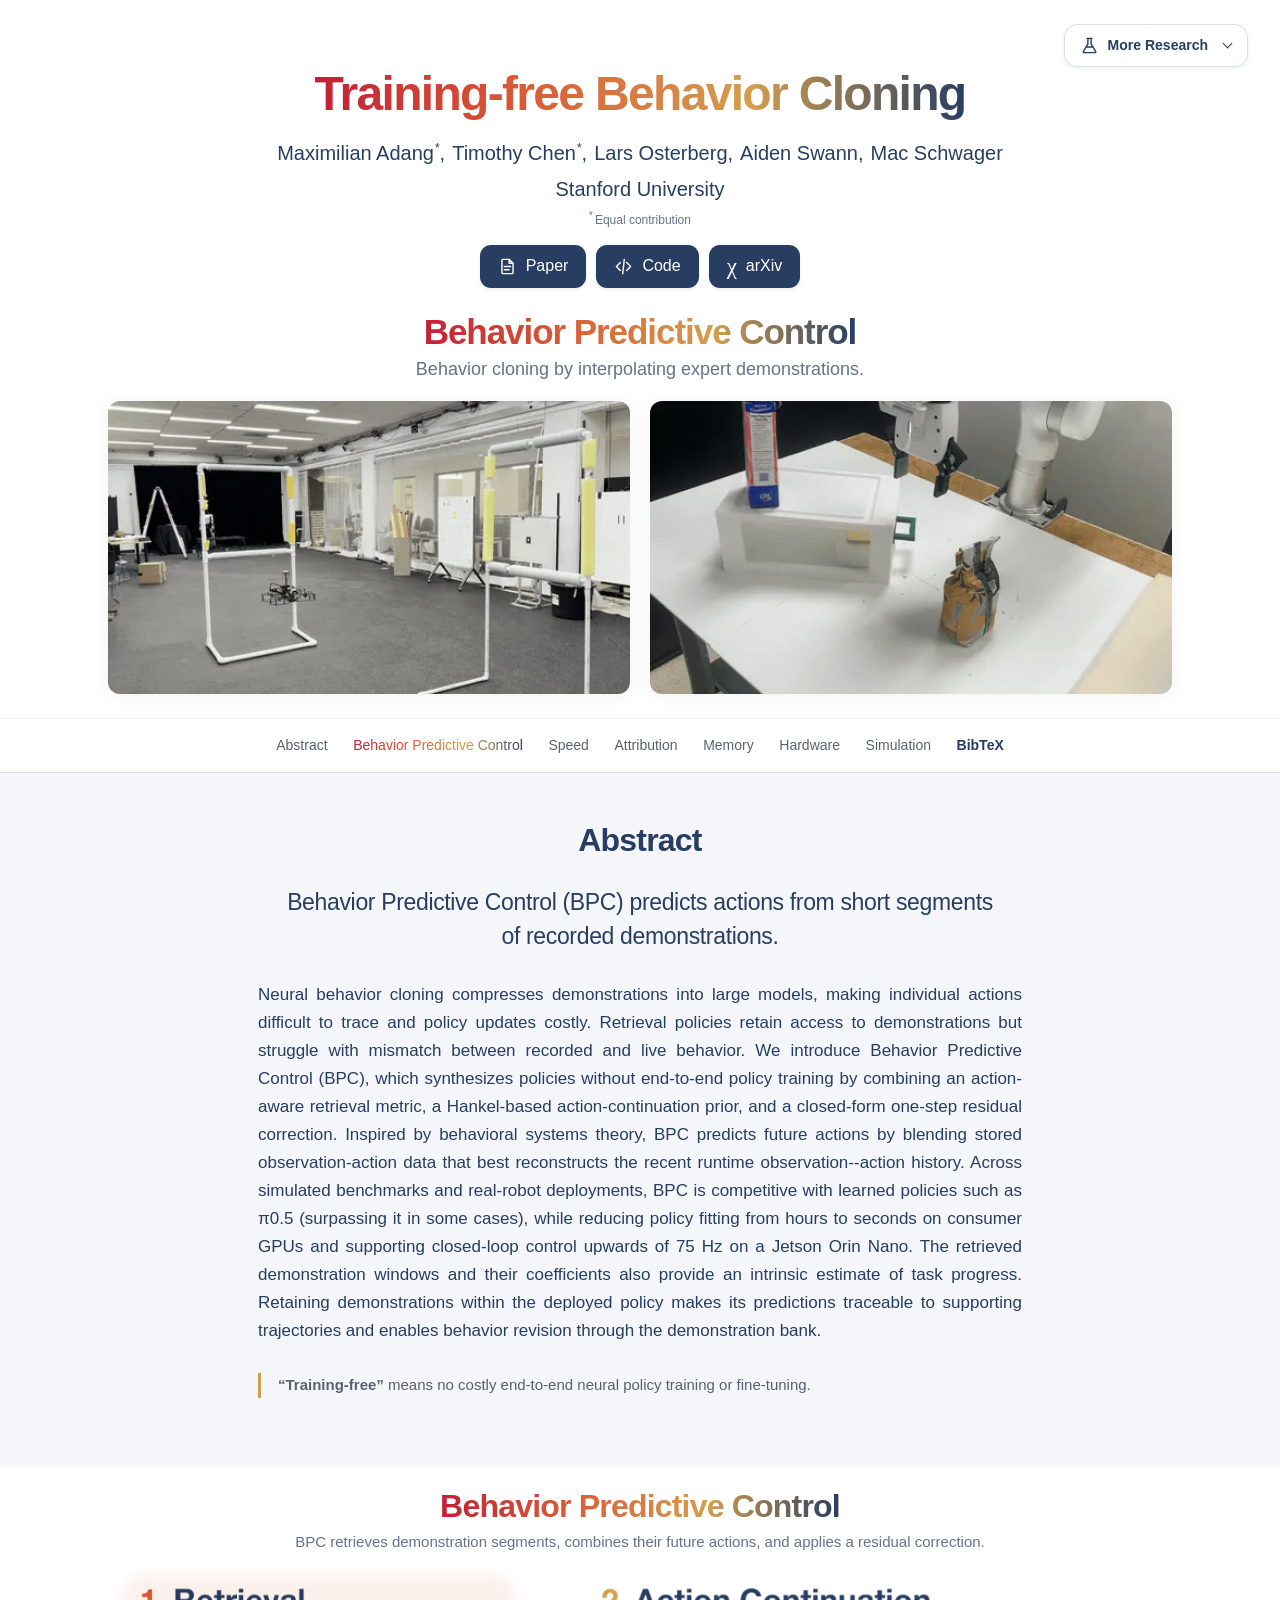
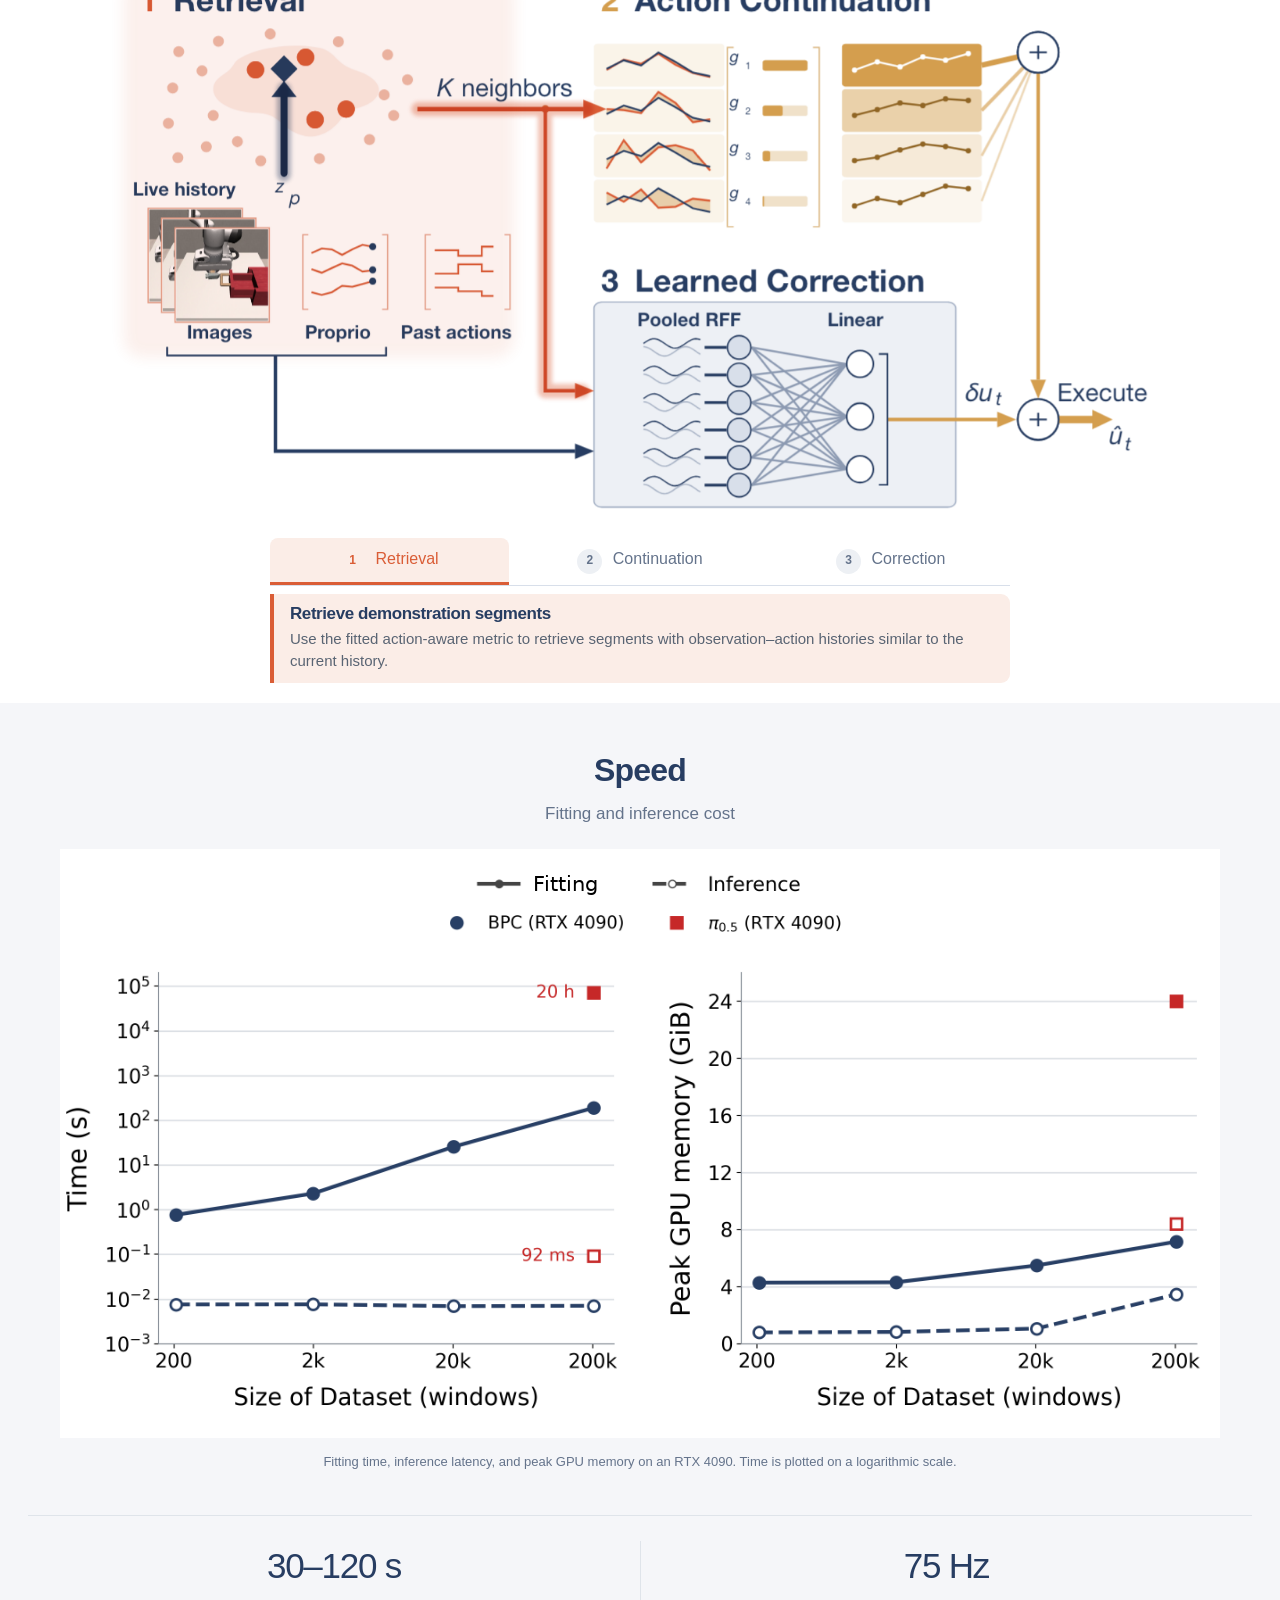
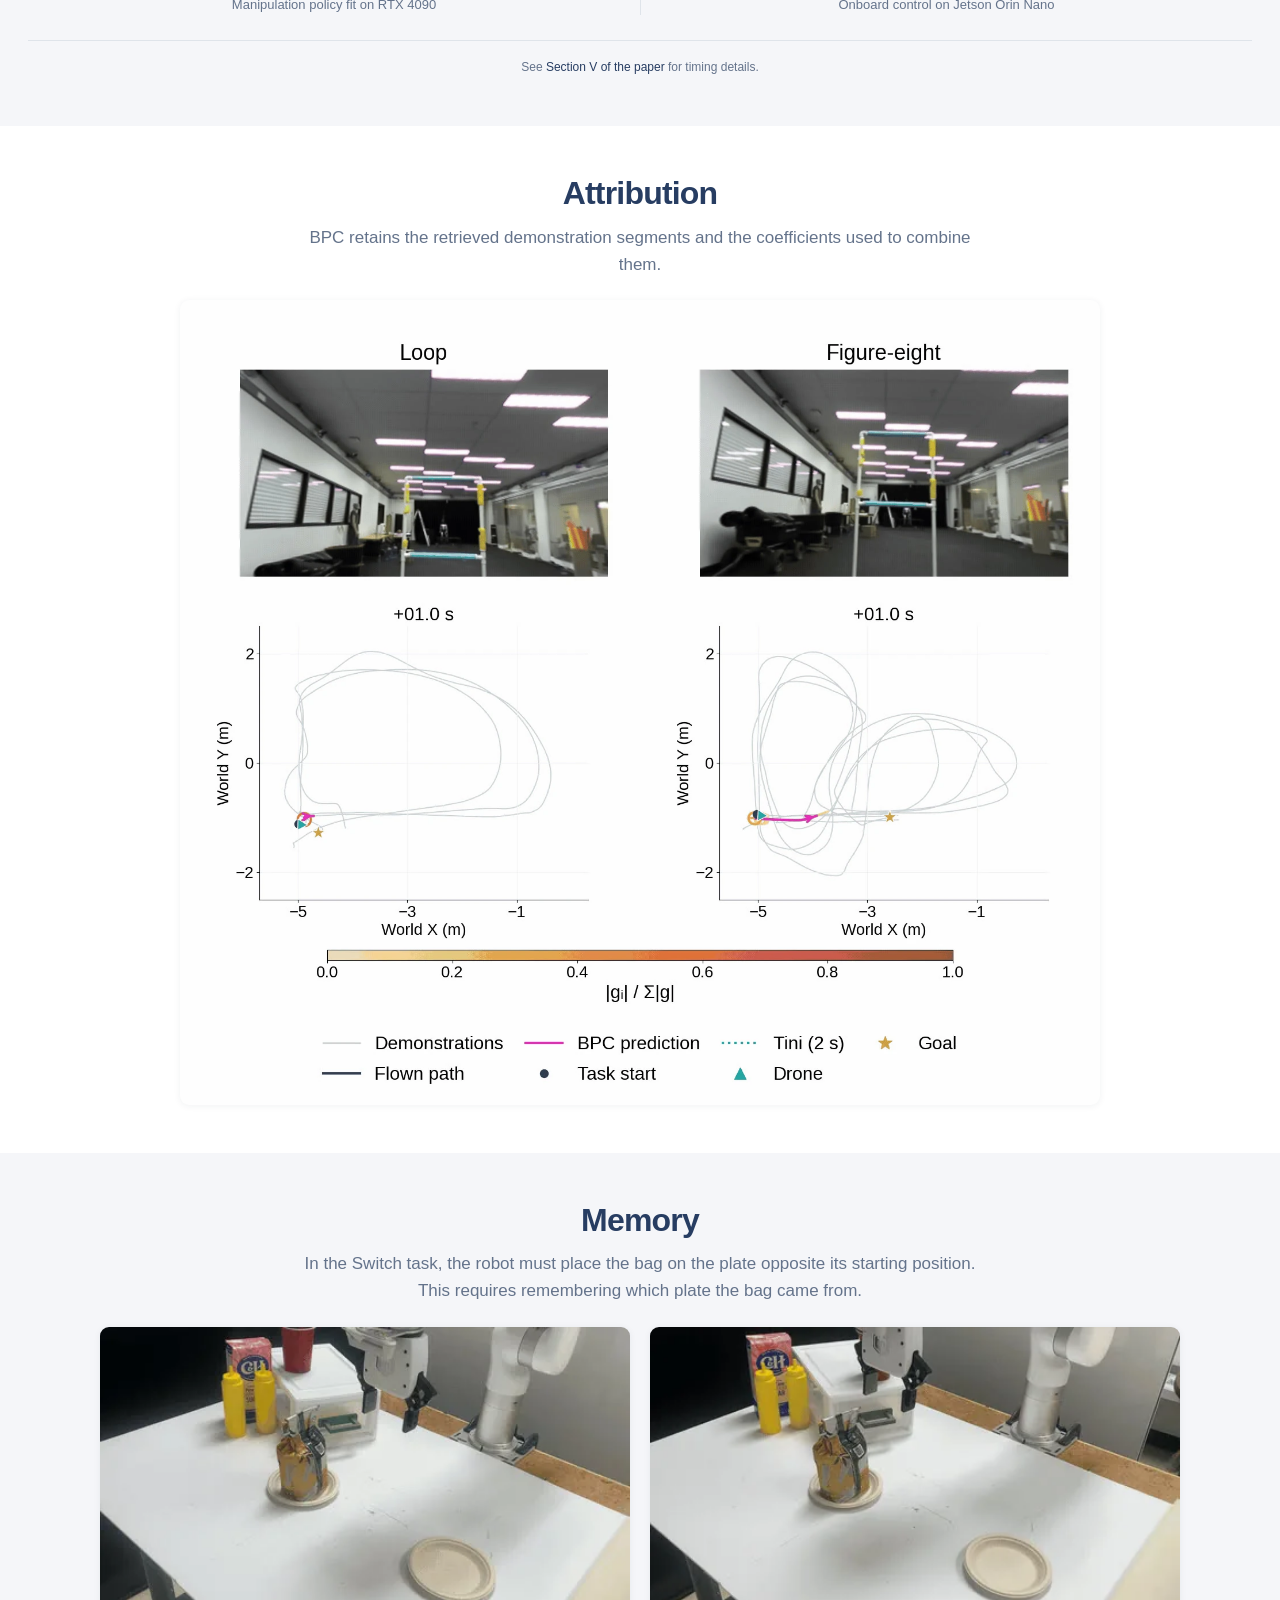
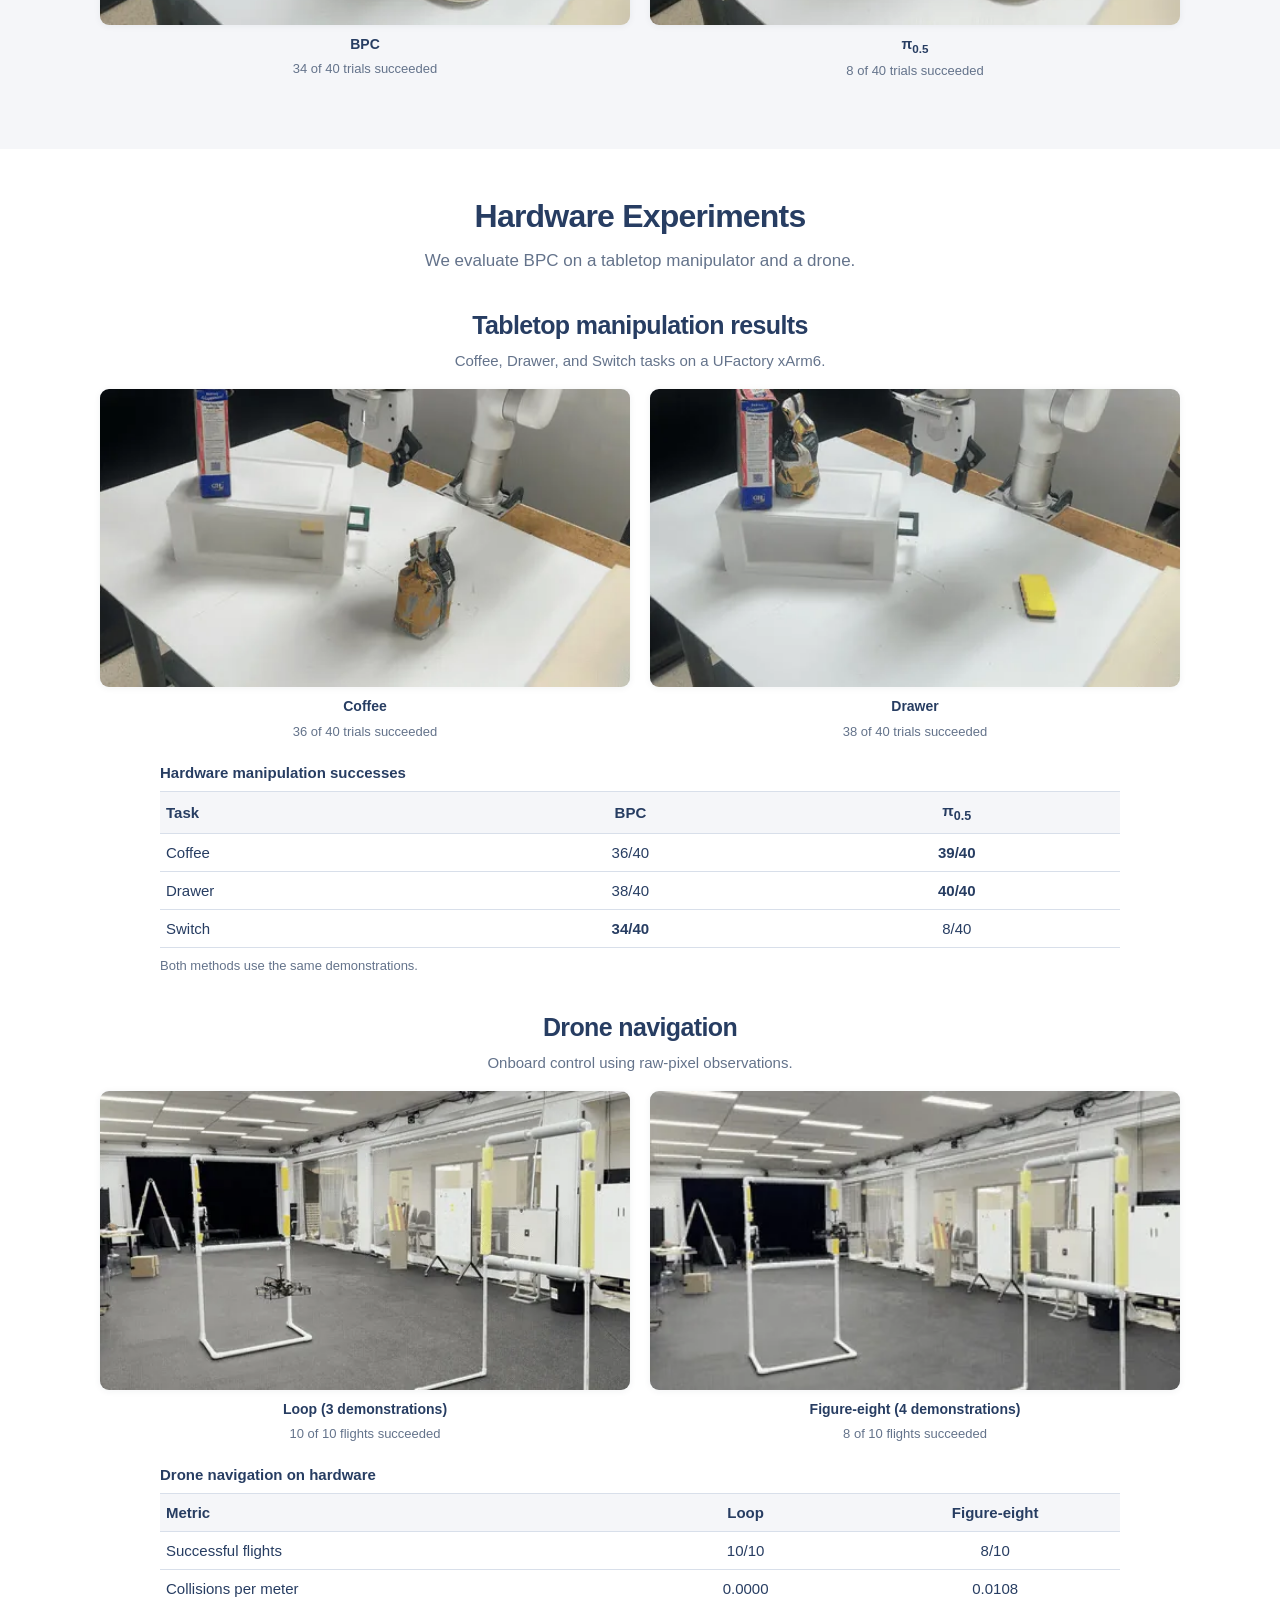
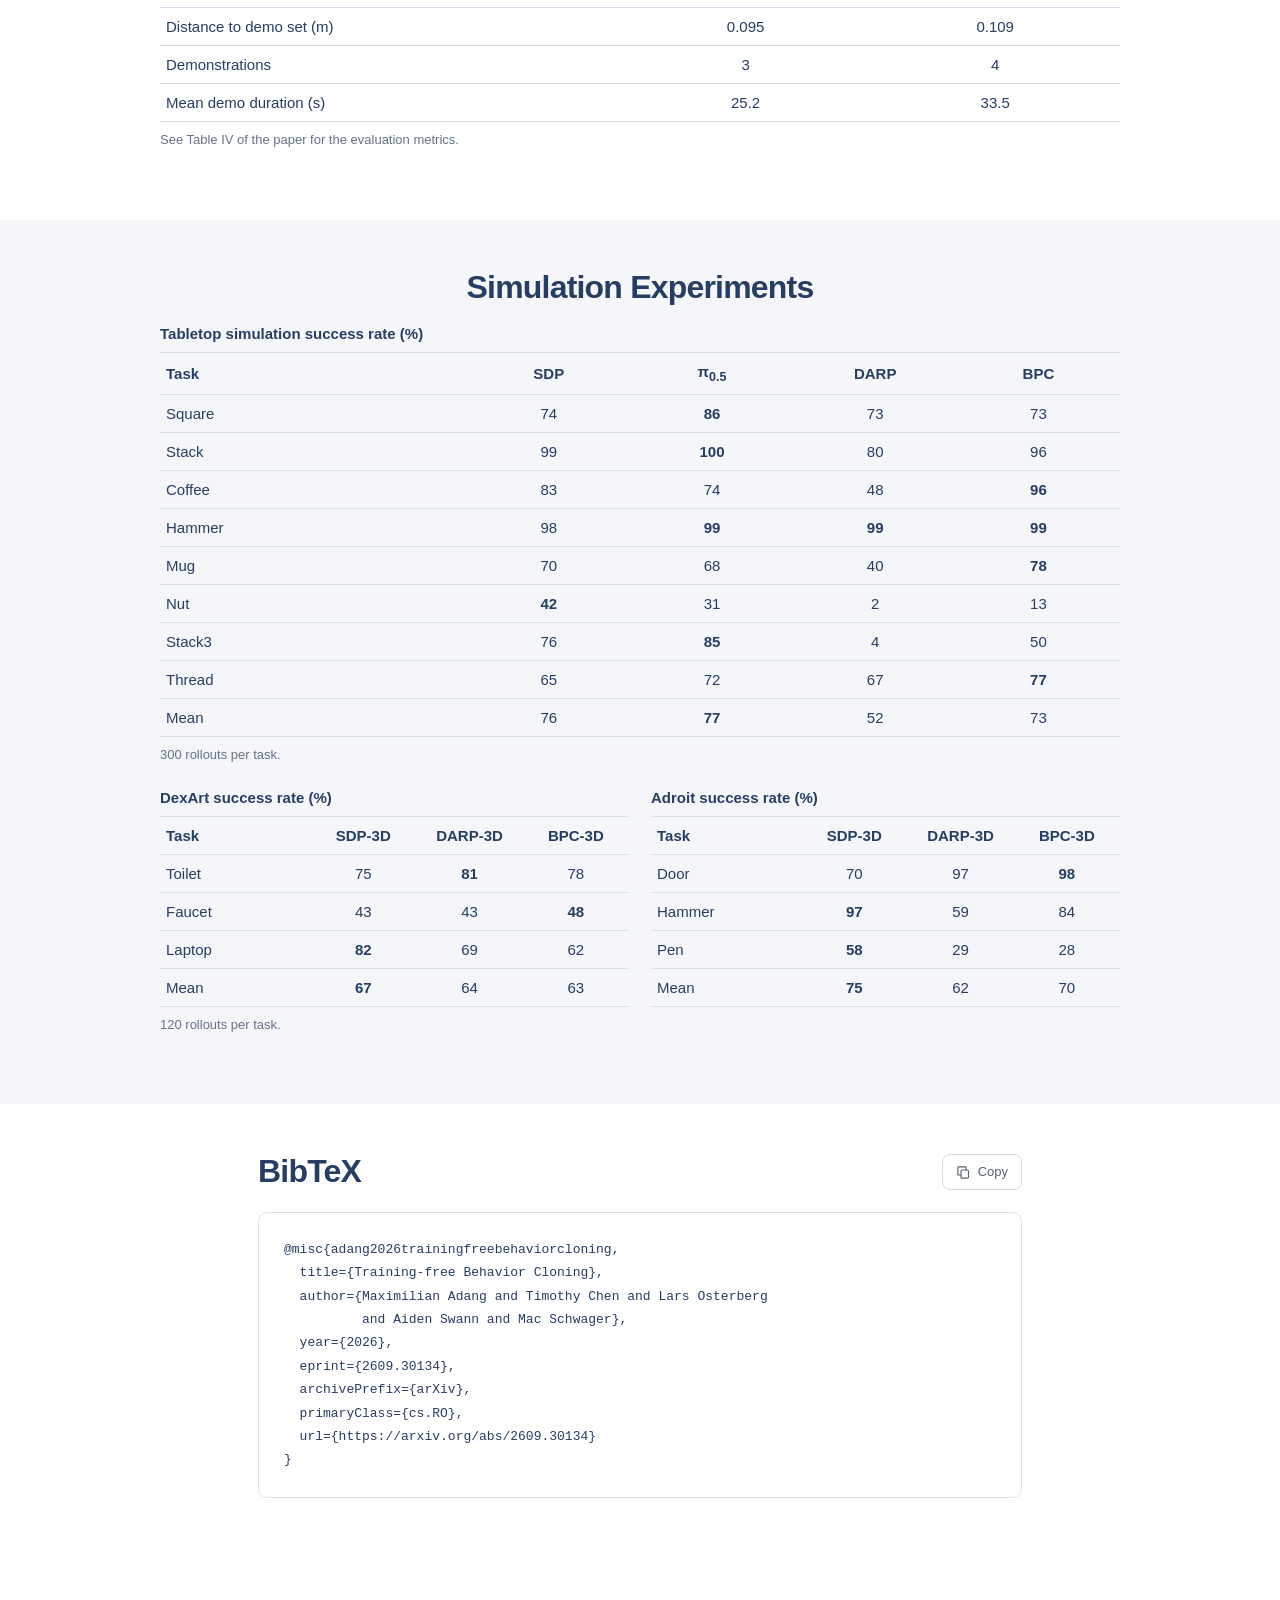
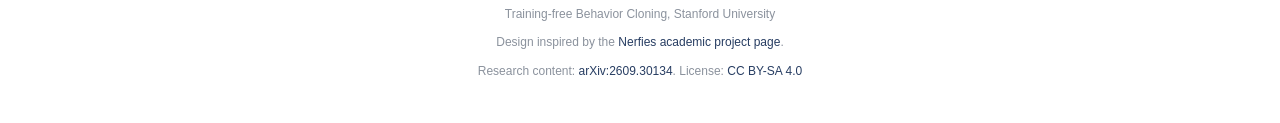
==== commit 652df040: "Link the public BPC implementation from the Code button" ====
--- a/index.html
+++ b/index.html
@@ -12,7 +12,7 @@
   <meta property="og:url" content="https://trainingfreebehaviorcloning.github.io/">
   <meta property="og:image" content="https://trainingfreebehaviorcloning.github.io/assets/method-slide.png">
   <link rel="canonical" href="https://trainingfreebehaviorcloning.github.io/">
-  <link rel="icon" href="assets/favicon.svg?v=7c495b019fab" type="image/svg+xml">
+  <link rel="icon" href="assets/favicon.svg?v=b050019cfcfc" type="image/svg+xml">
   <link rel="stylesheet" href="styles.css?v=44ad5ca562e9">
   <script src="script.js?v=a08d89b75a66" defer></script>
 </head>
@@ -31,6 +31,8 @@
     <details id="research-dropdown">
       <summary><svg class="icon"><use href="#icon-flask"/></svg> More Research <span class="chevron" aria-hidden="true"></span></summary>
       <div class="research-links">
+        <a href="https://stanfordmsl.github.io/alt/" target="_blank" rel="noopener"><strong>Demystifying Robot Diffusion Policies</strong><span>Action memorization and lookup table policies</span></a>
+        <a href="https://losterberg3.github.io/unimem-vla/" target="_blank" rel="noopener"><strong>UniMem</strong><span>Visual and textual memory for robot control</span></a>
         <a href="https://singerpaper.github.io/" target="_blank" rel="noopener"><strong>SINGER</strong><span>Onboard vision-language navigation for drones</span></a>
         <a href="https://msl.stanford.edu/" target="_blank" rel="noopener"><strong>Stanford MSL</strong><span>Multi-Robot Systems Lab</span></a>
       </div>
@@ -44,7 +46,7 @@
     <p class="contribution"><sup>*</sup>Equal contribution</p>
     <div class="resource-links" aria-label="Paper resources">
       <a class="pill" href="https://arxiv.org/pdf/2609.30134" target="_blank" rel="noopener"><svg class="icon"><use href="#icon-paper"/></svg> Paper</a>
-      <span class="pill unavailable" title="A public code link has not been announced"><svg class="icon"><use href="#icon-code"/></svg> Code <small>Coming soon</small></span>
+      <a class="pill" href="https://github.com/madang6/bpc" target="_blank" rel="noopener"><svg class="icon"><use href="#icon-code"/></svg> Code</a>
       <a class="pill" href="https://arxiv.org/abs/2609.30134" target="_blank" rel="noopener"><span class="arxiv-icon" aria-hidden="true">χ</span> arXiv</a>
     </div>
   </header>
